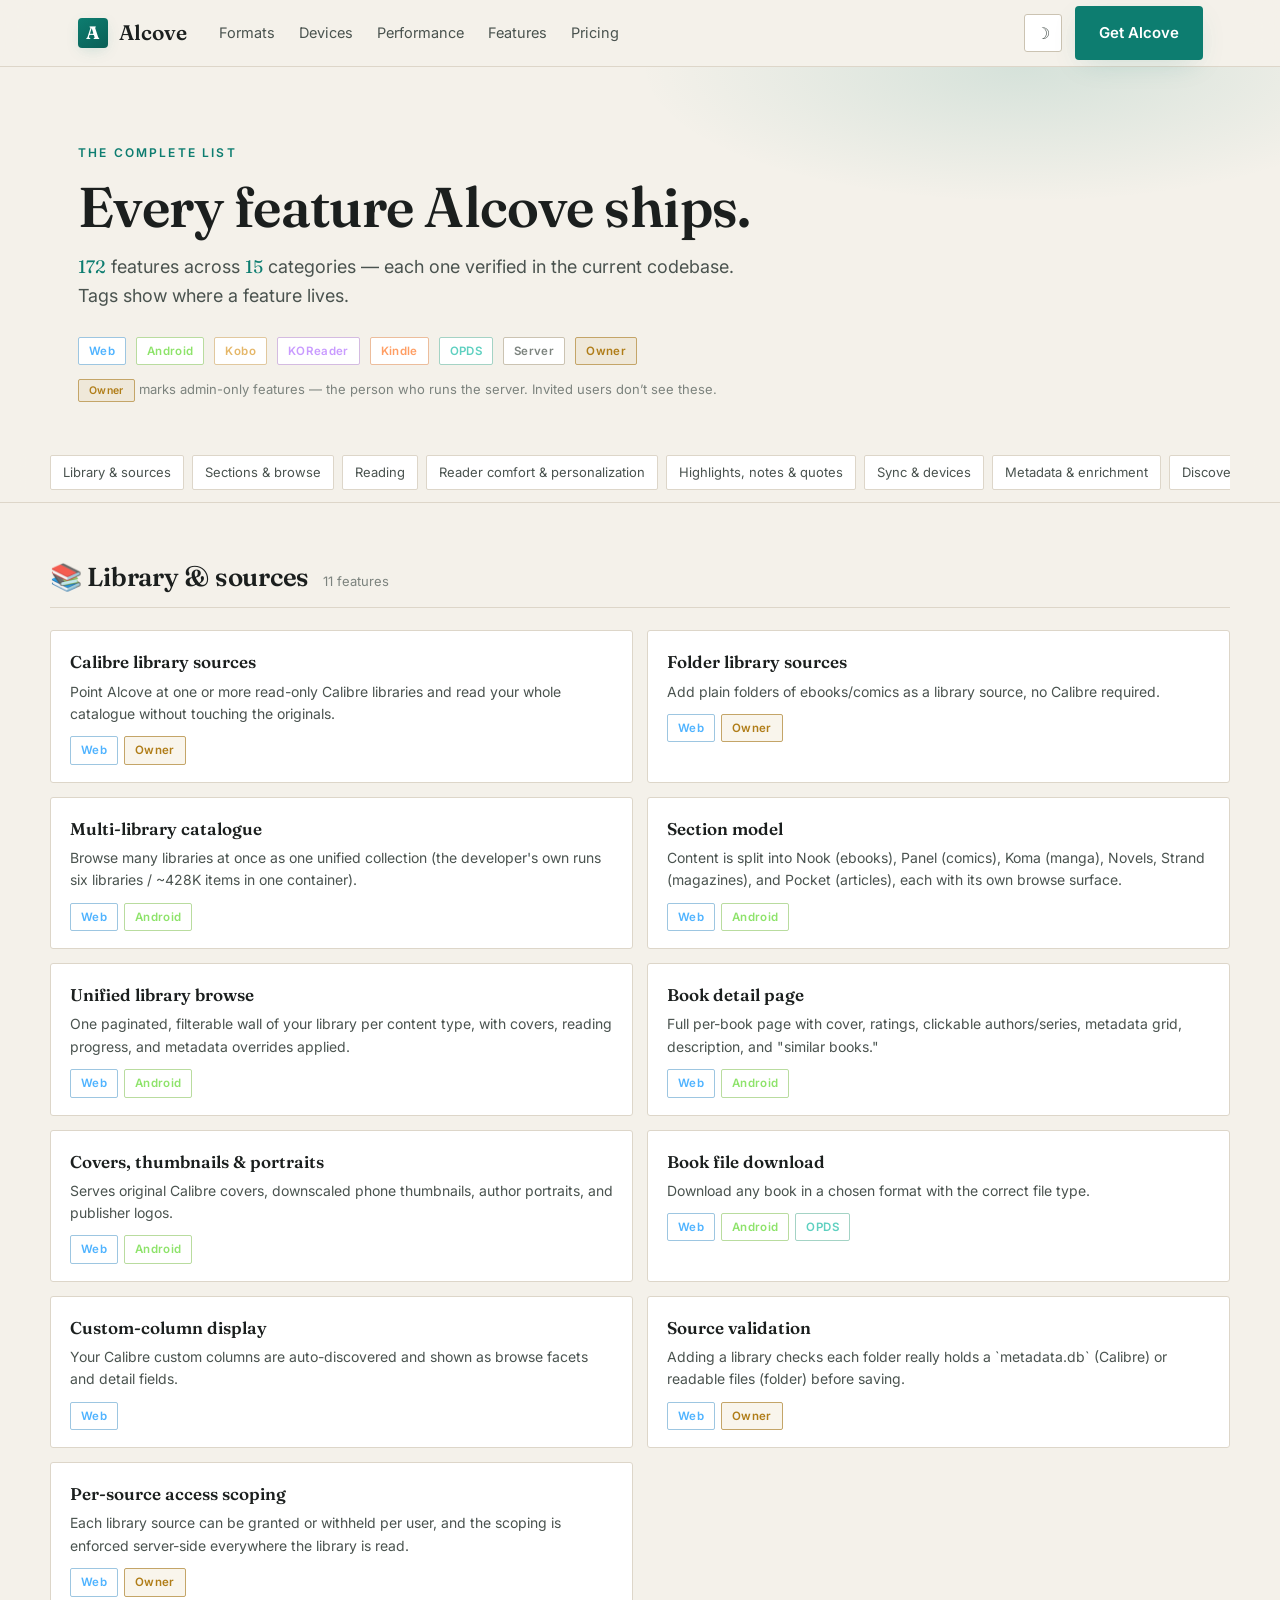
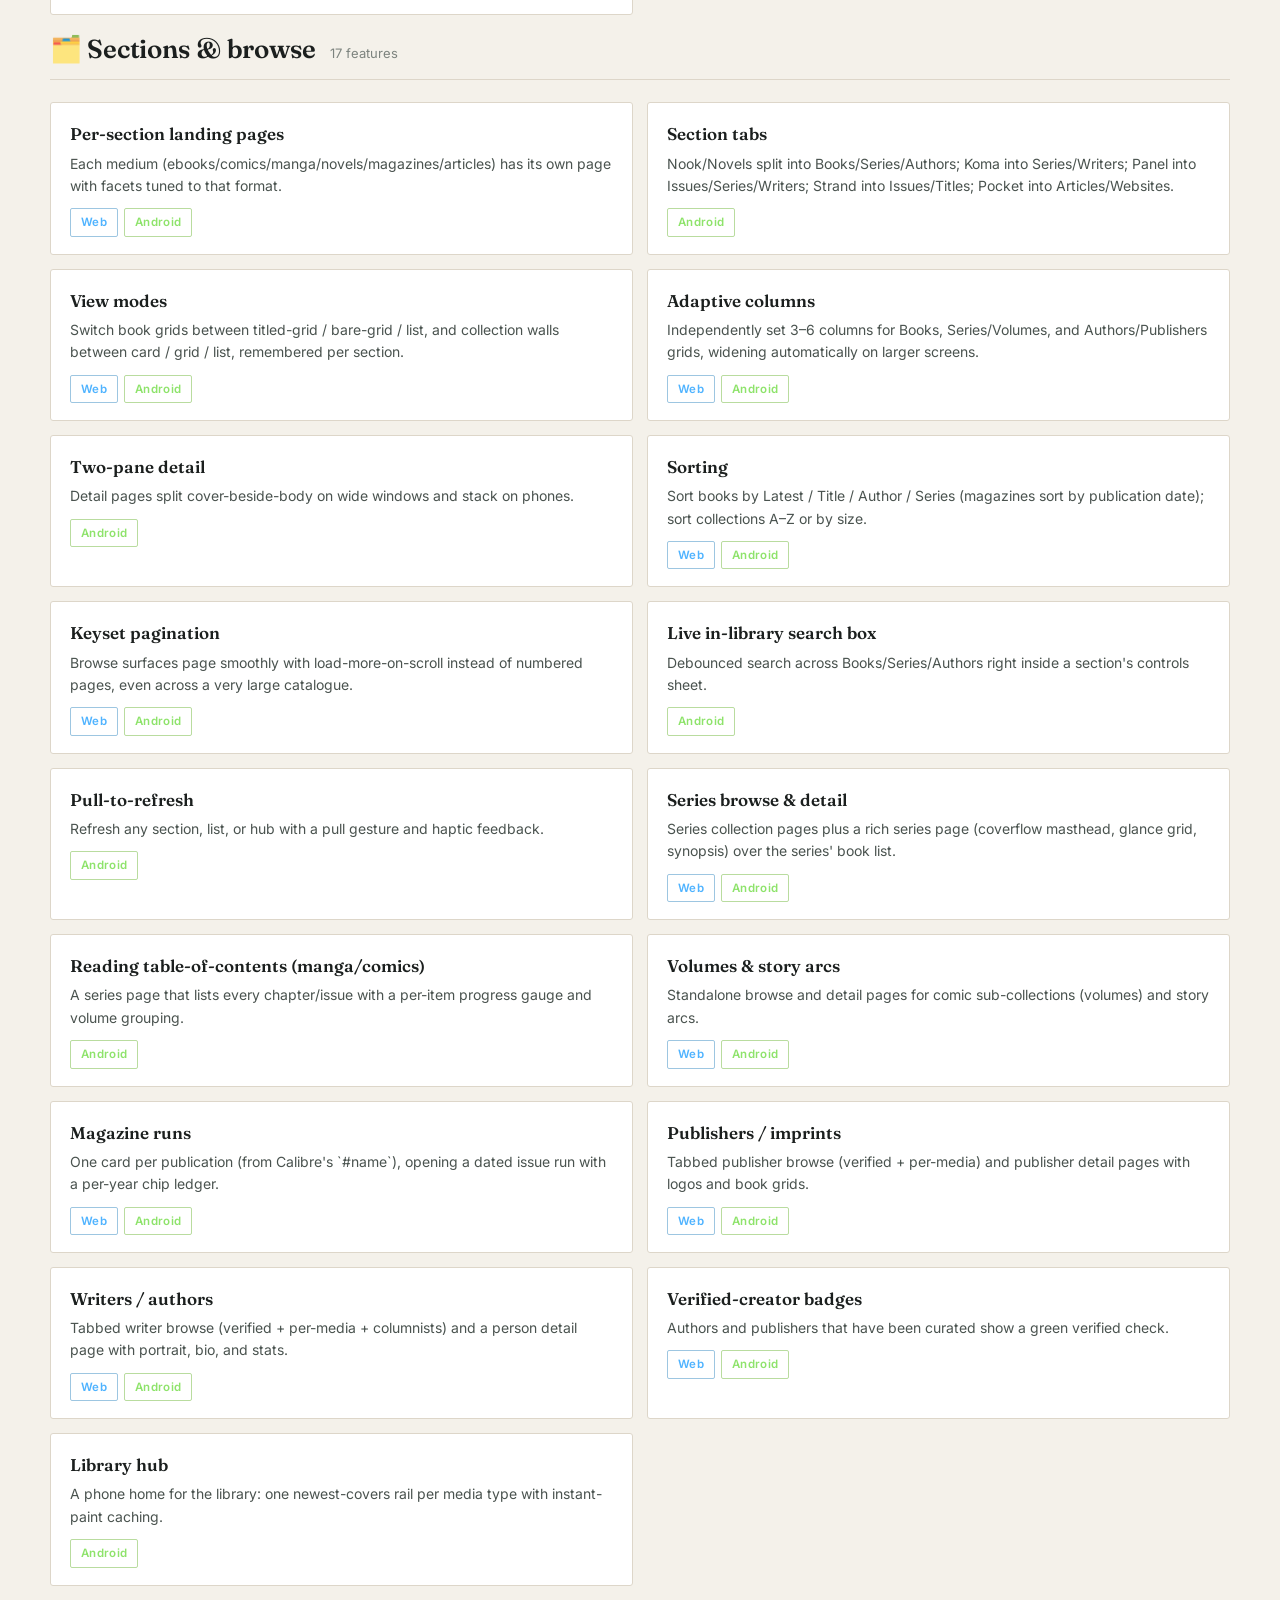
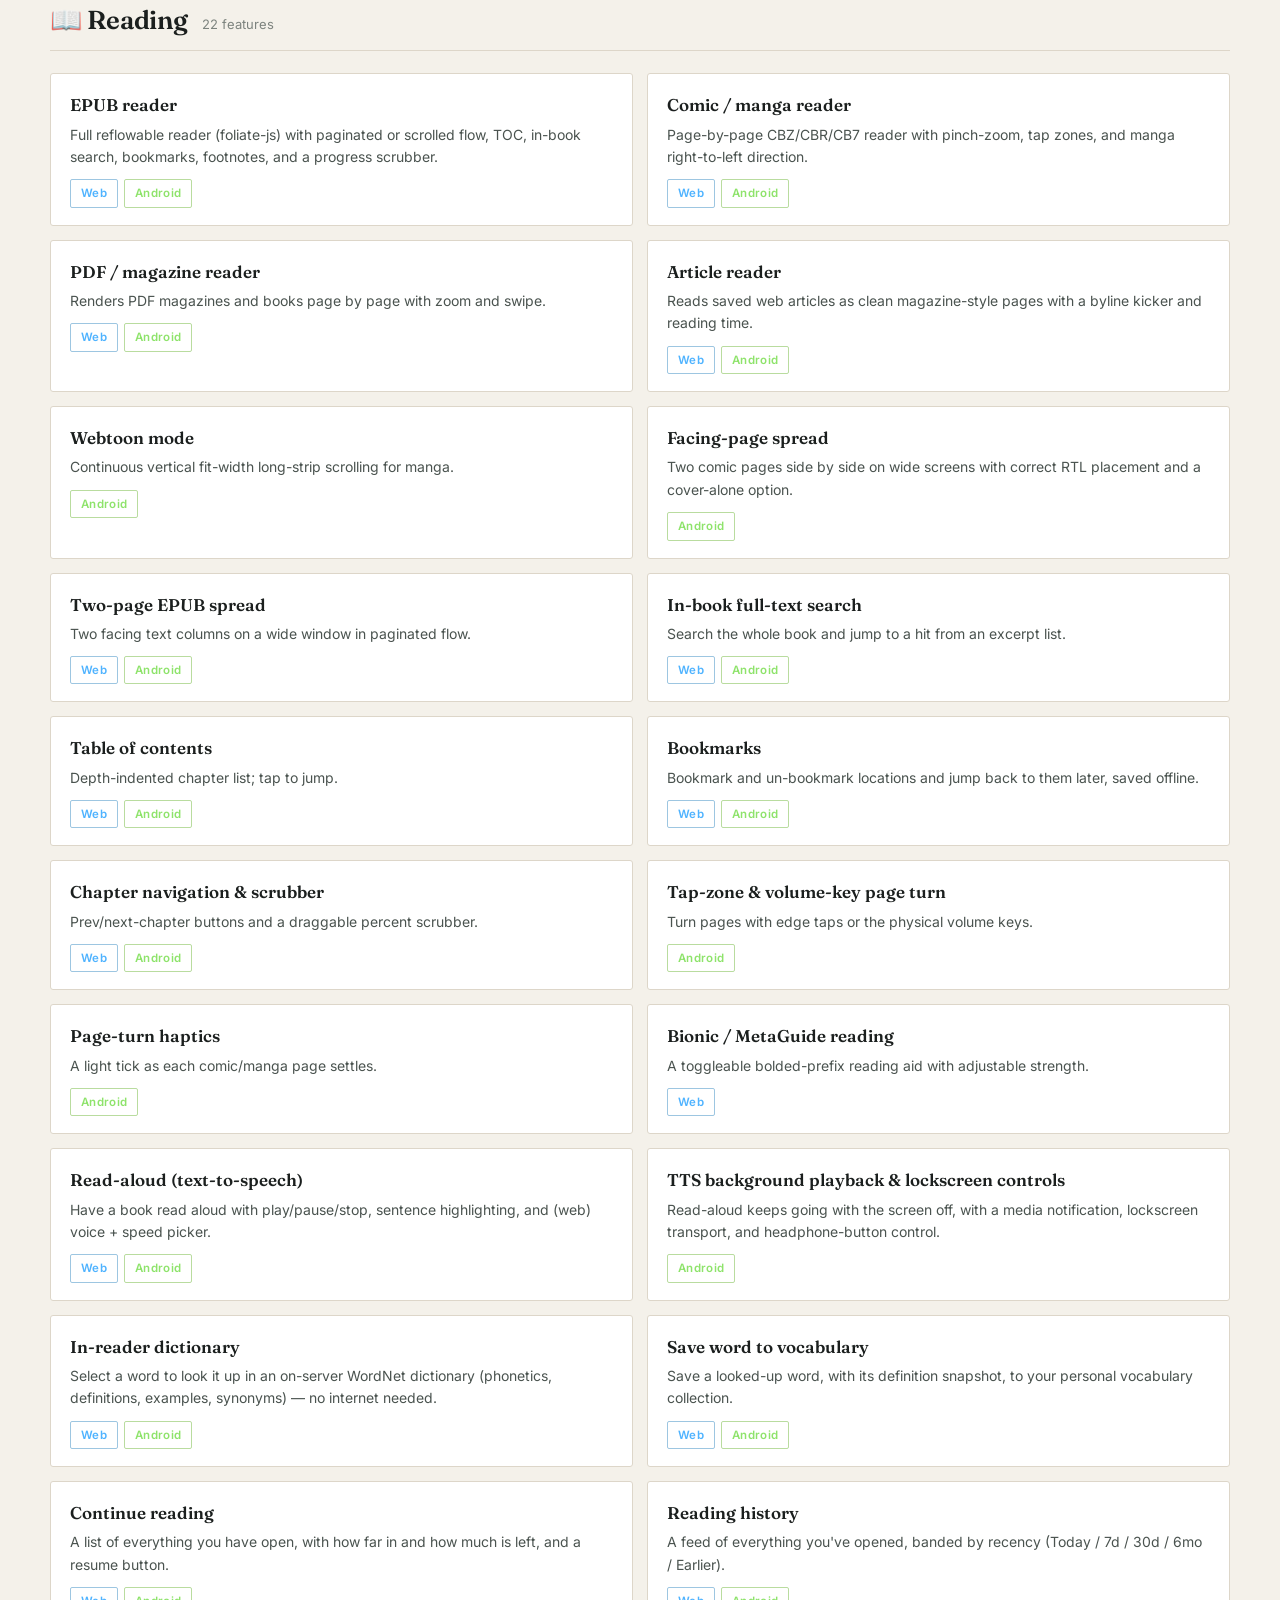
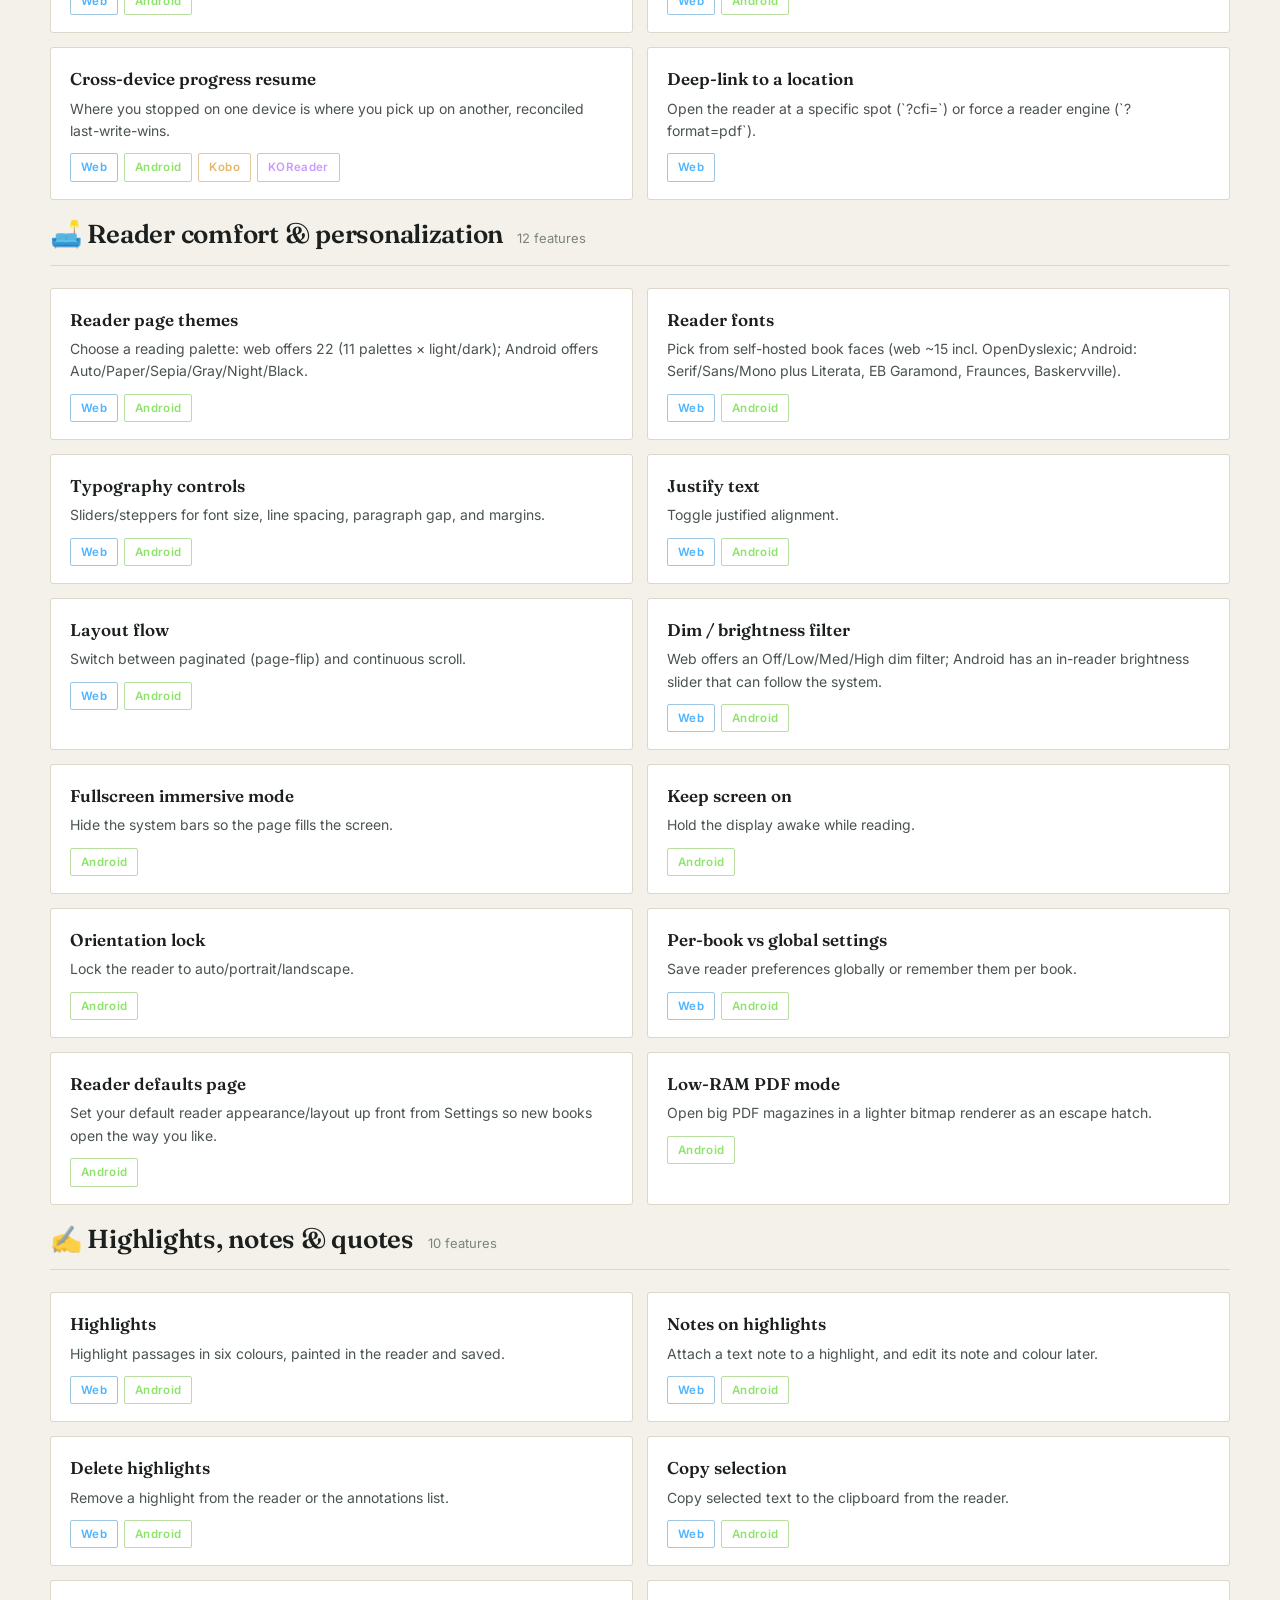
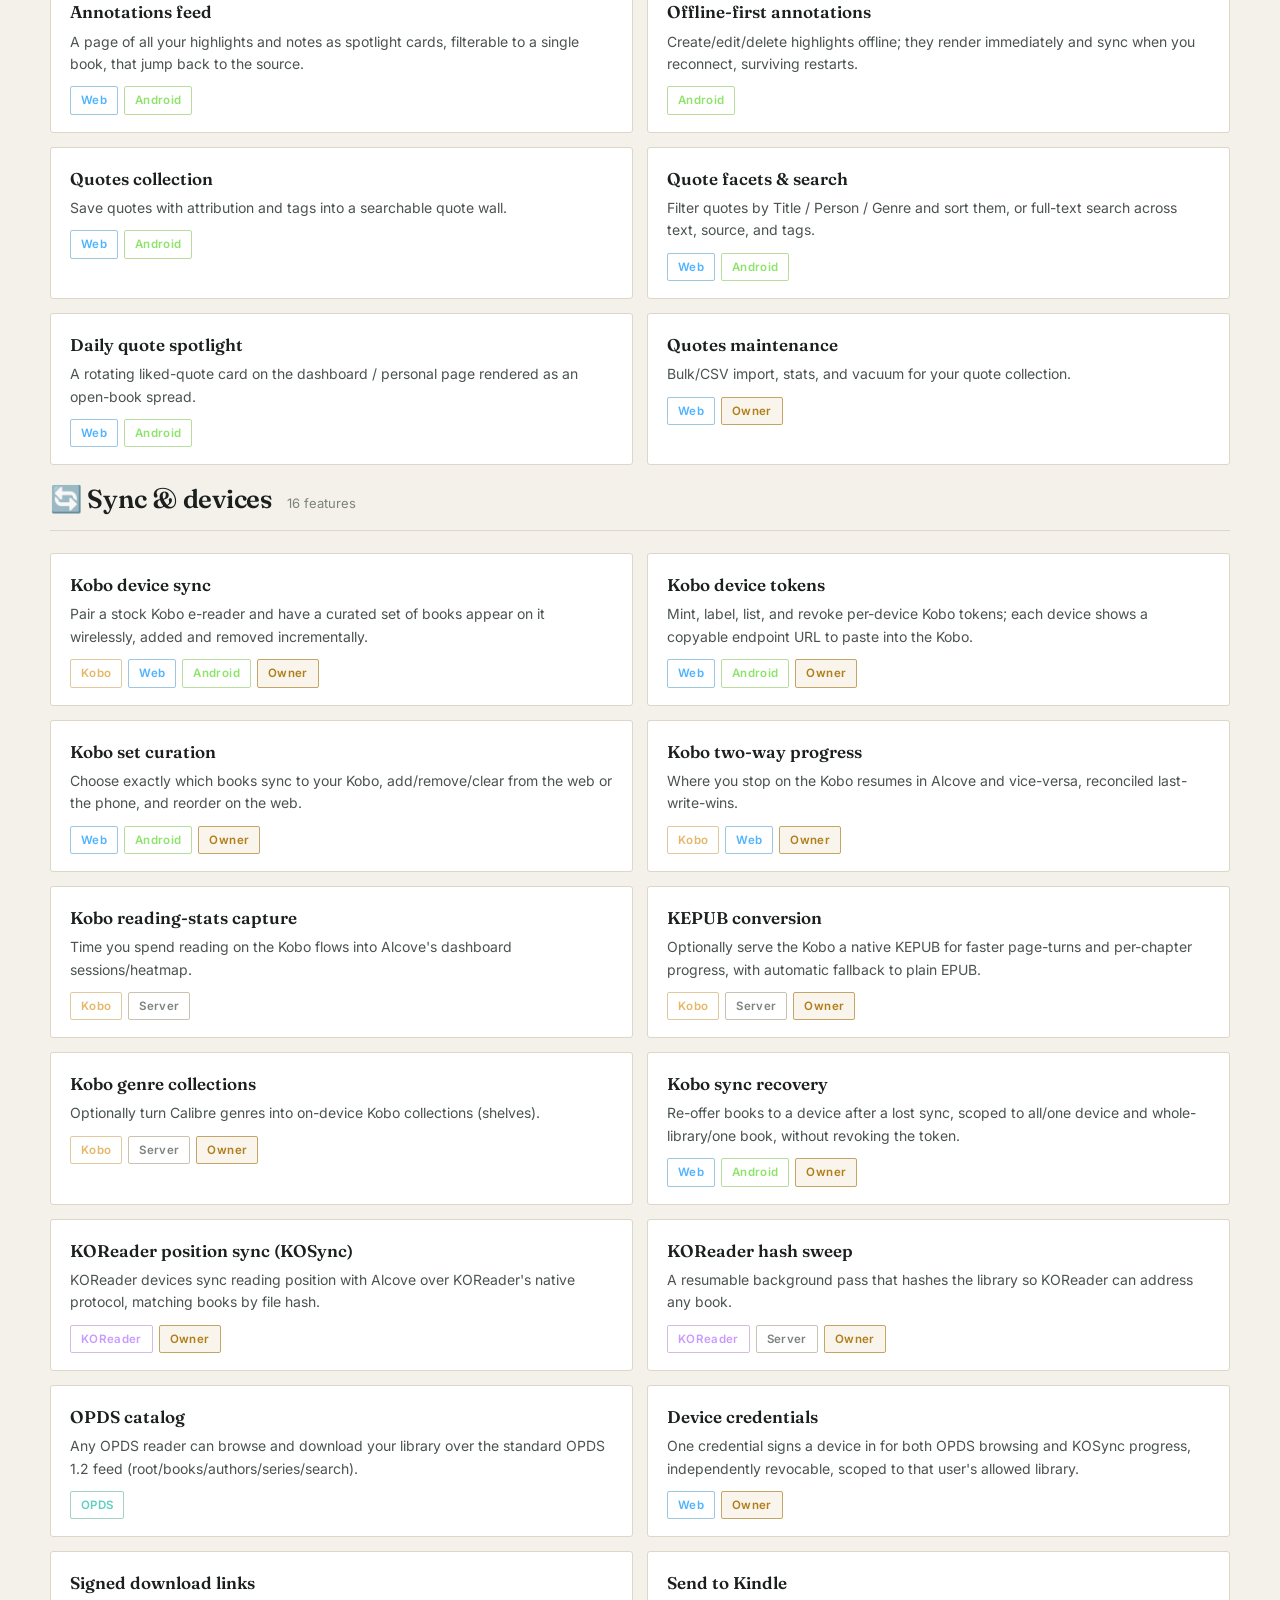
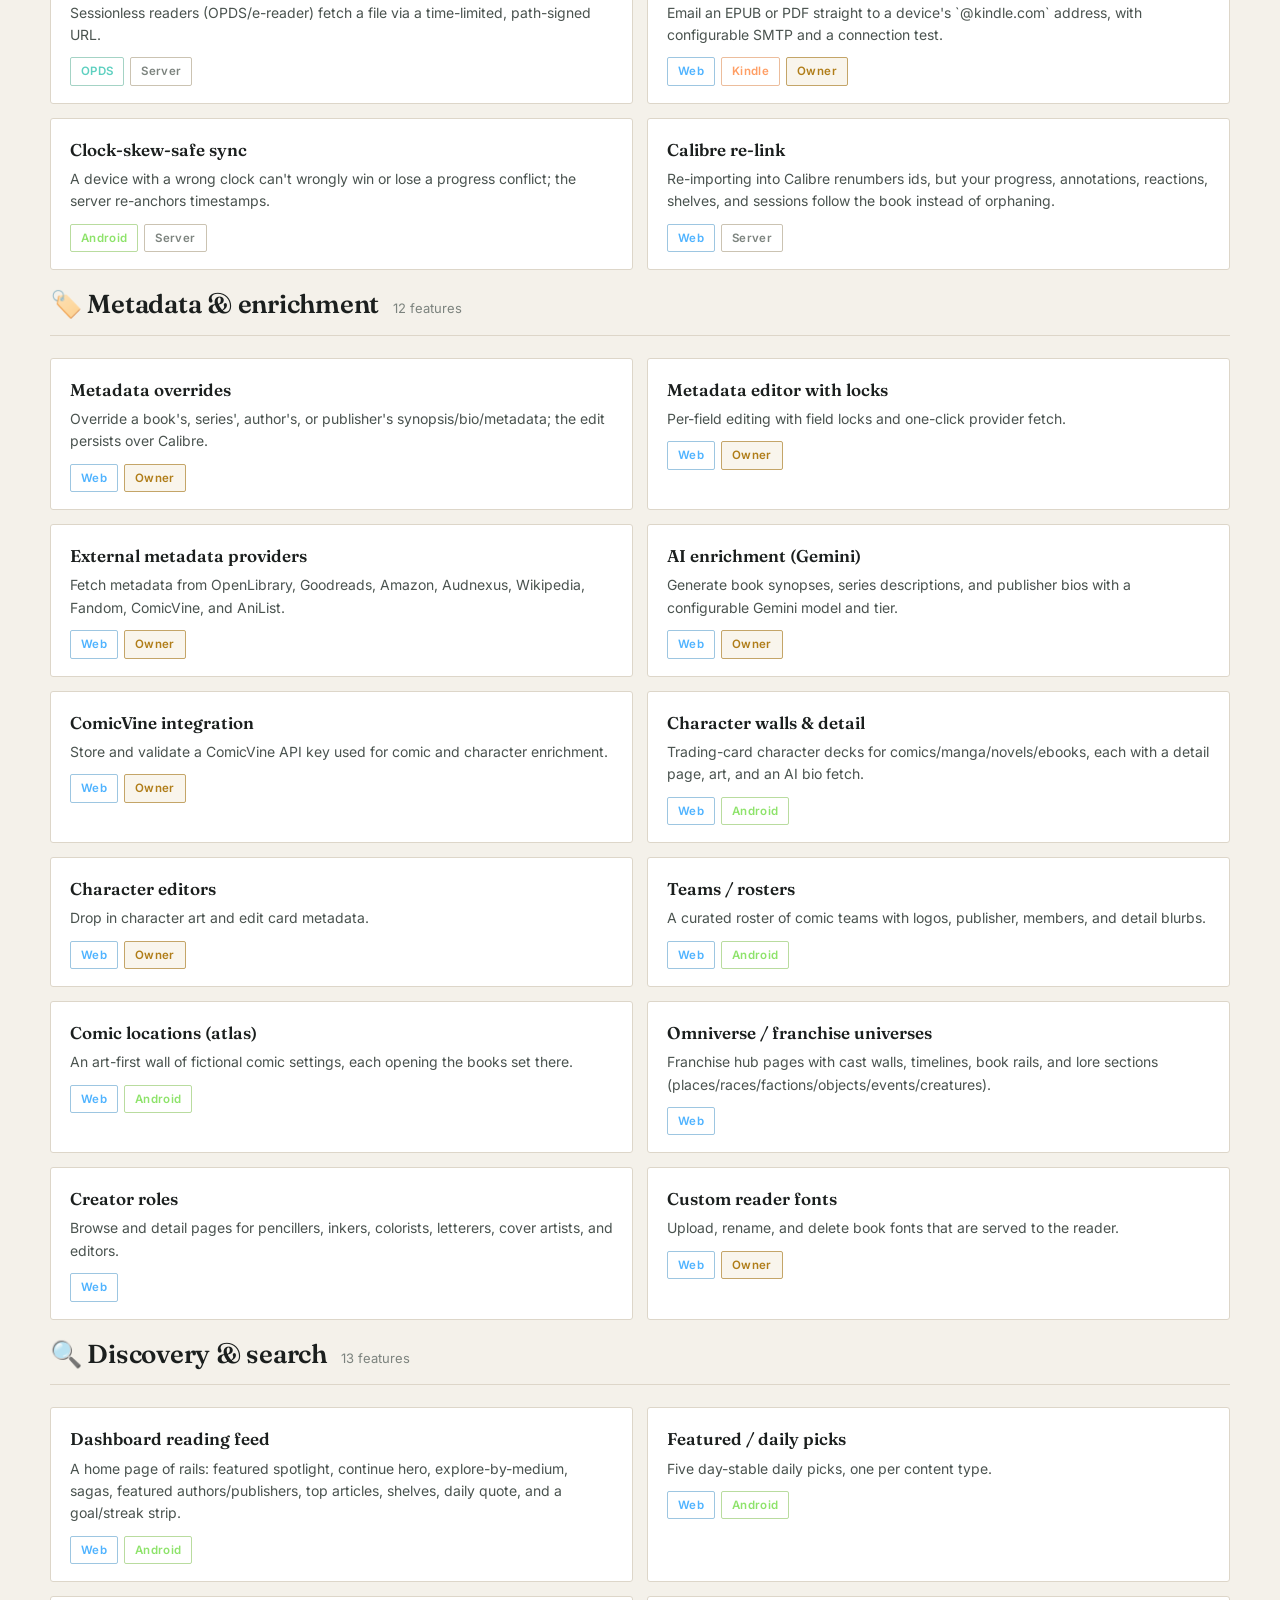
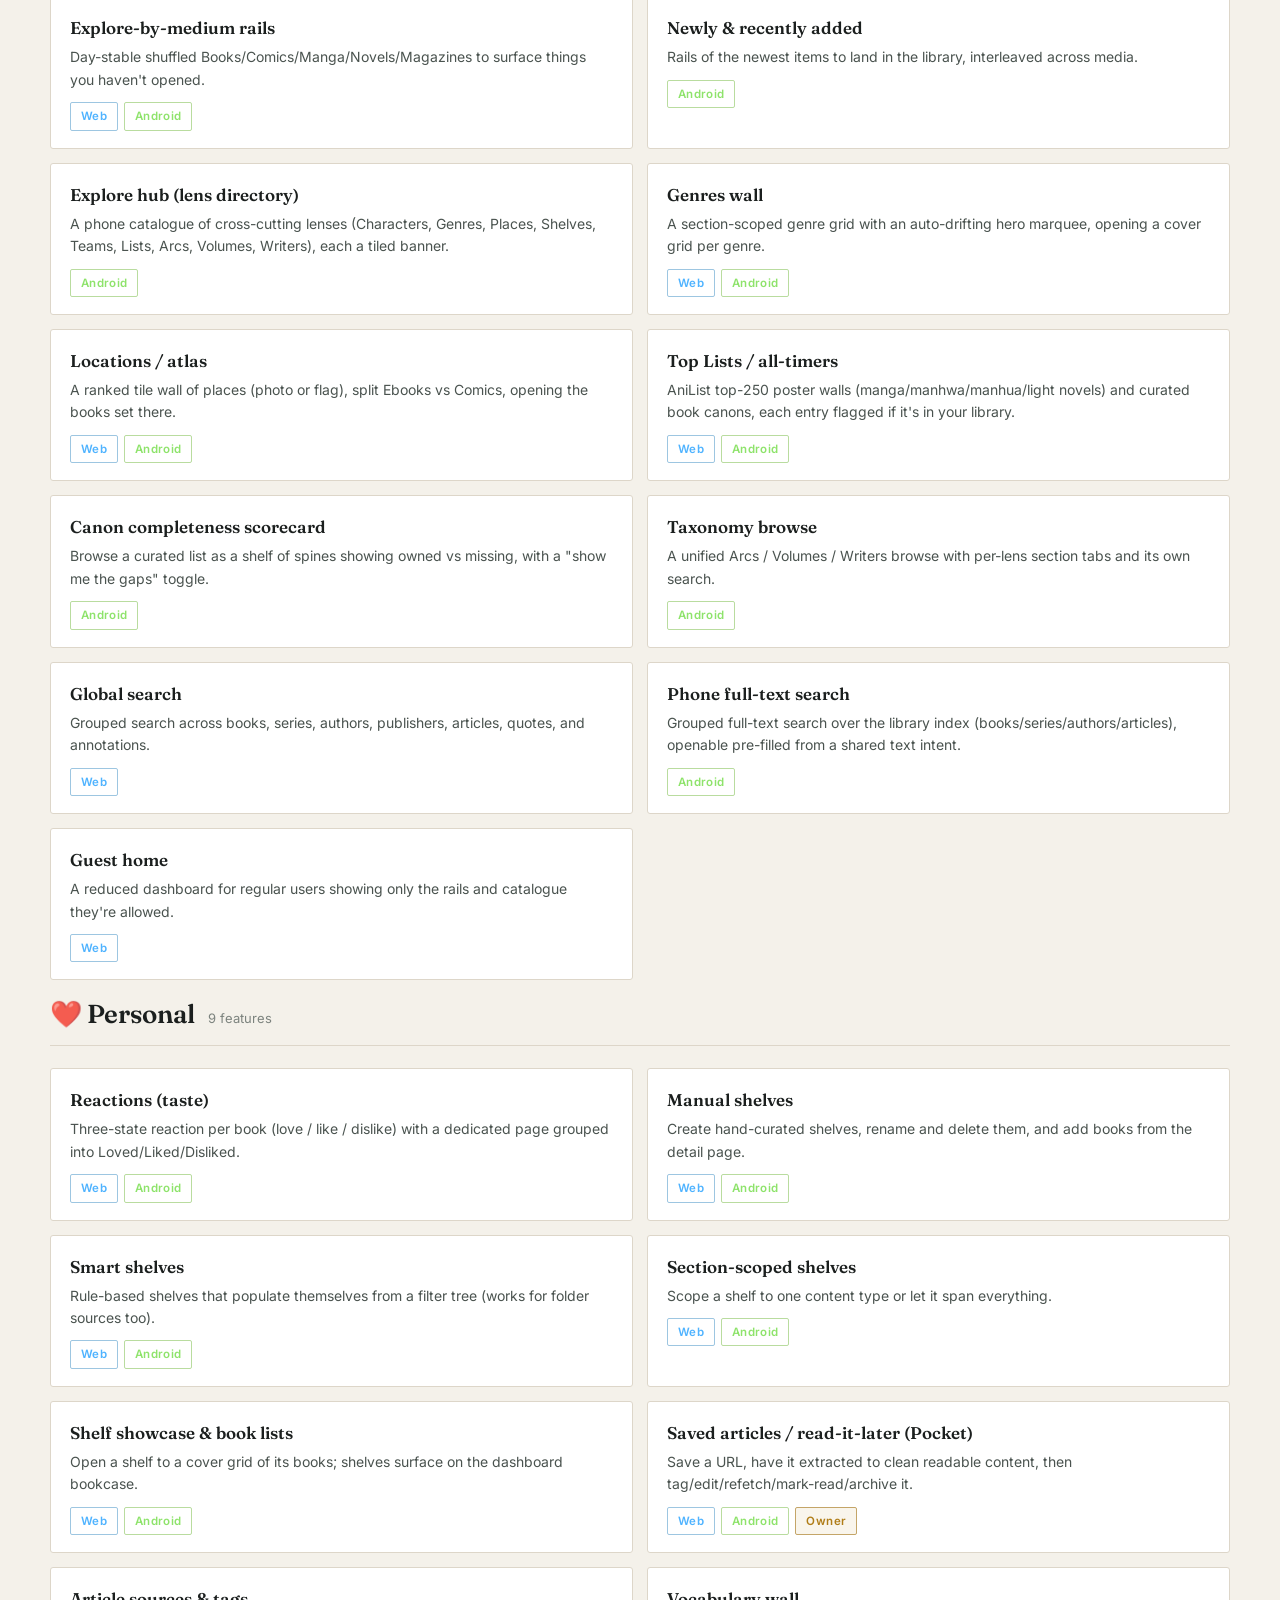
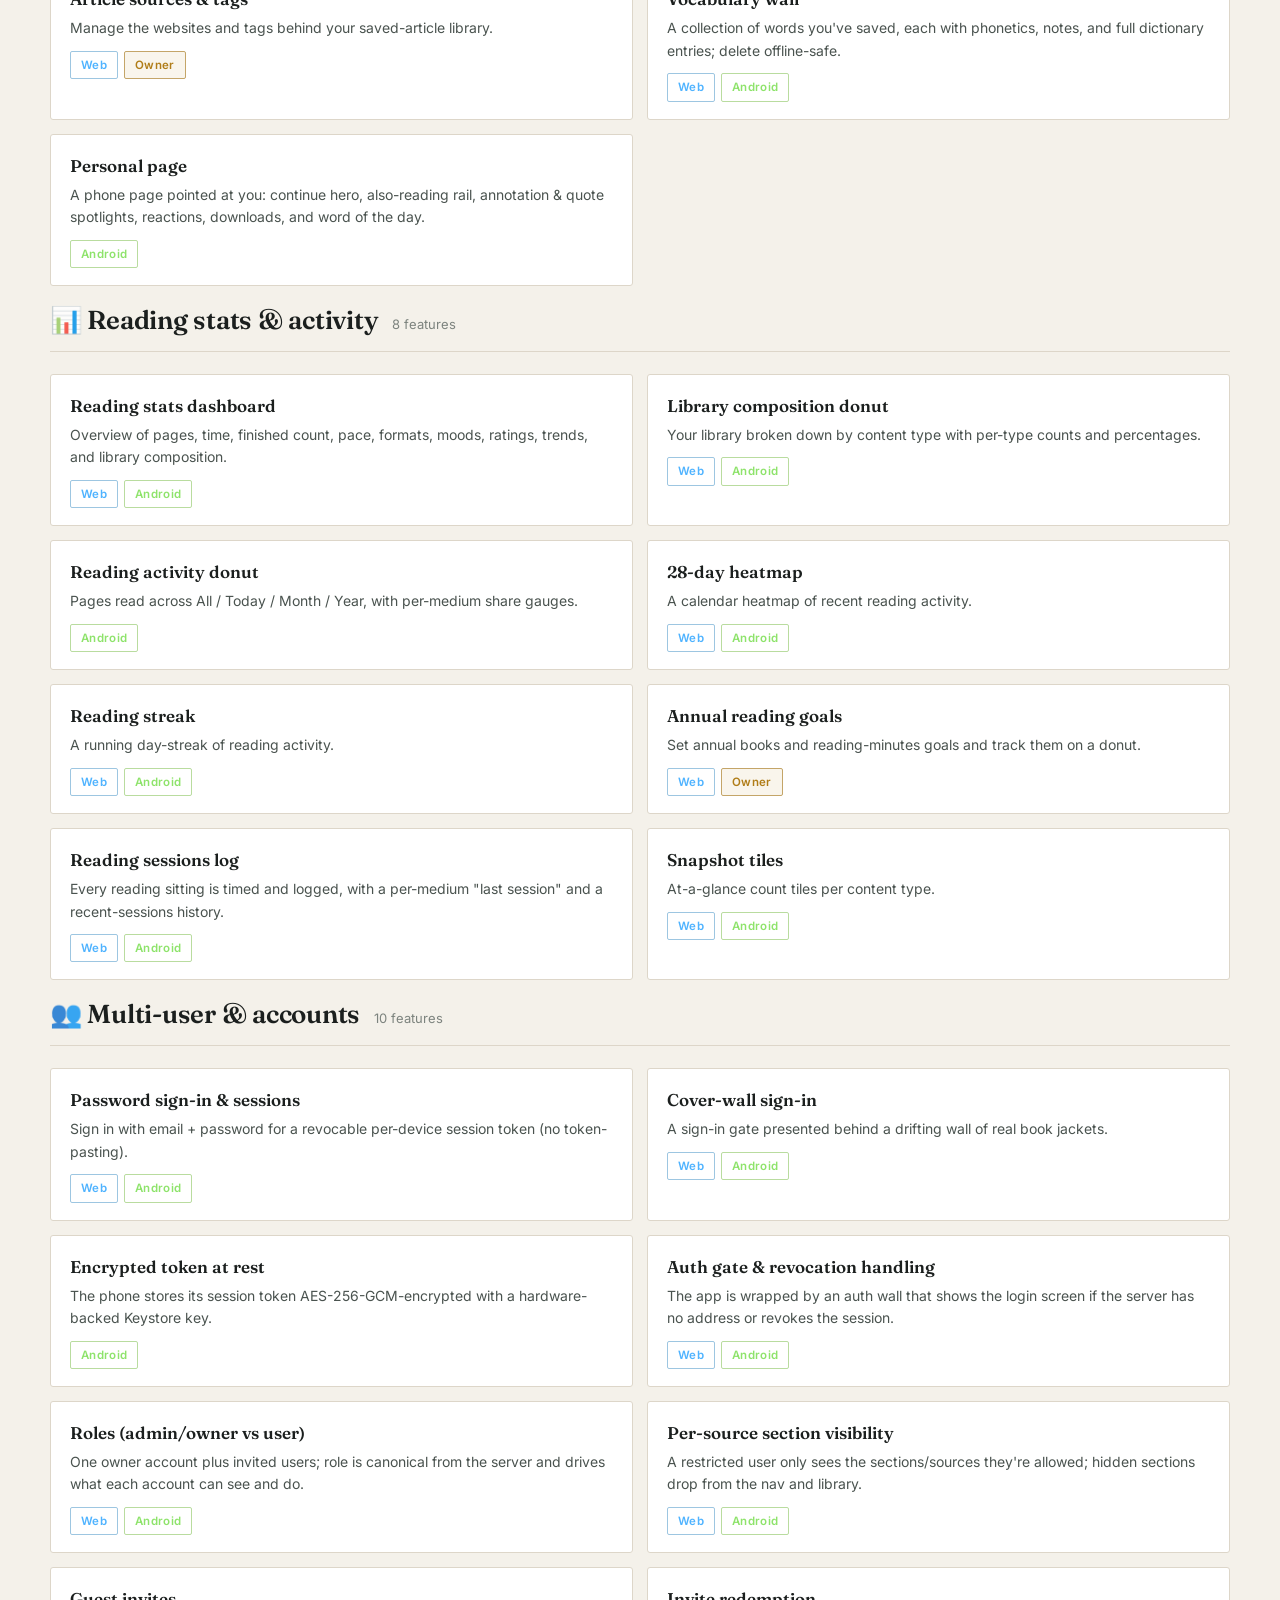
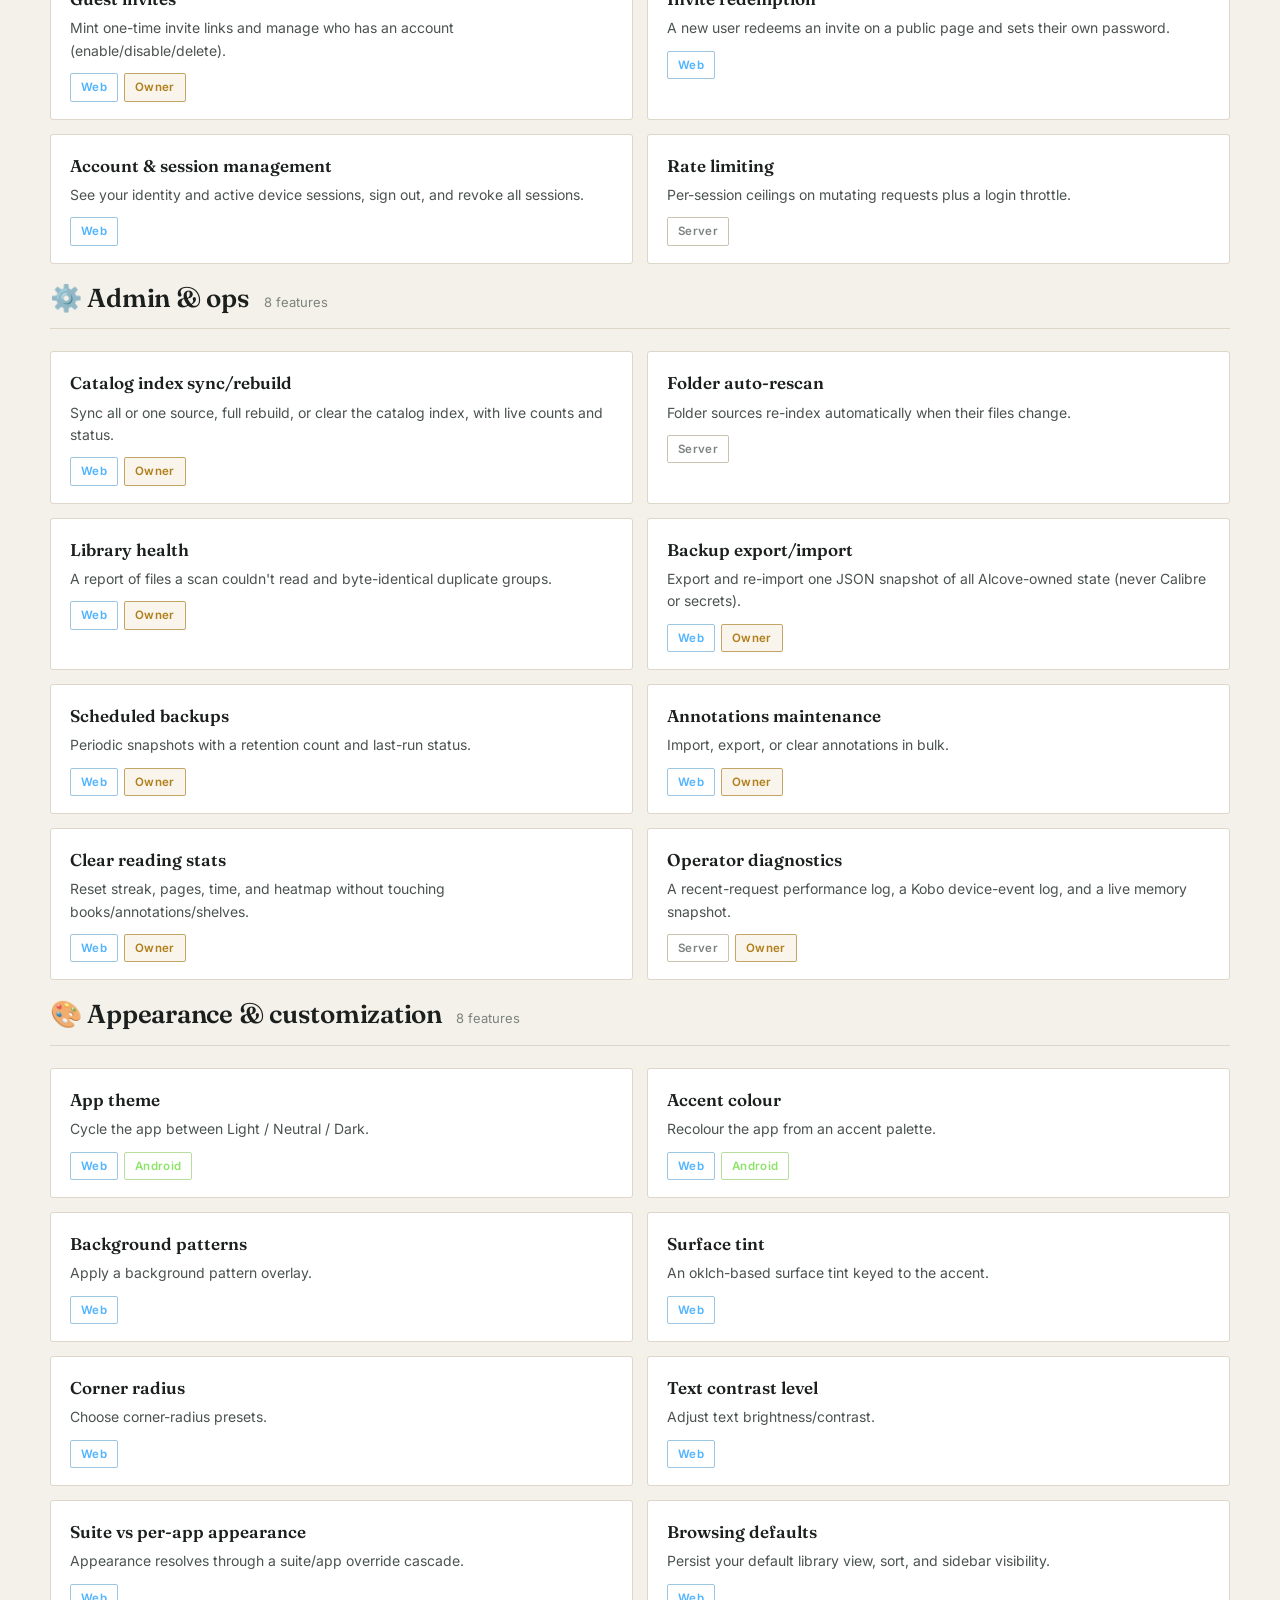
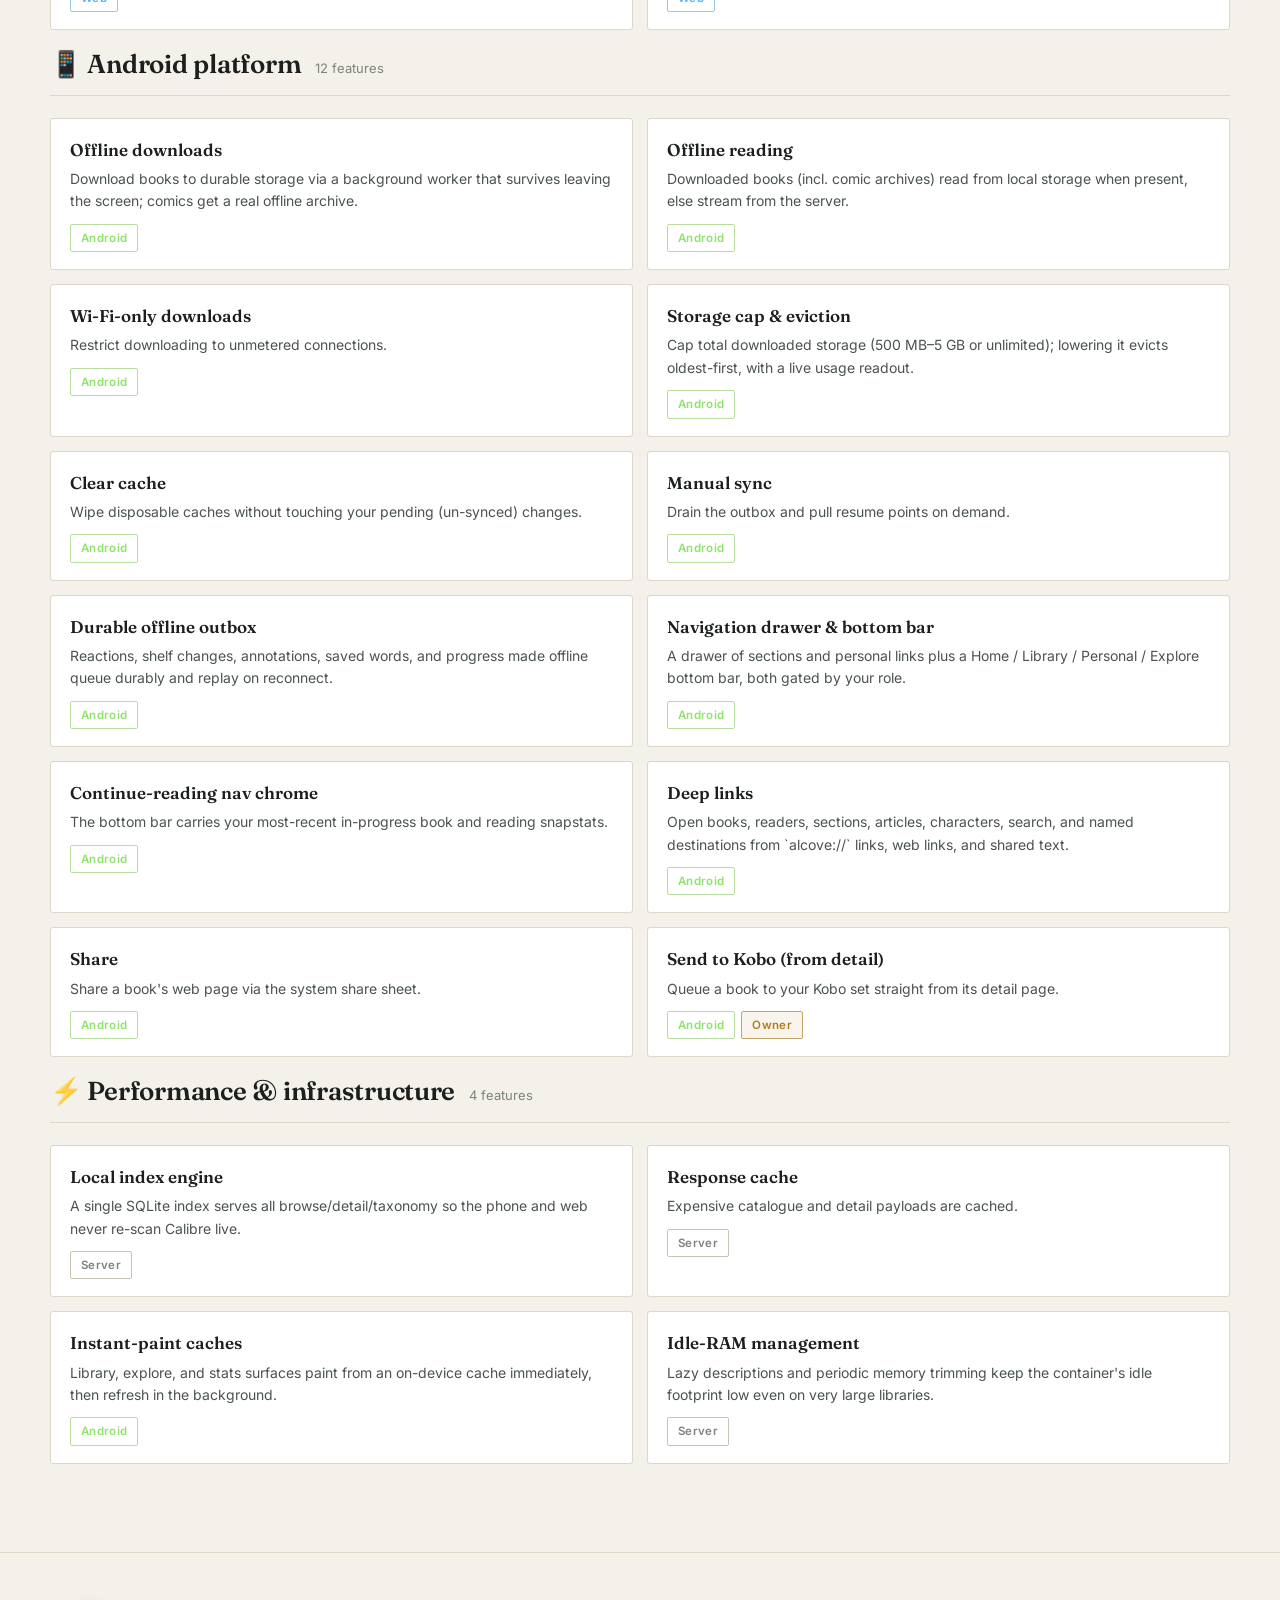
==== features.html @ d61dfd28 "Alcove marketing site — landing + features mockups (draft for review) Two static pages (no framework" ====
<!doctype html>
<html lang="en" data-theme="dark">
<head>
  <meta charset="utf-8" />
  <meta name="viewport" content="width=device-width, initial-scale=1" />
  <title>Alcove — every feature</title>
  <meta name="description" content="All 172 code-verified features of Alcove, across 15 categories, tagged by the surface they run on: web, Android, Kobo, KOReader, Kindle, OPDS, and server." />
  <link rel="preconnect" href="https://fonts.googleapis.com" />
  <link rel="preconnect" href="https://fonts.gstatic.com" crossorigin />
  <link href="https://fonts.googleapis.com/css2?family=Fraunces:ital,opsz,wght@0,9..144,500;0,9..144,600;1,9..144,500&family=EB+Garamond:ital@0;1&family=Inter:wght@400;500;600;700&display=swap" rel="stylesheet" />
  <link rel="stylesheet" href="assets/site.css" />
</head>
<body>

  <header class="nav">
    <div class="wrap nav-in">
      <a class="brand" href="index.html"><span class="mark">A</span> Alcove</a>
      <nav class="nav-links">
        <a href="index.html#formats">Formats</a>
        <a href="index.html#everywhere">Devices</a>
        <a href="index.html#performance">Performance</a>
        <a href="features.html">Features</a>
        <a href="index.html#pricing">Pricing</a>
      </nav>
      <div class="nav-right">
        <button class="theme-toggle" title="Toggle light / dark" aria-label="Toggle theme">☀</button>
        <a class="btn btn-primary" href="index.html#pricing">Get Alcove</a>
      </div>
    </div>
  </header>

  <section class="feat-hero">
    <div class="wrap">
      <span class="eyebrow">The complete list</span>
      <h1 style="font-size:clamp(34px,5vw,56px);margin:12px 0 16px">Every feature Alcove ships.</h1>
      <p class="muted" style="font-size:18px;max-width:60ch;margin:0">
        <span class="cat-count">172</span> features across <span class="cat-count">15</span> categories —
        each one verified in the current codebase. Tags show where a feature lives.
      </p>
      <div class="legend">
        <span class="badge web">Web</span>
        <span class="badge android">Android</span>
        <span class="badge kobo">Kobo</span>
        <span class="badge koreader">KOReader</span>
        <span class="badge kindle">Kindle</span>
        <span class="badge opds">OPDS</span>
        <span class="badge server">Server</span>
        <span class="badge owner">Owner</span>
      </div>
      <p class="tiny" style="margin-top:14px">
        <span class="badge owner" style="font-size:10.5px">Owner</span>
        marks admin-only features — the person who runs the server. Invited users don’t see these.
      </p>
    </div>
  </section>

  <div class="catnav"><div class="wrap catnav-in">
    <a href="#library-sources">Library &amp; sources</a>
    <a href="#sections-browse">Sections &amp; browse</a>
    <a href="#reading">Reading</a>
    <a href="#reader-comfort-personalization">Reader comfort &amp; personalization</a>
    <a href="#highlights-notes-quotes">Highlights, notes &amp; quotes</a>
    <a href="#sync-devices">Sync &amp; devices</a>
    <a href="#metadata-enrichment">Metadata &amp; enrichment</a>
    <a href="#discovery-search">Discovery &amp; search</a>
    <a href="#personal">Personal</a>
    <a href="#reading-stats-activity">Reading stats &amp; activity</a>
    <a href="#multi-user-accounts">Multi-user &amp; accounts</a>
    <a href="#admin-ops">Admin &amp; ops</a>
    <a href="#appearance-customization">Appearance &amp; customization</a>
    <a href="#android-platform">Android platform</a>
    <a href="#performance-infrastructure">Performance &amp; infrastructure</a>
  </div></div>

  <div class="wrap band" style="padding-top:40px">
    <section class="cat" id="library-sources">
      <div class="cat-head">
        <h2><span style="opacity:.85">📚</span> Library &amp; sources</h2>
        <span class="n">11 features</span>
      </div>
      <div class="feat-list">
        <div class="feat">
          <div class="ft">Calibre library sources</div>
          <p class="fd">Point Alcove at one or more read-only Calibre libraries and read your whole catalogue without touching the originals.</p>
          <div class="badges">
            <span class="badge web">Web</span>
            <span class="badge owner">Owner</span>
          </div>
        </div>
        <div class="feat">
          <div class="ft">Folder library sources</div>
          <p class="fd">Add plain folders of ebooks/comics as a library source, no Calibre required.</p>
          <div class="badges">
            <span class="badge web">Web</span>
            <span class="badge owner">Owner</span>
          </div>
        </div>
        <div class="feat">
          <div class="ft">Multi-library catalogue</div>
          <p class="fd">Browse many libraries at once as one unified collection (the developer&#x27;s own runs six libraries / ~428K items in one container).</p>
          <div class="badges">
            <span class="badge web">Web</span>
            <span class="badge android">Android</span>
          </div>
        </div>
        <div class="feat">
          <div class="ft">Section model</div>
          <p class="fd">Content is split into Nook (ebooks), Panel (comics), Koma (manga), Novels, Strand (magazines), and Pocket (articles), each with its own browse surface.</p>
          <div class="badges">
            <span class="badge web">Web</span>
            <span class="badge android">Android</span>
          </div>
        </div>
        <div class="feat">
          <div class="ft">Unified library browse</div>
          <p class="fd">One paginated, filterable wall of your library per content type, with covers, reading progress, and metadata overrides applied.</p>
          <div class="badges">
            <span class="badge web">Web</span>
            <span class="badge android">Android</span>
          </div>
        </div>
        <div class="feat">
          <div class="ft">Book detail page</div>
          <p class="fd">Full per-book page with cover, ratings, clickable authors/series, metadata grid, description, and &quot;similar books.&quot;</p>
          <div class="badges">
            <span class="badge web">Web</span>
            <span class="badge android">Android</span>
          </div>
        </div>
        <div class="feat">
          <div class="ft">Covers, thumbnails &amp; portraits</div>
          <p class="fd">Serves original Calibre covers, downscaled phone thumbnails, author portraits, and publisher logos.</p>
          <div class="badges">
            <span class="badge web">Web</span>
            <span class="badge android">Android</span>
          </div>
        </div>
        <div class="feat">
          <div class="ft">Book file download</div>
          <p class="fd">Download any book in a chosen format with the correct file type.</p>
          <div class="badges">
            <span class="badge web">Web</span>
            <span class="badge android">Android</span>
            <span class="badge opds">OPDS</span>
          </div>
        </div>
        <div class="feat">
          <div class="ft">Custom-column display</div>
          <p class="fd">Your Calibre custom columns are auto-discovered and shown as browse facets and detail fields.</p>
          <div class="badges">
            <span class="badge web">Web</span>
          </div>
        </div>
        <div class="feat">
          <div class="ft">Source validation</div>
          <p class="fd">Adding a library checks each folder really holds a `metadata.db` (Calibre) or readable files (folder) before saving.</p>
          <div class="badges">
            <span class="badge web">Web</span>
            <span class="badge owner">Owner</span>
          </div>
        </div>
        <div class="feat">
          <div class="ft">Per-source access scoping</div>
          <p class="fd">Each library source can be granted or withheld per user, and the scoping is enforced server-side everywhere the library is read.</p>
          <div class="badges">
            <span class="badge web">Web</span>
            <span class="badge owner">Owner</span>
          </div>
        </div>
      </div>
    </section>

    <section class="cat" id="sections-browse">
      <div class="cat-head">
        <h2><span style="opacity:.85">🗂️</span> Sections &amp; browse</h2>
        <span class="n">17 features</span>
      </div>
      <div class="feat-list">
        <div class="feat">
          <div class="ft">Per-section landing pages</div>
          <p class="fd">Each medium (ebooks/comics/manga/novels/magazines/articles) has its own page with facets tuned to that format.</p>
          <div class="badges">
            <span class="badge web">Web</span>
            <span class="badge android">Android</span>
          </div>
        </div>
        <div class="feat">
          <div class="ft">Section tabs</div>
          <p class="fd">Nook/Novels split into Books/Series/Authors; Koma into Series/Writers; Panel into Issues/Series/Writers; Strand into Issues/Titles; Pocket into Articles/Websites.</p>
          <div class="badges">
            <span class="badge android">Android</span>
          </div>
        </div>
        <div class="feat">
          <div class="ft">View modes</div>
          <p class="fd">Switch book grids between titled-grid / bare-grid / list, and collection walls between card / grid / list, remembered per section.</p>
          <div class="badges">
            <span class="badge web">Web</span>
            <span class="badge android">Android</span>
          </div>
        </div>
        <div class="feat">
          <div class="ft">Adaptive columns</div>
          <p class="fd">Independently set 3–6 columns for Books, Series/Volumes, and Authors/Publishers grids, widening automatically on larger screens.</p>
          <div class="badges">
            <span class="badge web">Web</span>
            <span class="badge android">Android</span>
          </div>
        </div>
        <div class="feat">
          <div class="ft">Two-pane detail</div>
          <p class="fd">Detail pages split cover-beside-body on wide windows and stack on phones.</p>
          <div class="badges">
            <span class="badge android">Android</span>
          </div>
        </div>
        <div class="feat">
          <div class="ft">Sorting</div>
          <p class="fd">Sort books by Latest / Title / Author / Series (magazines sort by publication date); sort collections A–Z or by size.</p>
          <div class="badges">
            <span class="badge web">Web</span>
            <span class="badge android">Android</span>
          </div>
        </div>
        <div class="feat">
          <div class="ft">Keyset pagination</div>
          <p class="fd">Browse surfaces page smoothly with load-more-on-scroll instead of numbered pages, even across a very large catalogue.</p>
          <div class="badges">
            <span class="badge web">Web</span>
            <span class="badge android">Android</span>
          </div>
        </div>
        <div class="feat">
          <div class="ft">Live in-library search box</div>
          <p class="fd">Debounced search across Books/Series/Authors right inside a section&#x27;s controls sheet.</p>
          <div class="badges">
            <span class="badge android">Android</span>
          </div>
        </div>
        <div class="feat">
          <div class="ft">Pull-to-refresh</div>
          <p class="fd">Refresh any section, list, or hub with a pull gesture and haptic feedback.</p>
          <div class="badges">
            <span class="badge android">Android</span>
          </div>
        </div>
        <div class="feat">
          <div class="ft">Series browse &amp; detail</div>
          <p class="fd">Series collection pages plus a rich series page (coverflow masthead, glance grid, synopsis) over the series&#x27; book list.</p>
          <div class="badges">
            <span class="badge web">Web</span>
            <span class="badge android">Android</span>
          </div>
        </div>
        <div class="feat">
          <div class="ft">Reading table-of-contents (manga/comics)</div>
          <p class="fd">A series page that lists every chapter/issue with a per-item progress gauge and volume grouping.</p>
          <div class="badges">
            <span class="badge android">Android</span>
          </div>
        </div>
        <div class="feat">
          <div class="ft">Volumes &amp; story arcs</div>
          <p class="fd">Standalone browse and detail pages for comic sub-collections (volumes) and story arcs.</p>
          <div class="badges">
            <span class="badge web">Web</span>
            <span class="badge android">Android</span>
          </div>
        </div>
        <div class="feat">
          <div class="ft">Magazine runs</div>
          <p class="fd">One card per publication (from Calibre&#x27;s `#name`), opening a dated issue run with a per-year chip ledger.</p>
          <div class="badges">
            <span class="badge web">Web</span>
            <span class="badge android">Android</span>
          </div>
        </div>
        <div class="feat">
          <div class="ft">Publishers / imprints</div>
          <p class="fd">Tabbed publisher browse (verified + per-media) and publisher detail pages with logos and book grids.</p>
          <div class="badges">
            <span class="badge web">Web</span>
            <span class="badge android">Android</span>
          </div>
        </div>
        <div class="feat">
          <div class="ft">Writers / authors</div>
          <p class="fd">Tabbed writer browse (verified + per-media + columnists) and a person detail page with portrait, bio, and stats.</p>
          <div class="badges">
            <span class="badge web">Web</span>
            <span class="badge android">Android</span>
          </div>
        </div>
        <div class="feat">
          <div class="ft">Verified-creator badges</div>
          <p class="fd">Authors and publishers that have been curated show a green verified check.</p>
          <div class="badges">
            <span class="badge web">Web</span>
            <span class="badge android">Android</span>
          </div>
        </div>
        <div class="feat">
          <div class="ft">Library hub</div>
          <p class="fd">A phone home for the library: one newest-covers rail per media type with instant-paint caching.</p>
          <div class="badges">
            <span class="badge android">Android</span>
          </div>
        </div>
      </div>
    </section>

    <section class="cat" id="reading">
      <div class="cat-head">
        <h2><span style="opacity:.85">📖</span> Reading</h2>
        <span class="n">22 features</span>
      </div>
      <div class="feat-list">
        <div class="feat">
          <div class="ft">EPUB reader</div>
          <p class="fd">Full reflowable reader (foliate-js) with paginated or scrolled flow, TOC, in-book search, bookmarks, footnotes, and a progress scrubber.</p>
          <div class="badges">
            <span class="badge web">Web</span>
            <span class="badge android">Android</span>
          </div>
        </div>
        <div class="feat">
          <div class="ft">Comic / manga reader</div>
          <p class="fd">Page-by-page CBZ/CBR/CB7 reader with pinch-zoom, tap zones, and manga right-to-left direction.</p>
          <div class="badges">
            <span class="badge web">Web</span>
            <span class="badge android">Android</span>
          </div>
        </div>
        <div class="feat">
          <div class="ft">PDF / magazine reader</div>
          <p class="fd">Renders PDF magazines and books page by page with zoom and swipe.</p>
          <div class="badges">
            <span class="badge web">Web</span>
            <span class="badge android">Android</span>
          </div>
        </div>
        <div class="feat">
          <div class="ft">Article reader</div>
          <p class="fd">Reads saved web articles as clean magazine-style pages with a byline kicker and reading time.</p>
          <div class="badges">
            <span class="badge web">Web</span>
            <span class="badge android">Android</span>
          </div>
        </div>
        <div class="feat">
          <div class="ft">Webtoon mode</div>
          <p class="fd">Continuous vertical fit-width long-strip scrolling for manga.</p>
          <div class="badges">
            <span class="badge android">Android</span>
          </div>
        </div>
        <div class="feat">
          <div class="ft">Facing-page spread</div>
          <p class="fd">Two comic pages side by side on wide screens with correct RTL placement and a cover-alone option.</p>
          <div class="badges">
            <span class="badge android">Android</span>
          </div>
        </div>
        <div class="feat">
          <div class="ft">Two-page EPUB spread</div>
          <p class="fd">Two facing text columns on a wide window in paginated flow.</p>
          <div class="badges">
            <span class="badge web">Web</span>
            <span class="badge android">Android</span>
          </div>
        </div>
        <div class="feat">
          <div class="ft">In-book full-text search</div>
          <p class="fd">Search the whole book and jump to a hit from an excerpt list.</p>
          <div class="badges">
            <span class="badge web">Web</span>
            <span class="badge android">Android</span>
          </div>
        </div>
        <div class="feat">
          <div class="ft">Table of contents</div>
          <p class="fd">Depth-indented chapter list; tap to jump.</p>
          <div class="badges">
            <span class="badge web">Web</span>
            <span class="badge android">Android</span>
          </div>
        </div>
        <div class="feat">
          <div class="ft">Bookmarks</div>
          <p class="fd">Bookmark and un-bookmark locations and jump back to them later, saved offline.</p>
          <div class="badges">
            <span class="badge web">Web</span>
            <span class="badge android">Android</span>
          </div>
        </div>
        <div class="feat">
          <div class="ft">Chapter navigation &amp; scrubber</div>
          <p class="fd">Prev/next-chapter buttons and a draggable percent scrubber.</p>
          <div class="badges">
            <span class="badge web">Web</span>
            <span class="badge android">Android</span>
          </div>
        </div>
        <div class="feat">
          <div class="ft">Tap-zone &amp; volume-key page turn</div>
          <p class="fd">Turn pages with edge taps or the physical volume keys.</p>
          <div class="badges">
            <span class="badge android">Android</span>
          </div>
        </div>
        <div class="feat">
          <div class="ft">Page-turn haptics</div>
          <p class="fd">A light tick as each comic/manga page settles.</p>
          <div class="badges">
            <span class="badge android">Android</span>
          </div>
        </div>
        <div class="feat">
          <div class="ft">Bionic / MetaGuide reading</div>
          <p class="fd">A toggleable bolded-prefix reading aid with adjustable strength.</p>
          <div class="badges">
            <span class="badge web">Web</span>
          </div>
        </div>
        <div class="feat">
          <div class="ft">Read-aloud (text-to-speech)</div>
          <p class="fd">Have a book read aloud with play/pause/stop, sentence highlighting, and (web) voice + speed picker.</p>
          <div class="badges">
            <span class="badge web">Web</span>
            <span class="badge android">Android</span>
          </div>
        </div>
        <div class="feat">
          <div class="ft">TTS background playback &amp; lockscreen controls</div>
          <p class="fd">Read-aloud keeps going with the screen off, with a media notification, lockscreen transport, and headphone-button control.</p>
          <div class="badges">
            <span class="badge android">Android</span>
          </div>
        </div>
        <div class="feat">
          <div class="ft">In-reader dictionary</div>
          <p class="fd">Select a word to look it up in an on-server WordNet dictionary (phonetics, definitions, examples, synonyms) — no internet needed.</p>
          <div class="badges">
            <span class="badge web">Web</span>
            <span class="badge android">Android</span>
          </div>
        </div>
        <div class="feat">
          <div class="ft">Save word to vocabulary</div>
          <p class="fd">Save a looked-up word, with its definition snapshot, to your personal vocabulary collection.</p>
          <div class="badges">
            <span class="badge web">Web</span>
            <span class="badge android">Android</span>
          </div>
        </div>
        <div class="feat">
          <div class="ft">Continue reading</div>
          <p class="fd">A list of everything you have open, with how far in and how much is left, and a resume button.</p>
          <div class="badges">
            <span class="badge web">Web</span>
            <span class="badge android">Android</span>
          </div>
        </div>
        <div class="feat">
          <div class="ft">Reading history</div>
          <p class="fd">A feed of everything you&#x27;ve opened, banded by recency (Today / 7d / 30d / 6mo / Earlier).</p>
          <div class="badges">
            <span class="badge web">Web</span>
            <span class="badge android">Android</span>
          </div>
        </div>
        <div class="feat">
          <div class="ft">Cross-device progress resume</div>
          <p class="fd">Where you stopped on one device is where you pick up on another, reconciled last-write-wins.</p>
          <div class="badges">
            <span class="badge web">Web</span>
            <span class="badge android">Android</span>
            <span class="badge kobo">Kobo</span>
            <span class="badge koreader">KOReader</span>
          </div>
        </div>
        <div class="feat">
          <div class="ft">Deep-link to a location</div>
          <p class="fd">Open the reader at a specific spot (`?cfi=`) or force a reader engine (`?format=pdf`).</p>
          <div class="badges">
            <span class="badge web">Web</span>
          </div>
        </div>
      </div>
    </section>

    <section class="cat" id="reader-comfort-personalization">
      <div class="cat-head">
        <h2><span style="opacity:.85">🛋️</span> Reader comfort &amp; personalization</h2>
        <span class="n">12 features</span>
      </div>
      <div class="feat-list">
        <div class="feat">
          <div class="ft">Reader page themes</div>
          <p class="fd">Choose a reading palette: web offers 22 (11 palettes × light/dark); Android offers Auto/Paper/Sepia/Gray/Night/Black.</p>
          <div class="badges">
            <span class="badge web">Web</span>
            <span class="badge android">Android</span>
          </div>
        </div>
        <div class="feat">
          <div class="ft">Reader fonts</div>
          <p class="fd">Pick from self-hosted book faces (web ~15 incl. OpenDyslexic; Android: Serif/Sans/Mono plus Literata, EB Garamond, Fraunces, Baskervville).</p>
          <div class="badges">
            <span class="badge web">Web</span>
            <span class="badge android">Android</span>
          </div>
        </div>
        <div class="feat">
          <div class="ft">Typography controls</div>
          <p class="fd">Sliders/steppers for font size, line spacing, paragraph gap, and margins.</p>
          <div class="badges">
            <span class="badge web">Web</span>
            <span class="badge android">Android</span>
          </div>
        </div>
        <div class="feat">
          <div class="ft">Justify text</div>
          <p class="fd">Toggle justified alignment.</p>
          <div class="badges">
            <span class="badge web">Web</span>
            <span class="badge android">Android</span>
          </div>
        </div>
        <div class="feat">
          <div class="ft">Layout flow</div>
          <p class="fd">Switch between paginated (page-flip) and continuous scroll.</p>
          <div class="badges">
            <span class="badge web">Web</span>
            <span class="badge android">Android</span>
          </div>
        </div>
        <div class="feat">
          <div class="ft">Dim / brightness filter</div>
          <p class="fd">Web offers an Off/Low/Med/High dim filter; Android has an in-reader brightness slider that can follow the system.</p>
          <div class="badges">
            <span class="badge web">Web</span>
            <span class="badge android">Android</span>
          </div>
        </div>
        <div class="feat">
          <div class="ft">Fullscreen immersive mode</div>
          <p class="fd">Hide the system bars so the page fills the screen.</p>
          <div class="badges">
            <span class="badge android">Android</span>
          </div>
        </div>
        <div class="feat">
          <div class="ft">Keep screen on</div>
          <p class="fd">Hold the display awake while reading.</p>
          <div class="badges">
            <span class="badge android">Android</span>
          </div>
        </div>
        <div class="feat">
          <div class="ft">Orientation lock</div>
          <p class="fd">Lock the reader to auto/portrait/landscape.</p>
          <div class="badges">
            <span class="badge android">Android</span>
          </div>
        </div>
        <div class="feat">
          <div class="ft">Per-book vs global settings</div>
          <p class="fd">Save reader preferences globally or remember them per book.</p>
          <div class="badges">
            <span class="badge web">Web</span>
            <span class="badge android">Android</span>
          </div>
        </div>
        <div class="feat">
          <div class="ft">Reader defaults page</div>
          <p class="fd">Set your default reader appearance/layout up front from Settings so new books open the way you like.</p>
          <div class="badges">
            <span class="badge android">Android</span>
          </div>
        </div>
        <div class="feat">
          <div class="ft">Low-RAM PDF mode</div>
          <p class="fd">Open big PDF magazines in a lighter bitmap renderer as an escape hatch.</p>
          <div class="badges">
            <span class="badge android">Android</span>
          </div>
        </div>
      </div>
    </section>

    <section class="cat" id="highlights-notes-quotes">
      <div class="cat-head">
        <h2><span style="opacity:.85">✍️</span> Highlights, notes &amp; quotes</h2>
        <span class="n">10 features</span>
      </div>
      <div class="feat-list">
        <div class="feat">
          <div class="ft">Highlights</div>
          <p class="fd">Highlight passages in six colours, painted in the reader and saved.</p>
          <div class="badges">
            <span class="badge web">Web</span>
            <span class="badge android">Android</span>
          </div>
        </div>
        <div class="feat">
          <div class="ft">Notes on highlights</div>
          <p class="fd">Attach a text note to a highlight, and edit its note and colour later.</p>
          <div class="badges">
            <span class="badge web">Web</span>
            <span class="badge android">Android</span>
          </div>
        </div>
        <div class="feat">
          <div class="ft">Delete highlights</div>
          <p class="fd">Remove a highlight from the reader or the annotations list.</p>
          <div class="badges">
            <span class="badge web">Web</span>
            <span class="badge android">Android</span>
          </div>
        </div>
        <div class="feat">
          <div class="ft">Copy selection</div>
          <p class="fd">Copy selected text to the clipboard from the reader.</p>
          <div class="badges">
            <span class="badge web">Web</span>
            <span class="badge android">Android</span>
          </div>
        </div>
        <div class="feat">
          <div class="ft">Annotations feed</div>
          <p class="fd">A page of all your highlights and notes as spotlight cards, filterable to a single book, that jump back to the source.</p>
          <div class="badges">
            <span class="badge web">Web</span>
            <span class="badge android">Android</span>
          </div>
        </div>
        <div class="feat">
          <div class="ft">Offline-first annotations</div>
          <p class="fd">Create/edit/delete highlights offline; they render immediately and sync when you reconnect, surviving restarts.</p>
          <div class="badges">
            <span class="badge android">Android</span>
          </div>
        </div>
        <div class="feat">
          <div class="ft">Quotes collection</div>
          <p class="fd">Save quotes with attribution and tags into a searchable quote wall.</p>
          <div class="badges">
            <span class="badge web">Web</span>
            <span class="badge android">Android</span>
          </div>
        </div>
        <div class="feat">
          <div class="ft">Quote facets &amp; search</div>
          <p class="fd">Filter quotes by Title / Person / Genre and sort them, or full-text search across text, source, and tags.</p>
          <div class="badges">
            <span class="badge web">Web</span>
            <span class="badge android">Android</span>
          </div>
        </div>
        <div class="feat">
          <div class="ft">Daily quote spotlight</div>
          <p class="fd">A rotating liked-quote card on the dashboard / personal page rendered as an open-book spread.</p>
          <div class="badges">
            <span class="badge web">Web</span>
            <span class="badge android">Android</span>
          </div>
        </div>
        <div class="feat">
          <div class="ft">Quotes maintenance</div>
          <p class="fd">Bulk/CSV import, stats, and vacuum for your quote collection.</p>
          <div class="badges">
            <span class="badge web">Web</span>
            <span class="badge owner">Owner</span>
          </div>
        </div>
      </div>
    </section>

    <section class="cat" id="sync-devices">
      <div class="cat-head">
        <h2><span style="opacity:.85">🔄</span> Sync &amp; devices</h2>
        <span class="n">16 features</span>
      </div>
      <div class="feat-list">
        <div class="feat">
          <div class="ft">Kobo device sync</div>
          <p class="fd">Pair a stock Kobo e-reader and have a curated set of books appear on it wirelessly, added and removed incrementally.</p>
          <div class="badges">
            <span class="badge kobo">Kobo</span>
            <span class="badge web">Web</span>
            <span class="badge android">Android</span>
            <span class="badge owner">Owner</span>
          </div>
        </div>
        <div class="feat">
          <div class="ft">Kobo device tokens</div>
          <p class="fd">Mint, label, list, and revoke per-device Kobo tokens; each device shows a copyable endpoint URL to paste into the Kobo.</p>
          <div class="badges">
            <span class="badge web">Web</span>
            <span class="badge android">Android</span>
            <span class="badge owner">Owner</span>
          </div>
        </div>
        <div class="feat">
          <div class="ft">Kobo set curation</div>
          <p class="fd">Choose exactly which books sync to your Kobo, add/remove/clear from the web or the phone, and reorder on the web.</p>
          <div class="badges">
            <span class="badge web">Web</span>
            <span class="badge android">Android</span>
            <span class="badge owner">Owner</span>
          </div>
        </div>
        <div class="feat">
          <div class="ft">Kobo two-way progress</div>
          <p class="fd">Where you stop on the Kobo resumes in Alcove and vice-versa, reconciled last-write-wins.</p>
          <div class="badges">
            <span class="badge kobo">Kobo</span>
            <span class="badge web">Web</span>
            <span class="badge owner">Owner</span>
          </div>
        </div>
        <div class="feat">
          <div class="ft">Kobo reading-stats capture</div>
          <p class="fd">Time you spend reading on the Kobo flows into Alcove&#x27;s dashboard sessions/heatmap.</p>
          <div class="badges">
            <span class="badge kobo">Kobo</span>
            <span class="badge server">Server</span>
          </div>
        </div>
        <div class="feat">
          <div class="ft">KEPUB conversion</div>
          <p class="fd">Optionally serve the Kobo a native KEPUB for faster page-turns and per-chapter progress, with automatic fallback to plain EPUB.</p>
          <div class="badges">
            <span class="badge kobo">Kobo</span>
            <span class="badge server">Server</span>
            <span class="badge owner">Owner</span>
          </div>
        </div>
        <div class="feat">
          <div class="ft">Kobo genre collections</div>
          <p class="fd">Optionally turn Calibre genres into on-device Kobo collections (shelves).</p>
          <div class="badges">
            <span class="badge kobo">Kobo</span>
            <span class="badge server">Server</span>
            <span class="badge owner">Owner</span>
          </div>
        </div>
        <div class="feat">
          <div class="ft">Kobo sync recovery</div>
          <p class="fd">Re-offer books to a device after a lost sync, scoped to all/one device and whole-library/one book, without revoking the token.</p>
          <div class="badges">
            <span class="badge web">Web</span>
            <span class="badge android">Android</span>
            <span class="badge owner">Owner</span>
          </div>
        </div>
        <div class="feat">
          <div class="ft">KOReader position sync (KOSync)</div>
          <p class="fd">KOReader devices sync reading position with Alcove over KOReader&#x27;s native protocol, matching books by file hash.</p>
          <div class="badges">
            <span class="badge koreader">KOReader</span>
            <span class="badge owner">Owner</span>
          </div>
        </div>
        <div class="feat">
          <div class="ft">KOReader hash sweep</div>
          <p class="fd">A resumable background pass that hashes the library so KOReader can address any book.</p>
          <div class="badges">
            <span class="badge koreader">KOReader</span>
            <span class="badge server">Server</span>
            <span class="badge owner">Owner</span>
          </div>
        </div>
        <div class="feat">
          <div class="ft">OPDS catalog</div>
          <p class="fd">Any OPDS reader can browse and download your library over the standard OPDS 1.2 feed (root/books/authors/series/search).</p>
          <div class="badges">
            <span class="badge opds">OPDS</span>
          </div>
        </div>
        <div class="feat">
          <div class="ft">Device credentials</div>
          <p class="fd">One credential signs a device in for both OPDS browsing and KOSync progress, independently revocable, scoped to that user&#x27;s allowed library.</p>
          <div class="badges">
            <span class="badge web">Web</span>
            <span class="badge owner">Owner</span>
          </div>
        </div>
        <div class="feat">
          <div class="ft">Signed download links</div>
          <p class="fd">Sessionless readers (OPDS/e-reader) fetch a file via a time-limited, path-signed URL.</p>
          <div class="badges">
            <span class="badge opds">OPDS</span>
            <span class="badge server">Server</span>
          </div>
        </div>
        <div class="feat">
          <div class="ft">Send to Kindle</div>
          <p class="fd">Email an EPUB or PDF straight to a device&#x27;s `@kindle.com` address, with configurable SMTP and a connection test.</p>
          <div class="badges">
            <span class="badge web">Web</span>
            <span class="badge kindle">Kindle</span>
            <span class="badge owner">Owner</span>
          </div>
        </div>
        <div class="feat">
          <div class="ft">Clock-skew-safe sync</div>
          <p class="fd">A device with a wrong clock can&#x27;t wrongly win or lose a progress conflict; the server re-anchors timestamps.</p>
          <div class="badges">
            <span class="badge android">Android</span>
            <span class="badge server">Server</span>
          </div>
        </div>
        <div class="feat">
          <div class="ft">Calibre re-link</div>
          <p class="fd">Re-importing into Calibre renumbers ids, but your progress, annotations, reactions, shelves, and sessions follow the book instead of orphaning.</p>
          <div class="badges">
            <span class="badge web">Web</span>
            <span class="badge server">Server</span>
          </div>
        </div>
      </div>
    </section>

    <section class="cat" id="metadata-enrichment">
      <div class="cat-head">
        <h2><span style="opacity:.85">🏷️</span> Metadata &amp; enrichment</h2>
        <span class="n">12 features</span>
      </div>
      <div class="feat-list">
        <div class="feat">
          <div class="ft">Metadata overrides</div>
          <p class="fd">Override a book&#x27;s, series&#x27;, author&#x27;s, or publisher&#x27;s synopsis/bio/metadata; the edit persists over Calibre.</p>
          <div class="badges">
            <span class="badge web">Web</span>
            <span class="badge owner">Owner</span>
          </div>
        </div>
        <div class="feat">
          <div class="ft">Metadata editor with locks</div>
          <p class="fd">Per-field editing with field locks and one-click provider fetch.</p>
          <div class="badges">
            <span class="badge web">Web</span>
            <span class="badge owner">Owner</span>
          </div>
        </div>
        <div class="feat">
          <div class="ft">External metadata providers</div>
          <p class="fd">Fetch metadata from OpenLibrary, Goodreads, Amazon, Audnexus, Wikipedia, Fandom, ComicVine, and AniList.</p>
          <div class="badges">
            <span class="badge web">Web</span>
            <span class="badge owner">Owner</span>
          </div>
        </div>
        <div class="feat">
          <div class="ft">AI enrichment (Gemini)</div>
          <p class="fd">Generate book synopses, series descriptions, and publisher bios with a configurable Gemini model and tier.</p>
          <div class="badges">
            <span class="badge web">Web</span>
            <span class="badge owner">Owner</span>
          </div>
        </div>
        <div class="feat">
          <div class="ft">ComicVine integration</div>
          <p class="fd">Store and validate a ComicVine API key used for comic and character enrichment.</p>
          <div class="badges">
            <span class="badge web">Web</span>
            <span class="badge owner">Owner</span>
          </div>
        </div>
        <div class="feat">
          <div class="ft">Character walls &amp; detail</div>
          <p class="fd">Trading-card character decks for comics/manga/novels/ebooks, each with a detail page, art, and an AI bio fetch.</p>
          <div class="badges">
            <span class="badge web">Web</span>
            <span class="badge android">Android</span>
          </div>
        </div>
        <div class="feat">
          <div class="ft">Character editors</div>
          <p class="fd">Drop in character art and edit card metadata.</p>
          <div class="badges">
            <span class="badge web">Web</span>
            <span class="badge owner">Owner</span>
          </div>
        </div>
        <div class="feat">
          <div class="ft">Teams / rosters</div>
          <p class="fd">A curated roster of comic teams with logos, publisher, members, and detail blurbs.</p>
          <div class="badges">
            <span class="badge web">Web</span>
            <span class="badge android">Android</span>
          </div>
        </div>
        <div class="feat">
          <div class="ft">Comic locations (atlas)</div>
          <p class="fd">An art-first wall of fictional comic settings, each opening the books set there.</p>
          <div class="badges">
            <span class="badge web">Web</span>
            <span class="badge android">Android</span>
          </div>
        </div>
        <div class="feat">
          <div class="ft">Omniverse / franchise universes</div>
          <p class="fd">Franchise hub pages with cast walls, timelines, book rails, and lore sections (places/races/factions/objects/events/creatures).</p>
          <div class="badges">
            <span class="badge web">Web</span>
          </div>
        </div>
        <div class="feat">
          <div class="ft">Creator roles</div>
          <p class="fd">Browse and detail pages for pencillers, inkers, colorists, letterers, cover artists, and editors.</p>
          <div class="badges">
            <span class="badge web">Web</span>
          </div>
        </div>
        <div class="feat">
          <div class="ft">Custom reader fonts</div>
          <p class="fd">Upload, rename, and delete book fonts that are served to the reader.</p>
          <div class="badges">
            <span class="badge web">Web</span>
            <span class="badge owner">Owner</span>
          </div>
        </div>
      </div>
    </section>

    <section class="cat" id="discovery-search">
      <div class="cat-head">
        <h2><span style="opacity:.85">🔍</span> Discovery &amp; search</h2>
        <span class="n">13 features</span>
      </div>
      <div class="feat-list">
        <div class="feat">
          <div class="ft">Dashboard reading feed</div>
          <p class="fd">A home page of rails: featured spotlight, continue hero, explore-by-medium, sagas, featured authors/publishers, top articles, shelves, daily quote, and a goal/streak strip.</p>
          <div class="badges">
            <span class="badge web">Web</span>
            <span class="badge android">Android</span>
          </div>
        </div>
        <div class="feat">
          <div class="ft">Featured / daily picks</div>
          <p class="fd">Five day-stable daily picks, one per content type.</p>
          <div class="badges">
            <span class="badge web">Web</span>
            <span class="badge android">Android</span>
          </div>
        </div>
        <div class="feat">
          <div class="ft">Explore-by-medium rails</div>
          <p class="fd">Day-stable shuffled Books/Comics/Manga/Novels/Magazines to surface things you haven&#x27;t opened.</p>
          <div class="badges">
            <span class="badge web">Web</span>
            <span class="badge android">Android</span>
          </div>
        </div>
        <div class="feat">
          <div class="ft">Newly &amp; recently added</div>
          <p class="fd">Rails of the newest items to land in the library, interleaved across media.</p>
          <div class="badges">
            <span class="badge android">Android</span>
          </div>
        </div>
        <div class="feat">
          <div class="ft">Explore hub (lens directory)</div>
          <p class="fd">A phone catalogue of cross-cutting lenses (Characters, Genres, Places, Shelves, Teams, Lists, Arcs, Volumes, Writers), each a tiled banner.</p>
          <div class="badges">
            <span class="badge android">Android</span>
          </div>
        </div>
        <div class="feat">
          <div class="ft">Genres wall</div>
          <p class="fd">A section-scoped genre grid with an auto-drifting hero marquee, opening a cover grid per genre.</p>
          <div class="badges">
            <span class="badge web">Web</span>
            <span class="badge android">Android</span>
          </div>
        </div>
        <div class="feat">
          <div class="ft">Locations / atlas</div>
          <p class="fd">A ranked tile wall of places (photo or flag), split Ebooks vs Comics, opening the books set there.</p>
          <div class="badges">
            <span class="badge web">Web</span>
            <span class="badge android">Android</span>
          </div>
        </div>
        <div class="feat">
          <div class="ft">Top Lists / all-timers</div>
          <p class="fd">AniList top-250 poster walls (manga/manhwa/manhua/light novels) and curated book canons, each entry flagged if it&#x27;s in your library.</p>
          <div class="badges">
            <span class="badge web">Web</span>
            <span class="badge android">Android</span>
          </div>
        </div>
        <div class="feat">
          <div class="ft">Canon completeness scorecard</div>
          <p class="fd">Browse a curated list as a shelf of spines showing owned vs missing, with a &quot;show me the gaps&quot; toggle.</p>
          <div class="badges">
            <span class="badge android">Android</span>
          </div>
        </div>
        <div class="feat">
          <div class="ft">Taxonomy browse</div>
          <p class="fd">A unified Arcs / Volumes / Writers browse with per-lens section tabs and its own search.</p>
          <div class="badges">
            <span class="badge android">Android</span>
          </div>
        </div>
        <div class="feat">
          <div class="ft">Global search</div>
          <p class="fd">Grouped search across books, series, authors, publishers, articles, quotes, and annotations.</p>
          <div class="badges">
            <span class="badge web">Web</span>
          </div>
        </div>
        <div class="feat">
          <div class="ft">Phone full-text search</div>
          <p class="fd">Grouped full-text search over the library index (books/series/authors/articles), openable pre-filled from a shared text intent.</p>
          <div class="badges">
            <span class="badge android">Android</span>
          </div>
        </div>
        <div class="feat">
          <div class="ft">Guest home</div>
          <p class="fd">A reduced dashboard for regular users showing only the rails and catalogue they&#x27;re allowed.</p>
          <div class="badges">
            <span class="badge web">Web</span>
          </div>
        </div>
      </div>
    </section>

    <section class="cat" id="personal">
      <div class="cat-head">
        <h2><span style="opacity:.85">❤️</span> Personal</h2>
        <span class="n">9 features</span>
      </div>
      <div class="feat-list">
        <div class="feat">
          <div class="ft">Reactions (taste)</div>
          <p class="fd">Three-state reaction per book (love / like / dislike) with a dedicated page grouped into Loved/Liked/Disliked.</p>
          <div class="badges">
            <span class="badge web">Web</span>
            <span class="badge android">Android</span>
          </div>
        </div>
        <div class="feat">
          <div class="ft">Manual shelves</div>
          <p class="fd">Create hand-curated shelves, rename and delete them, and add books from the detail page.</p>
          <div class="badges">
            <span class="badge web">Web</span>
            <span class="badge android">Android</span>
          </div>
        </div>
        <div class="feat">
          <div class="ft">Smart shelves</div>
          <p class="fd">Rule-based shelves that populate themselves from a filter tree (works for folder sources too).</p>
          <div class="badges">
            <span class="badge web">Web</span>
            <span class="badge android">Android</span>
          </div>
        </div>
        <div class="feat">
          <div class="ft">Section-scoped shelves</div>
          <p class="fd">Scope a shelf to one content type or let it span everything.</p>
          <div class="badges">
            <span class="badge web">Web</span>
            <span class="badge android">Android</span>
          </div>
        </div>
        <div class="feat">
          <div class="ft">Shelf showcase &amp; book lists</div>
          <p class="fd">Open a shelf to a cover grid of its books; shelves surface on the dashboard bookcase.</p>
          <div class="badges">
            <span class="badge web">Web</span>
            <span class="badge android">Android</span>
          </div>
        </div>
        <div class="feat">
          <div class="ft">Saved articles / read-it-later (Pocket)</div>
          <p class="fd">Save a URL, have it extracted to clean readable content, then tag/edit/refetch/mark-read/archive it.</p>
          <div class="badges">
            <span class="badge web">Web</span>
            <span class="badge android">Android</span>
            <span class="badge owner">Owner</span>
          </div>
        </div>
        <div class="feat">
          <div class="ft">Article sources &amp; tags</div>
          <p class="fd">Manage the websites and tags behind your saved-article library.</p>
          <div class="badges">
            <span class="badge web">Web</span>
            <span class="badge owner">Owner</span>
          </div>
        </div>
        <div class="feat">
          <div class="ft">Vocabulary wall</div>
          <p class="fd">A collection of words you&#x27;ve saved, each with phonetics, notes, and full dictionary entries; delete offline-safe.</p>
          <div class="badges">
            <span class="badge web">Web</span>
            <span class="badge android">Android</span>
          </div>
        </div>
        <div class="feat">
          <div class="ft">Personal page</div>
          <p class="fd">A phone page pointed at you: continue hero, also-reading rail, annotation &amp; quote spotlights, reactions, downloads, and word of the day.</p>
          <div class="badges">
            <span class="badge android">Android</span>
          </div>
        </div>
      </div>
    </section>

    <section class="cat" id="reading-stats-activity">
      <div class="cat-head">
        <h2><span style="opacity:.85">📊</span> Reading stats &amp; activity</h2>
        <span class="n">8 features</span>
      </div>
      <div class="feat-list">
        <div class="feat">
          <div class="ft">Reading stats dashboard</div>
          <p class="fd">Overview of pages, time, finished count, pace, formats, moods, ratings, trends, and library composition.</p>
          <div class="badges">
            <span class="badge web">Web</span>
            <span class="badge android">Android</span>
          </div>
        </div>
        <div class="feat">
          <div class="ft">Library composition donut</div>
          <p class="fd">Your library broken down by content type with per-type counts and percentages.</p>
          <div class="badges">
            <span class="badge web">Web</span>
            <span class="badge android">Android</span>
          </div>
        </div>
        <div class="feat">
          <div class="ft">Reading activity donut</div>
          <p class="fd">Pages read across All / Today / Month / Year, with per-medium share gauges.</p>
          <div class="badges">
            <span class="badge android">Android</span>
          </div>
        </div>
        <div class="feat">
          <div class="ft">28-day heatmap</div>
          <p class="fd">A calendar heatmap of recent reading activity.</p>
          <div class="badges">
            <span class="badge web">Web</span>
            <span class="badge android">Android</span>
          </div>
        </div>
        <div class="feat">
          <div class="ft">Reading streak</div>
          <p class="fd">A running day-streak of reading activity.</p>
          <div class="badges">
            <span class="badge web">Web</span>
            <span class="badge android">Android</span>
          </div>
        </div>
        <div class="feat">
          <div class="ft">Annual reading goals</div>
          <p class="fd">Set annual books and reading-minutes goals and track them on a donut.</p>
          <div class="badges">
            <span class="badge web">Web</span>
            <span class="badge owner">Owner</span>
          </div>
        </div>
        <div class="feat">
          <div class="ft">Reading sessions log</div>
          <p class="fd">Every reading sitting is timed and logged, with a per-medium &quot;last session&quot; and a recent-sessions history.</p>
          <div class="badges">
            <span class="badge web">Web</span>
            <span class="badge android">Android</span>
          </div>
        </div>
        <div class="feat">
          <div class="ft">Snapshot tiles</div>
          <p class="fd">At-a-glance count tiles per content type.</p>
          <div class="badges">
            <span class="badge web">Web</span>
            <span class="badge android">Android</span>
          </div>
        </div>
      </div>
    </section>

    <section class="cat" id="multi-user-accounts">
      <div class="cat-head">
        <h2><span style="opacity:.85">👥</span> Multi-user &amp; accounts</h2>
        <span class="n">10 features</span>
      </div>
      <div class="feat-list">
        <div class="feat">
          <div class="ft">Password sign-in &amp; sessions</div>
          <p class="fd">Sign in with email + password for a revocable per-device session token (no token-pasting).</p>
          <div class="badges">
            <span class="badge web">Web</span>
            <span class="badge android">Android</span>
          </div>
        </div>
        <div class="feat">
          <div class="ft">Cover-wall sign-in</div>
          <p class="fd">A sign-in gate presented behind a drifting wall of real book jackets.</p>
          <div class="badges">
            <span class="badge web">Web</span>
            <span class="badge android">Android</span>
          </div>
        </div>
        <div class="feat">
          <div class="ft">Encrypted token at rest</div>
          <p class="fd">The phone stores its session token AES-256-GCM-encrypted with a hardware-backed Keystore key.</p>
          <div class="badges">
            <span class="badge android">Android</span>
          </div>
        </div>
        <div class="feat">
          <div class="ft">Auth gate &amp; revocation handling</div>
          <p class="fd">The app is wrapped by an auth wall that shows the login screen if the server has no address or revokes the session.</p>
          <div class="badges">
            <span class="badge web">Web</span>
            <span class="badge android">Android</span>
          </div>
        </div>
        <div class="feat">
          <div class="ft">Roles (admin/owner vs user)</div>
          <p class="fd">One owner account plus invited users; role is canonical from the server and drives what each account can see and do.</p>
          <div class="badges">
            <span class="badge web">Web</span>
            <span class="badge android">Android</span>
          </div>
        </div>
        <div class="feat">
          <div class="ft">Per-source section visibility</div>
          <p class="fd">A restricted user only sees the sections/sources they&#x27;re allowed; hidden sections drop from the nav and library.</p>
          <div class="badges">
            <span class="badge web">Web</span>
            <span class="badge android">Android</span>
          </div>
        </div>
        <div class="feat">
          <div class="ft">Guest invites</div>
          <p class="fd">Mint one-time invite links and manage who has an account (enable/disable/delete).</p>
          <div class="badges">
            <span class="badge web">Web</span>
            <span class="badge owner">Owner</span>
          </div>
        </div>
        <div class="feat">
          <div class="ft">Invite redemption</div>
          <p class="fd">A new user redeems an invite on a public page and sets their own password.</p>
          <div class="badges">
            <span class="badge web">Web</span>
          </div>
        </div>
        <div class="feat">
          <div class="ft">Account &amp; session management</div>
          <p class="fd">See your identity and active device sessions, sign out, and revoke all sessions.</p>
          <div class="badges">
            <span class="badge web">Web</span>
          </div>
        </div>
        <div class="feat">
          <div class="ft">Rate limiting</div>
          <p class="fd">Per-session ceilings on mutating requests plus a login throttle.</p>
          <div class="badges">
            <span class="badge server">Server</span>
          </div>
        </div>
      </div>
    </section>

    <section class="cat" id="admin-ops">
      <div class="cat-head">
        <h2><span style="opacity:.85">⚙️</span> Admin &amp; ops</h2>
        <span class="n">8 features</span>
      </div>
      <div class="feat-list">
        <div class="feat">
          <div class="ft">Catalog index sync/rebuild</div>
          <p class="fd">Sync all or one source, full rebuild, or clear the catalog index, with live counts and status.</p>
          <div class="badges">
            <span class="badge web">Web</span>
            <span class="badge owner">Owner</span>
          </div>
        </div>
        <div class="feat">
          <div class="ft">Folder auto-rescan</div>
          <p class="fd">Folder sources re-index automatically when their files change.</p>
          <div class="badges">
            <span class="badge server">Server</span>
          </div>
        </div>
        <div class="feat">
          <div class="ft">Library health</div>
          <p class="fd">A report of files a scan couldn&#x27;t read and byte-identical duplicate groups.</p>
          <div class="badges">
            <span class="badge web">Web</span>
            <span class="badge owner">Owner</span>
          </div>
        </div>
        <div class="feat">
          <div class="ft">Backup export/import</div>
          <p class="fd">Export and re-import one JSON snapshot of all Alcove-owned state (never Calibre or secrets).</p>
          <div class="badges">
            <span class="badge web">Web</span>
            <span class="badge owner">Owner</span>
          </div>
        </div>
        <div class="feat">
          <div class="ft">Scheduled backups</div>
          <p class="fd">Periodic snapshots with a retention count and last-run status.</p>
          <div class="badges">
            <span class="badge web">Web</span>
            <span class="badge owner">Owner</span>
          </div>
        </div>
        <div class="feat">
          <div class="ft">Annotations maintenance</div>
          <p class="fd">Import, export, or clear annotations in bulk.</p>
          <div class="badges">
            <span class="badge web">Web</span>
            <span class="badge owner">Owner</span>
          </div>
        </div>
        <div class="feat">
          <div class="ft">Clear reading stats</div>
          <p class="fd">Reset streak, pages, time, and heatmap without touching books/annotations/shelves.</p>
          <div class="badges">
            <span class="badge web">Web</span>
            <span class="badge owner">Owner</span>
          </div>
        </div>
        <div class="feat">
          <div class="ft">Operator diagnostics</div>
          <p class="fd">A recent-request performance log, a Kobo device-event log, and a live memory snapshot.</p>
          <div class="badges">
            <span class="badge server">Server</span>
            <span class="badge owner">Owner</span>
          </div>
        </div>
      </div>
    </section>

    <section class="cat" id="appearance-customization">
      <div class="cat-head">
        <h2><span style="opacity:.85">🎨</span> Appearance &amp; customization</h2>
        <span class="n">8 features</span>
      </div>
      <div class="feat-list">
        <div class="feat">
          <div class="ft">App theme</div>
          <p class="fd">Cycle the app between Light / Neutral / Dark.</p>
          <div class="badges">
            <span class="badge web">Web</span>
            <span class="badge android">Android</span>
          </div>
        </div>
        <div class="feat">
          <div class="ft">Accent colour</div>
          <p class="fd">Recolour the app from an accent palette.</p>
          <div class="badges">
            <span class="badge web">Web</span>
            <span class="badge android">Android</span>
          </div>
        </div>
        <div class="feat">
          <div class="ft">Background patterns</div>
          <p class="fd">Apply a background pattern overlay.</p>
          <div class="badges">
            <span class="badge web">Web</span>
          </div>
        </div>
        <div class="feat">
          <div class="ft">Surface tint</div>
          <p class="fd">An oklch-based surface tint keyed to the accent.</p>
          <div class="badges">
            <span class="badge web">Web</span>
          </div>
        </div>
        <div class="feat">
          <div class="ft">Corner radius</div>
          <p class="fd">Choose corner-radius presets.</p>
          <div class="badges">
            <span class="badge web">Web</span>
          </div>
        </div>
        <div class="feat">
          <div class="ft">Text contrast level</div>
          <p class="fd">Adjust text brightness/contrast.</p>
          <div class="badges">
            <span class="badge web">Web</span>
          </div>
        </div>
        <div class="feat">
          <div class="ft">Suite vs per-app appearance</div>
          <p class="fd">Appearance resolves through a suite/app override cascade.</p>
          <div class="badges">
            <span class="badge web">Web</span>
          </div>
        </div>
        <div class="feat">
          <div class="ft">Browsing defaults</div>
          <p class="fd">Persist your default library view, sort, and sidebar visibility.</p>
          <div class="badges">
            <span class="badge web">Web</span>
          </div>
        </div>
      </div>
    </section>

    <section class="cat" id="android-platform">
      <div class="cat-head">
        <h2><span style="opacity:.85">📱</span> Android platform</h2>
        <span class="n">12 features</span>
      </div>
      <div class="feat-list">
        <div class="feat">
          <div class="ft">Offline downloads</div>
          <p class="fd">Download books to durable storage via a background worker that survives leaving the screen; comics get a real offline archive.</p>
          <div class="badges">
            <span class="badge android">Android</span>
          </div>
        </div>
        <div class="feat">
          <div class="ft">Offline reading</div>
          <p class="fd">Downloaded books (incl. comic archives) read from local storage when present, else stream from the server.</p>
          <div class="badges">
            <span class="badge android">Android</span>
          </div>
        </div>
        <div class="feat">
          <div class="ft">Wi-Fi-only downloads</div>
          <p class="fd">Restrict downloading to unmetered connections.</p>
          <div class="badges">
            <span class="badge android">Android</span>
          </div>
        </div>
        <div class="feat">
          <div class="ft">Storage cap &amp; eviction</div>
          <p class="fd">Cap total downloaded storage (500 MB–5 GB or unlimited); lowering it evicts oldest-first, with a live usage readout.</p>
          <div class="badges">
            <span class="badge android">Android</span>
          </div>
        </div>
        <div class="feat">
          <div class="ft">Clear cache</div>
          <p class="fd">Wipe disposable caches without touching your pending (un-synced) changes.</p>
          <div class="badges">
            <span class="badge android">Android</span>
          </div>
        </div>
        <div class="feat">
          <div class="ft">Manual sync</div>
          <p class="fd">Drain the outbox and pull resume points on demand.</p>
          <div class="badges">
            <span class="badge android">Android</span>
          </div>
        </div>
        <div class="feat">
          <div class="ft">Durable offline outbox</div>
          <p class="fd">Reactions, shelf changes, annotations, saved words, and progress made offline queue durably and replay on reconnect.</p>
          <div class="badges">
            <span class="badge android">Android</span>
          </div>
        </div>
        <div class="feat">
          <div class="ft">Navigation drawer &amp; bottom bar</div>
          <p class="fd">A drawer of sections and personal links plus a Home / Library / Personal / Explore bottom bar, both gated by your role.</p>
          <div class="badges">
            <span class="badge android">Android</span>
          </div>
        </div>
        <div class="feat">
          <div class="ft">Continue-reading nav chrome</div>
          <p class="fd">The bottom bar carries your most-recent in-progress book and reading snapstats.</p>
          <div class="badges">
            <span class="badge android">Android</span>
          </div>
        </div>
        <div class="feat">
          <div class="ft">Deep links</div>
          <p class="fd">Open books, readers, sections, articles, characters, search, and named destinations from `alcove://` links, web links, and shared text.</p>
          <div class="badges">
            <span class="badge android">Android</span>
          </div>
        </div>
        <div class="feat">
          <div class="ft">Share</div>
          <p class="fd">Share a book&#x27;s web page via the system share sheet.</p>
          <div class="badges">
            <span class="badge android">Android</span>
          </div>
        </div>
        <div class="feat">
          <div class="ft">Send to Kobo (from detail)</div>
          <p class="fd">Queue a book to your Kobo set straight from its detail page.</p>
          <div class="badges">
            <span class="badge android">Android</span>
            <span class="badge owner">Owner</span>
          </div>
        </div>
      </div>
    </section>

    <section class="cat" id="performance-infrastructure">
      <div class="cat-head">
        <h2><span style="opacity:.85">⚡</span> Performance &amp; infrastructure</h2>
        <span class="n">4 features</span>
      </div>
      <div class="feat-list">
        <div class="feat">
          <div class="ft">Local index engine</div>
          <p class="fd">A single SQLite index serves all browse/detail/taxonomy so the phone and web never re-scan Calibre live.</p>
          <div class="badges">
            <span class="badge server">Server</span>
          </div>
        </div>
        <div class="feat">
          <div class="ft">Response cache</div>
          <p class="fd">Expensive catalogue and detail payloads are cached.</p>
          <div class="badges">
            <span class="badge server">Server</span>
          </div>
        </div>
        <div class="feat">
          <div class="ft">Instant-paint caches</div>
          <p class="fd">Library, explore, and stats surfaces paint from an on-device cache immediately, then refresh in the background.</p>
          <div class="badges">
            <span class="badge android">Android</span>
          </div>
        </div>
        <div class="feat">
          <div class="ft">Idle-RAM management</div>
          <p class="fd">Lazy descriptions and periodic memory trimming keep the container&#x27;s idle footprint low even on very large libraries.</p>
          <div class="badges">
            <span class="badge server">Server</span>
          </div>
        </div>
      </div>
    </section>

  </div>

  <footer class="foot">
    <div class="wrap foot-in">
      <div class="brand" style="font-size:18px"><span class="mark" style="width:26px;height:26px;font-size:15px">A</span> Alcove</div>
      <div><a href="index.html" style="color:var(--accent)">← Back to overview</a></div>
      <div>© 2026 · Draft mockup for review</div>
    </div>
  </footer>

  <script src="assets/site.js"></script>
</body>
</html>
---- assets/site.css ----
/* ============================================================
   Alcove marketing site — shared styles
   Design language mirrors the app: teal accent, serif display
   (Fraunces), cover-forward, neutral surfaces, sharp corners.
   Dark is the default; light theme via [data-theme="light"].
   ============================================================ */

:root {
  /* Dark surfaces — matches the app's oklch(0.08..) stack */
  --bg:          #0b0d0e;
  --bg-2:        #101315;
  --bg-card:     #16191b;
  --bg-elev:     #1c2023;
  --border:      #262b2e;
  --border-2:    #333a3e;

  --text:        #eef2f1;
  --text-2:      #b7c0bf;
  --text-3:      #7f8a89;

  /* Teal accent family (from accentPalette.js) */
  --accent:      #2dd4bf;
  --accent-2:    #14b8a6;
  --accent-dim:  #0d9488;
  --accent-ink:  #04120f;   /* text on accent */
  --halo:        rgba(45, 212, 191, 0.35);
  --glow:        rgba(45, 212, 191, 0.14);

  --gold:        #e5b769;   /* the app's dark/neutral yellow signal */

  --serif: 'Fraunces', 'Baskervville', Georgia, 'Times New Roman', serif;
  --quote: 'EB Garamond', Georgia, serif;
  --sans:  'Inter', system-ui, -apple-system, 'Segoe UI', Roboto, sans-serif;

  --maxw: 1180px;
  --radius: 3px;   /* near-sharp; user dislikes rounded */
}

[data-theme="light"] {
  --bg:          #f4f1ea;   /* warm paper */
  --bg-2:        #ece8df;
  --bg-card:     #ffffff;
  --bg-elev:     #fbf9f4;
  --border:      #ddd6c9;
  --border-2:    #cbc3b2;

  --text:        #1b1f1e;
  --text-2:      #4a534f;
  --text-3:      #7c837e;

  --accent:      #0d7d70;   /* light theme's deep teal */
  --accent-2:    #0d9488;
  --accent-dim:  #0a5f56;
  --accent-ink:  #ffffff;
  --halo:        rgba(13, 125, 112, 0.22);
  --glow:        rgba(13, 125, 112, 0.10);
  --gold:        #b07d18;
}

* { box-sizing: border-box; }

html { scroll-behavior: smooth; }

body {
  margin: 0;
  font-family: var(--sans);
  background: var(--bg);
  color: var(--text);
  line-height: 1.6;
  -webkit-font-smoothing: antialiased;
  text-rendering: optimizeLegibility;
  overflow-x: hidden;
}

a { color: inherit; text-decoration: none; }

.wrap { max-width: var(--maxw); margin: 0 auto; padding: 0 28px; }

h1, h2, h3 { font-family: var(--serif); font-weight: 600; letter-spacing: -0.01em; line-height: 1.08; margin: 0; }

.eyebrow {
  font-family: var(--sans);
  font-size: 12px;
  font-weight: 600;
  letter-spacing: 0.18em;
  text-transform: uppercase;
  color: var(--accent);
}

.muted { color: var(--text-2); }
.tiny  { font-size: 13px; color: var(--text-3); }

/* ---------- Buttons ---------- */
.btn {
  display: inline-flex; align-items: center; gap: 9px;
  font-family: var(--sans); font-weight: 600; font-size: 15px;
  padding: 13px 22px; border-radius: var(--radius);
  border: 1px solid transparent; cursor: pointer; transition: .16s ease;
  white-space: nowrap;
}
.btn-primary { background: var(--accent); color: var(--accent-ink); box-shadow: 0 0 0 1px var(--accent), 0 8px 30px -8px var(--halo); }
.btn-primary:hover { background: var(--accent-2); transform: translateY(-1px); }
.btn-ghost { background: transparent; color: var(--text); border-color: var(--border-2); }
.btn-ghost:hover { border-color: var(--accent); color: var(--accent); }
.pill { display:inline-block; font-size:11px; font-weight:600; letter-spacing:.06em; text-transform:uppercase; padding:3px 9px; border:1px solid var(--border-2); border-radius:2px; color:var(--text-2); }

/* ---------- Top nav ---------- */
.nav {
  position: sticky; top: 0; z-index: 50;
  backdrop-filter: blur(14px);
  background: color-mix(in srgb, var(--bg) 78%, transparent);
  border-bottom: 1px solid var(--border);
}
.nav-in { display: flex; align-items: center; gap: 22px; height: 66px; }
.brand { display: flex; align-items: center; gap: 11px; font-family: var(--serif); font-size: 21px; font-weight: 600; }
.brand .mark {
  width: 30px; height: 30px; border-radius: 4px; display: grid; place-items: center;
  background: linear-gradient(145deg, var(--accent), var(--accent-dim));
  color: var(--accent-ink); font-family: var(--serif); font-weight: 700; font-size: 18px;
  box-shadow: 0 4px 16px -4px var(--halo);
}
.nav-links { display: flex; gap: 24px; margin-left: 10px; }
.nav-links a { font-size: 14.5px; color: var(--text-2); }
.nav-links a:hover { color: var(--text); }
.nav-right { margin-left: auto; display: flex; align-items: center; gap: 14px; }
.theme-toggle {
  width: 38px; height: 38px; border-radius: var(--radius); border: 1px solid var(--border-2);
  background: var(--bg-card); color: var(--text-2); cursor: pointer; font-size: 16px; display: grid; place-items: center;
}
.theme-toggle:hover { color: var(--accent); border-color: var(--accent); }

/* ---------- Hero ---------- */
.hero { position: relative; padding: 96px 0 60px; overflow: hidden; }
.hero::before {
  content: ""; position: absolute; inset: 0; z-index: 0; pointer-events: none;
  background: radial-gradient(60% 50% at 50% -8%, var(--halo), transparent 62%);
  opacity: .8;
}
.hero-grid { position: relative; z-index: 2; display: grid; grid-template-columns: 1.05fr 0.95fr; gap: 40px; align-items: center; }
.hero h1 { font-size: clamp(38px, 5.6vw, 68px); }
.hero h1 .em { color: var(--accent); font-style: italic; }
.hero-sub { font-size: clamp(17px, 2vw, 20px); color: var(--text-2); margin: 22px 0 6px; max-width: 34ch; }
.hero-cta { display: flex; gap: 14px; flex-wrap: wrap; margin-top: 26px; }
.hero-meta { display: flex; gap: 26px; margin-top: 30px; flex-wrap: wrap; }
.hero-meta .stat .n { font-family: var(--serif); font-size: 27px; color: var(--text); }
.hero-meta .stat .l { font-size: 12.5px; color: var(--text-3); letter-spacing: .02em; }

/* ---------- Cover wall (hero art) ---------- */
.coverwall { position: relative; height: 460px; perspective: 1400px; }
.coverwall-inner {
  position: absolute; inset: -40px -10% -40px 0;
  display: grid; grid-template-columns: repeat(4, 1fr); gap: 18px;
  transform: rotateX(6deg) rotateY(-16deg) rotateZ(4deg) scale(1.05);
  transform-style: preserve-3d;
}
.cw-col { display: flex; flex-direction: column; gap: 18px; }
.cw-col.drift-a { animation: drift 26s ease-in-out infinite alternate; }
.cw-col.drift-b { animation: drift 22s ease-in-out infinite alternate-reverse; }
.cw-col.drift-c { animation: drift 30s ease-in-out infinite alternate; }
@keyframes drift { from { transform: translateY(-14px); } to { transform: translateY(14px); } }
@media (prefers-reduced-motion: reduce) { .cw-col { animation: none !important; } }

/* ---------- Book cover component (placeholder covers) ---------- */
.cover {
  position: relative; aspect-ratio: 2/3; border-radius: 3px; overflow: hidden;
  box-shadow: 0 18px 40px -18px rgba(0,0,0,.7), 0 2px 0 0 rgba(255,255,255,.04) inset;
  display: flex; flex-direction: column; justify-content: flex-end;
  padding: 14px 13px; color: #fff; isolation: isolate;
  border: 1px solid rgba(255,255,255,.08);
}
.cover::before { /* spine sheen */
  content: ""; position: absolute; top: 0; left: 0; bottom: 0; width: 9px; z-index: 2;
  background: linear-gradient(90deg, rgba(0,0,0,.35), rgba(255,255,255,.14) 45%, rgba(0,0,0,.28));
}
.cover::after { /* gloss */
  content: ""; position: absolute; inset: 0; z-index: 1;
  background: linear-gradient(120deg, rgba(255,255,255,.16), transparent 38%);
}
.cover .kicker { position: relative; z-index: 3; font-size: 9px; letter-spacing: .18em; text-transform: uppercase; opacity: .82; margin-bottom: 6px; }
.cover .ct { position: relative; z-index: 3; font-family: var(--serif); font-weight: 600; font-size: 16px; line-height: 1.12; text-shadow: 0 1px 8px rgba(0,0,0,.5); }
.cover .ca { position: relative; z-index: 3; font-size: 10.5px; opacity: .78; margin-top: 7px; letter-spacing: .04em; }

/* cover palettes */
.p1 { background: linear-gradient(160deg, #0f766e, #052f2b); }
.p2 { background: linear-gradient(160deg, #7c2d12, #24110a); }
.p3 { background: linear-gradient(160deg, #1e3a5f, #0a1424); }
.p4 { background: linear-gradient(160deg, #4c1d95, #17092e); }
.p5 { background: linear-gradient(160deg, #b45309, #3a1e05); }
.p6 { background: linear-gradient(160deg, #334155, #0b1017); }
.p7 { background: linear-gradient(160deg, #9d174d, #2c0716); }
.p8 { background: linear-gradient(160deg, #115e59, #06251f); }
.p9 { background: linear-gradient(160deg, #713f12, #241205); }
.p10{ background: linear-gradient(160deg, #1f2937, #0a0e14); }
.p11{ background: linear-gradient(160deg, #3f6212, #12200a); }
.p12{ background: linear-gradient(160deg, #831843, #1c0510); }

/* ---------- Section scaffolding ---------- */
section { position: relative; }
.band { padding: 88px 0; }
.band-alt { background: var(--bg-2); border-top: 1px solid var(--border); border-bottom: 1px solid var(--border); }
.sec-head { max-width: 640px; margin-bottom: 46px; }
.sec-head h2 { font-size: clamp(28px, 3.6vw, 42px); margin: 12px 0 14px; }
.sec-head p { color: var(--text-2); font-size: 17px; margin: 0; }
.center { margin-left: auto; margin-right: auto; text-align: center; }

/* ---------- Differentiators ---------- */
.diff { display: grid; grid-template-columns: repeat(12, 1fr); gap: 20px; }
.card {
  background: var(--bg-card); border: 1px solid var(--border); border-radius: var(--radius);
  padding: 26px; position: relative; overflow: hidden; transition: .18s ease;
}
.card:hover { border-color: var(--border-2); transform: translateY(-2px); }
.card .ico {
  width: 42px; height: 42px; border-radius: 6px; display: grid; place-items: center; font-size: 20px;
  background: var(--glow); color: var(--accent); border: 1px solid var(--accent-border, transparent);
  margin-bottom: 16px;
}
.card h3 { font-size: 21px; margin-bottom: 9px; }
.card p { color: var(--text-2); font-size: 15px; margin: 0; }
.card .num { font-family: var(--serif); color: var(--accent); font-size: 15px; font-weight: 600; }
.span-6 { grid-column: span 6; }
.span-4 { grid-column: span 4; }
.span-8 { grid-column: span 8; }
.span-12 { grid-column: span 12; }

/* feature-row inside a wide card */
.mediarow { display: flex; gap: 14px; margin-top: 20px; flex-wrap: wrap; }
.mediachip {
  display: flex; align-items: center; gap: 9px; padding: 9px 14px; border-radius: var(--radius);
  background: var(--bg-elev); border: 1px solid var(--border); font-size: 14px; font-weight: 500;
}
.mediachip .dot { width: 8px; height: 8px; border-radius: 50%; background: var(--accent); }

/* ---------- Reads-everywhere strip ---------- */
.devices { display: flex; gap: 12px; flex-wrap: wrap; }
.devbadge {
  padding: 11px 18px; border: 1px solid var(--border); border-radius: var(--radius);
  background: var(--bg-card); font-weight: 600; font-size: 15px; display: flex; align-items: center; gap: 9px;
}
.devbadge .g { color: var(--accent); }

/* ---------- Performance ---------- */
.perf-grid { display: grid; grid-template-columns: repeat(4, 1fr); gap: 18px; margin-bottom: 34px; }
.metric {
  background: var(--bg-card); border: 1px solid var(--border); border-radius: var(--radius); padding: 24px 22px;
}
.metric .big { font-family: var(--serif); font-size: 40px; color: var(--accent); line-height: 1; }
.metric .unit { font-size: 15px; color: var(--text-2); font-family: var(--sans); }
.metric .lab { margin-top: 10px; font-size: 14px; color: var(--text-2); }
.metric .src { margin-top: 6px; font-size: 11.5px; color: var(--text-3); }

.table-wrap { overflow-x: auto; border: 1px solid var(--border); border-radius: var(--radius); background: var(--bg-card); }
table.perf { width: 100%; border-collapse: collapse; font-size: 14px; min-width: 620px; }
table.perf th, table.perf td { text-align: left; padding: 13px 16px; border-bottom: 1px solid var(--border); }
table.perf thead th { font-family: var(--sans); font-size: 12px; letter-spacing: .04em; text-transform: uppercase; color: var(--text-3); font-weight: 600; }
table.perf tbody tr:last-child td { border-bottom: none; }
table.perf td.hi { color: var(--accent); font-weight: 600; }
table.perf tbody tr:hover { background: var(--bg-hover, rgba(255,255,255,.02)); }

.pending {
  margin-top: 22px; padding: 22px 24px; border: 1px dashed var(--border-2); border-radius: var(--radius);
  background: repeating-linear-gradient(45deg, transparent, transparent 12px, color-mix(in srgb, var(--accent) 4%, transparent) 12px, color-mix(in srgb, var(--accent) 4%, transparent) 24px);
}
.pending .pill { color: var(--gold); border-color: var(--gold); }

.callout {
  margin-top: 30px; padding: 26px 28px; border-left: 3px solid var(--accent);
  background: var(--bg-card); border-radius: 0 var(--radius) var(--radius) 0;
}
.callout .q { font-family: var(--quote); font-size: 21px; line-height: 1.5; color: var(--text); }

/* ---------- Sections showcase (formats) ---------- */
.sections-row { display: grid; grid-template-columns: repeat(6, 1fr); gap: 16px; }
.sectile {
  background: var(--bg-card); border: 1px solid var(--border); border-radius: var(--radius);
  padding: 20px 16px; text-align: center;
}
.sectile .emoji { font-size: 26px; }
.sectile .nm { font-family: var(--serif); font-size: 18px; margin-top: 8px; }
.sectile .cd { font-size: 12px; color: var(--accent); letter-spacing: .04em; margin-top: 2px; }
.sectile .ds { font-size: 12.5px; color: var(--text-3); margin-top: 8px; }

/* ---------- Pricing ---------- */
.price-card {
  max-width: 460px; margin: 0 auto; background: var(--bg-card); border: 1px solid var(--border-2);
  border-radius: var(--radius); padding: 40px 36px; text-align: center; position: relative; overflow: hidden;
}
.price-card::before { content:""; position:absolute; inset:0; background: radial-gradient(60% 40% at 50% 0, var(--glow), transparent 70%); pointer-events:none; }
.price-card .amt { font-family: var(--serif); font-size: 52px; color: var(--text); position: relative; }
.price-card .amt .tbd { color: var(--accent); }
.price-card .once { font-size: 14px; color: var(--text-2); letter-spacing: .05em; text-transform: uppercase; }
.price-list { list-style: none; padding: 0; margin: 26px 0; text-align: left; }
.price-list li { padding: 9px 0; border-bottom: 1px solid var(--border); display: flex; gap: 11px; align-items: flex-start; font-size: 15px; }
.price-list li .ck { color: var(--accent); font-weight: 700; }

/* ---------- Footer ---------- */
.foot { border-top: 1px solid var(--border); padding: 46px 0; color: var(--text-3); font-size: 14px; }
.foot-in { display: flex; justify-content: space-between; gap: 20px; flex-wrap: wrap; align-items: center; }

/* ============================================================
   FEATURES PAGE
   ============================================================ */
.feat-hero { padding: 72px 0 30px; position: relative; }
.feat-hero::before { content:""; position:absolute; inset:0; background: radial-gradient(50% 60% at 80% 0, var(--halo), transparent 60%); opacity:.6; pointer-events:none; }
.cat-count { font-family: var(--serif); color: var(--accent); }

.legend { display: flex; gap: 10px; flex-wrap: wrap; margin: 26px 0 0; }
.badge {
  font-size: 11.5px; font-weight: 600; letter-spacing: .03em; padding: 4px 10px; border-radius: 2px;
  border: 1px solid var(--border-2); color: var(--text-2); background: var(--bg-card);
}
.badge.web    { color:#4fb3ff; border-color: color-mix(in srgb, #4fb3ff 45%, var(--border)); }
.badge.android{ color:#8ee36b; border-color: color-mix(in srgb, #8ee36b 45%, var(--border)); }
.badge.kobo   { color:#e5b769; border-color: color-mix(in srgb, #e5b769 45%, var(--border)); }
.badge.koreader{ color:#c99bff; border-color: color-mix(in srgb, #c99bff 45%, var(--border)); }
.badge.kindle { color:#ff9e64; border-color: color-mix(in srgb, #ff9e64 45%, var(--border)); }
.badge.opds   { color:#5ed0c0; border-color: color-mix(in srgb, #5ed0c0 45%, var(--border)); }
.badge.server { color: var(--text-3); }
.badge.owner  { color: var(--gold); border-color: color-mix(in srgb, var(--gold) 55%, var(--border)); background: color-mix(in srgb, var(--gold) 8%, transparent); }

.cat { margin-top: 20px; scroll-margin-top: 90px; }
.cat-head { display: flex; align-items: baseline; gap: 14px; padding-bottom: 16px; border-bottom: 1px solid var(--border); margin-bottom: 22px; }
.cat-head h2 { font-size: 26px; }
.cat-head .n { font-size: 13px; color: var(--text-3); font-family: var(--sans); }

.feat-list { display: grid; grid-template-columns: repeat(2, 1fr); gap: 14px; }
.feat {
  background: var(--bg-card); border: 1px solid var(--border); border-radius: var(--radius);
  padding: 17px 19px; transition: .15s ease;
}
.feat:hover { border-color: var(--border-2); }
.feat .ft { font-family: var(--serif); font-size: 17px; font-weight: 600; margin-bottom: 5px; }
.feat .fd { color: var(--text-2); font-size: 14px; margin: 0 0 11px; }
.feat .badges { display: flex; gap: 6px; flex-wrap: wrap; }

/* Category quick-nav */
.catnav { position: sticky; top: 66px; z-index: 40; background: color-mix(in srgb, var(--bg) 85%, transparent); backdrop-filter: blur(12px); border-bottom: 1px solid var(--border); }
.catnav-in { display: flex; gap: 8px; overflow-x: auto; padding: 12px 0; scrollbar-width: thin; }
.catnav a { font-size: 13px; color: var(--text-2); white-space: nowrap; padding: 6px 12px; border: 1px solid var(--border); border-radius: 2px; background: var(--bg-card); }
.catnav a:hover { color: var(--accent); border-color: var(--accent); }

/* ---------- Responsive ---------- */
@media (max-width: 900px) {
  .hero-grid { grid-template-columns: 1fr; }
  .coverwall { display: none; }
  .diff, .perf-grid, .sections-row, .feat-list { grid-template-columns: 1fr 1fr; }
  .span-6, .span-4, .span-8 { grid-column: span 12; }
  .nav-links { display: none; }
}
@media (max-width: 620px) {
  .diff, .perf-grid, .sections-row, .feat-list { grid-template-columns: 1fr; }
  .wrap { padding: 0 18px; }
  .band { padding: 60px 0; }
}
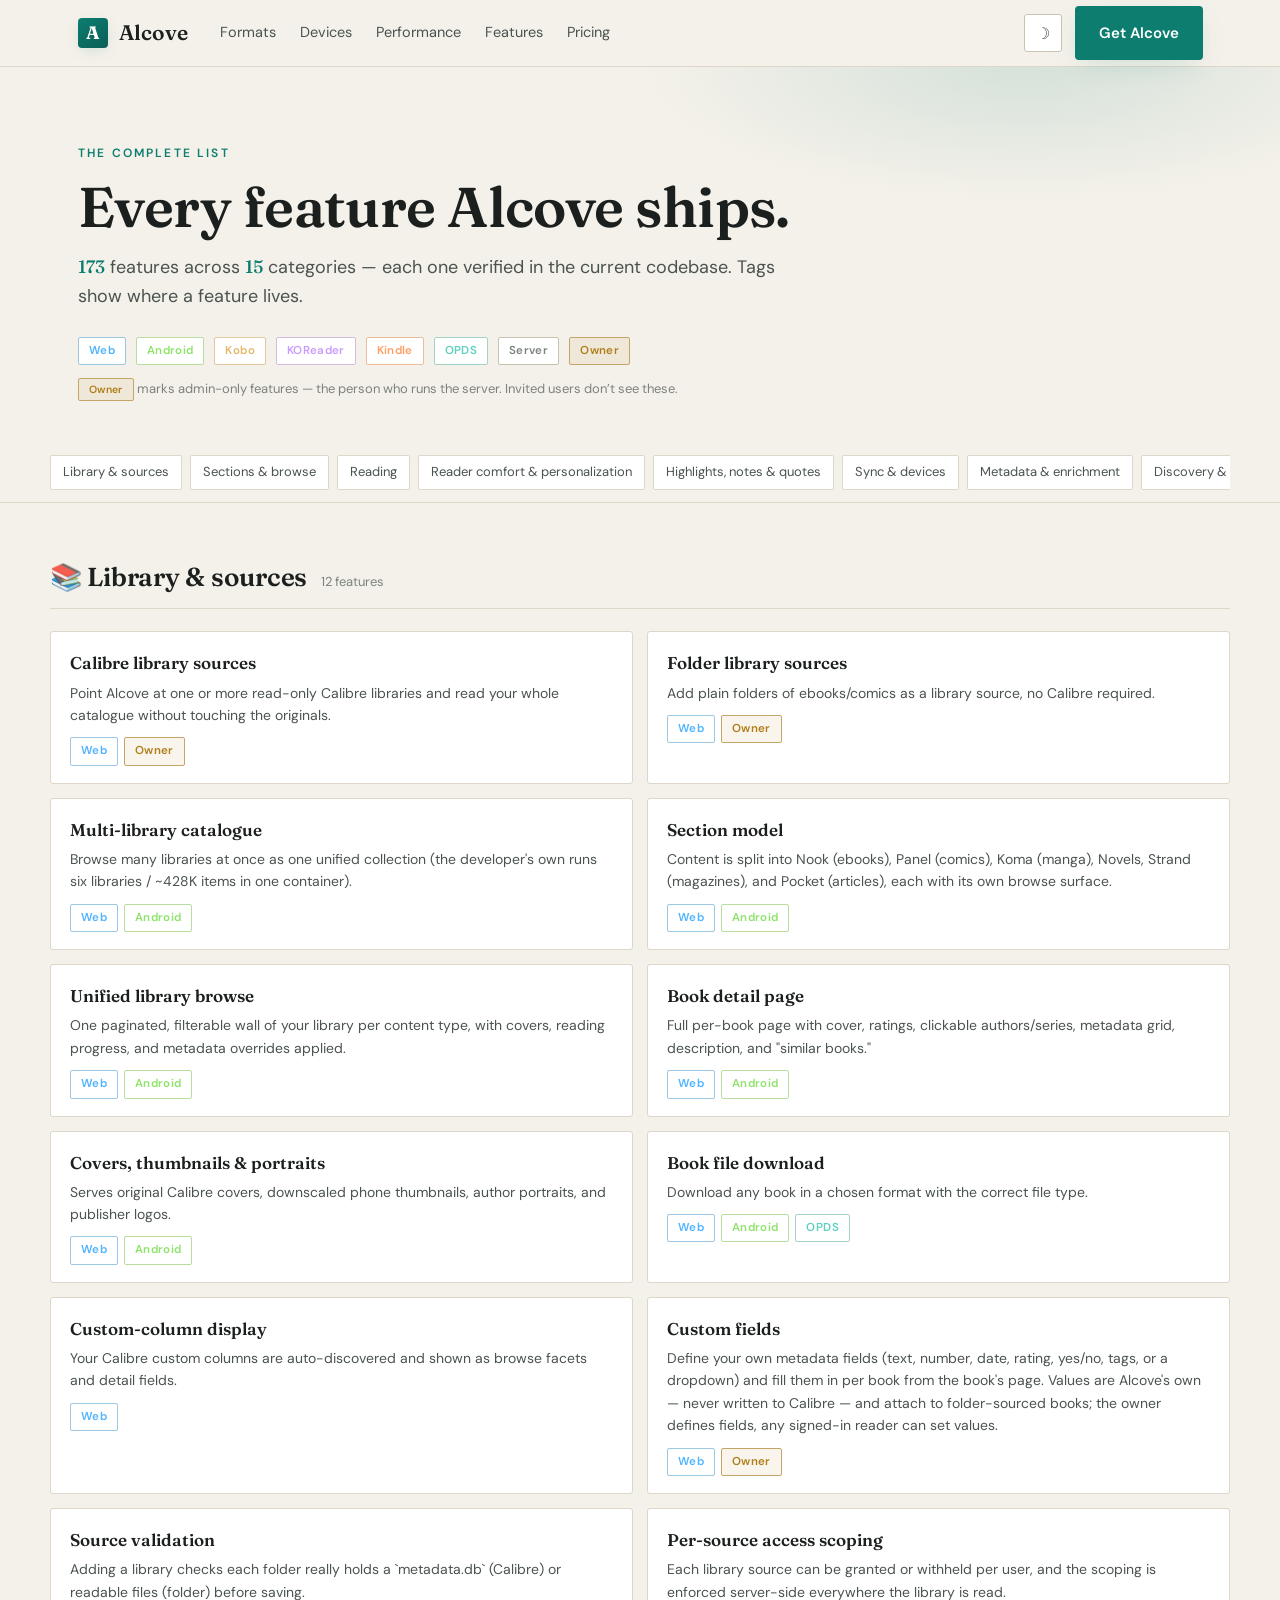
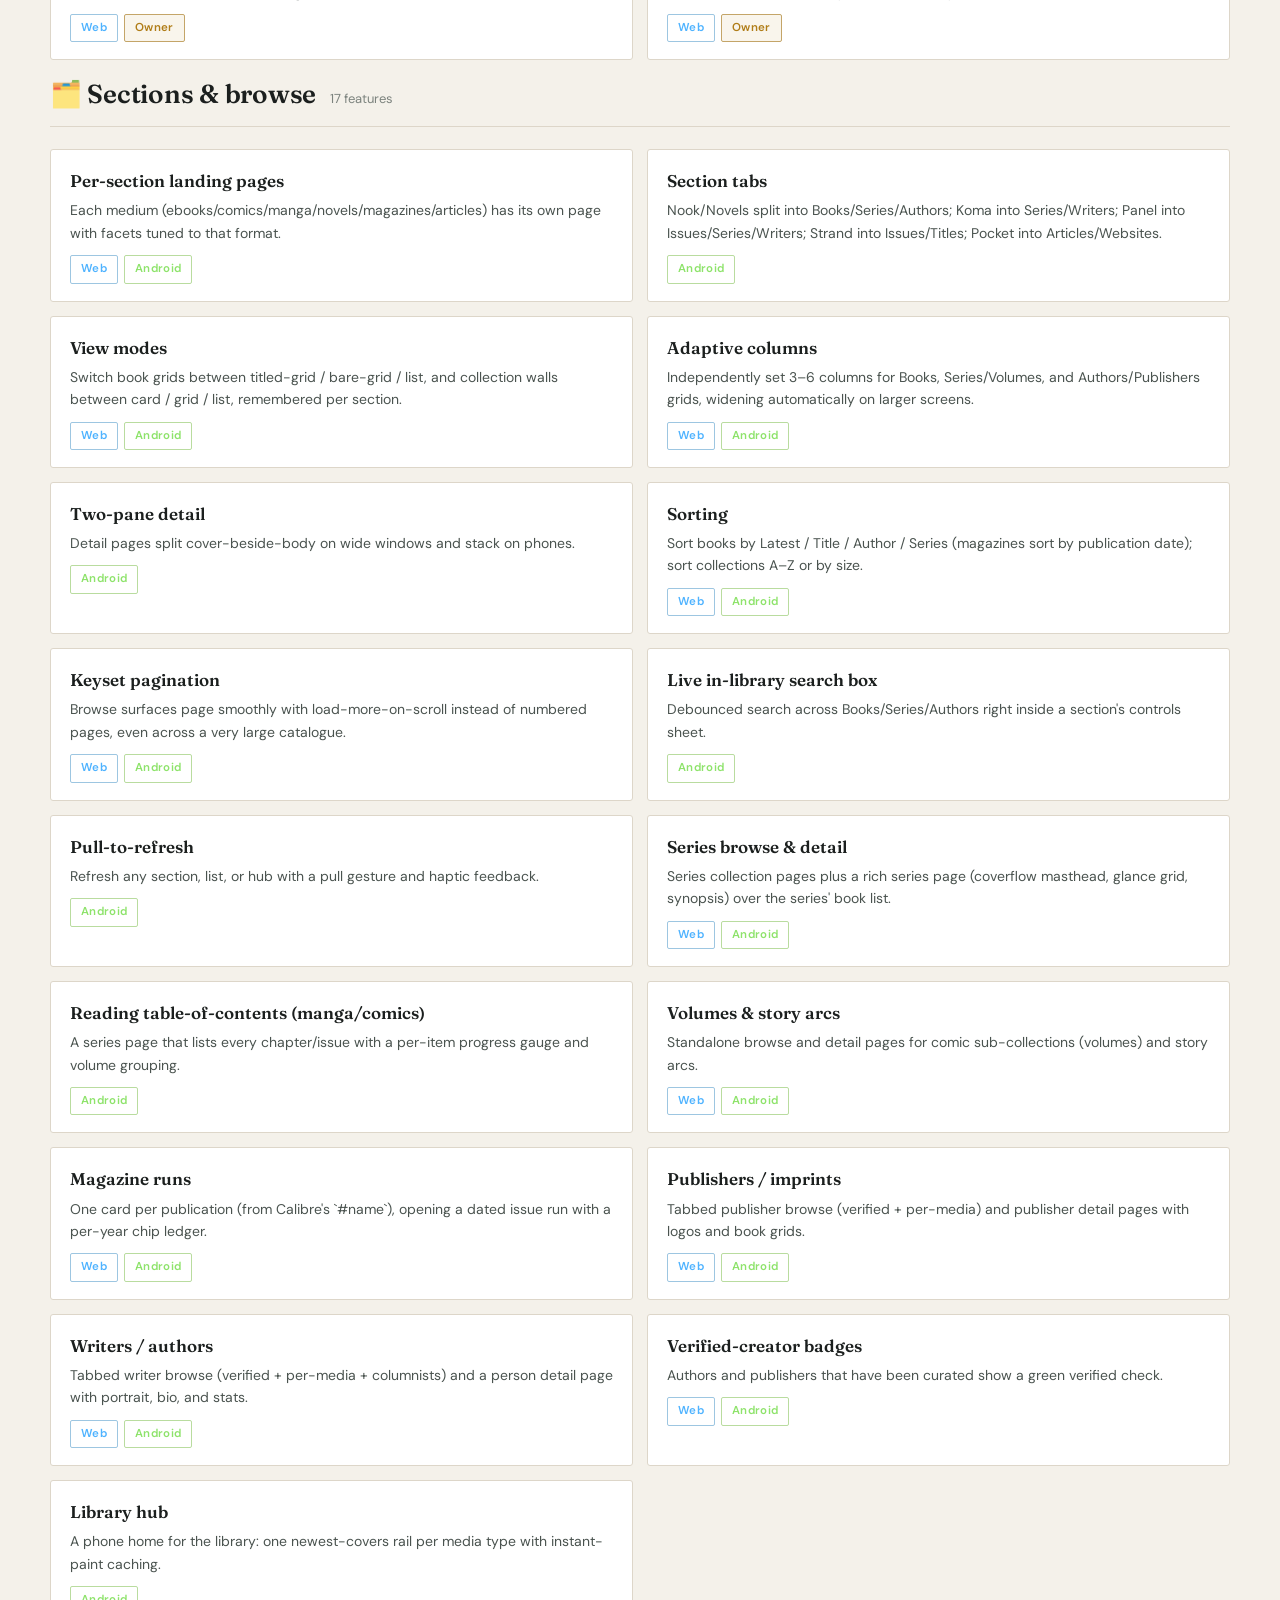
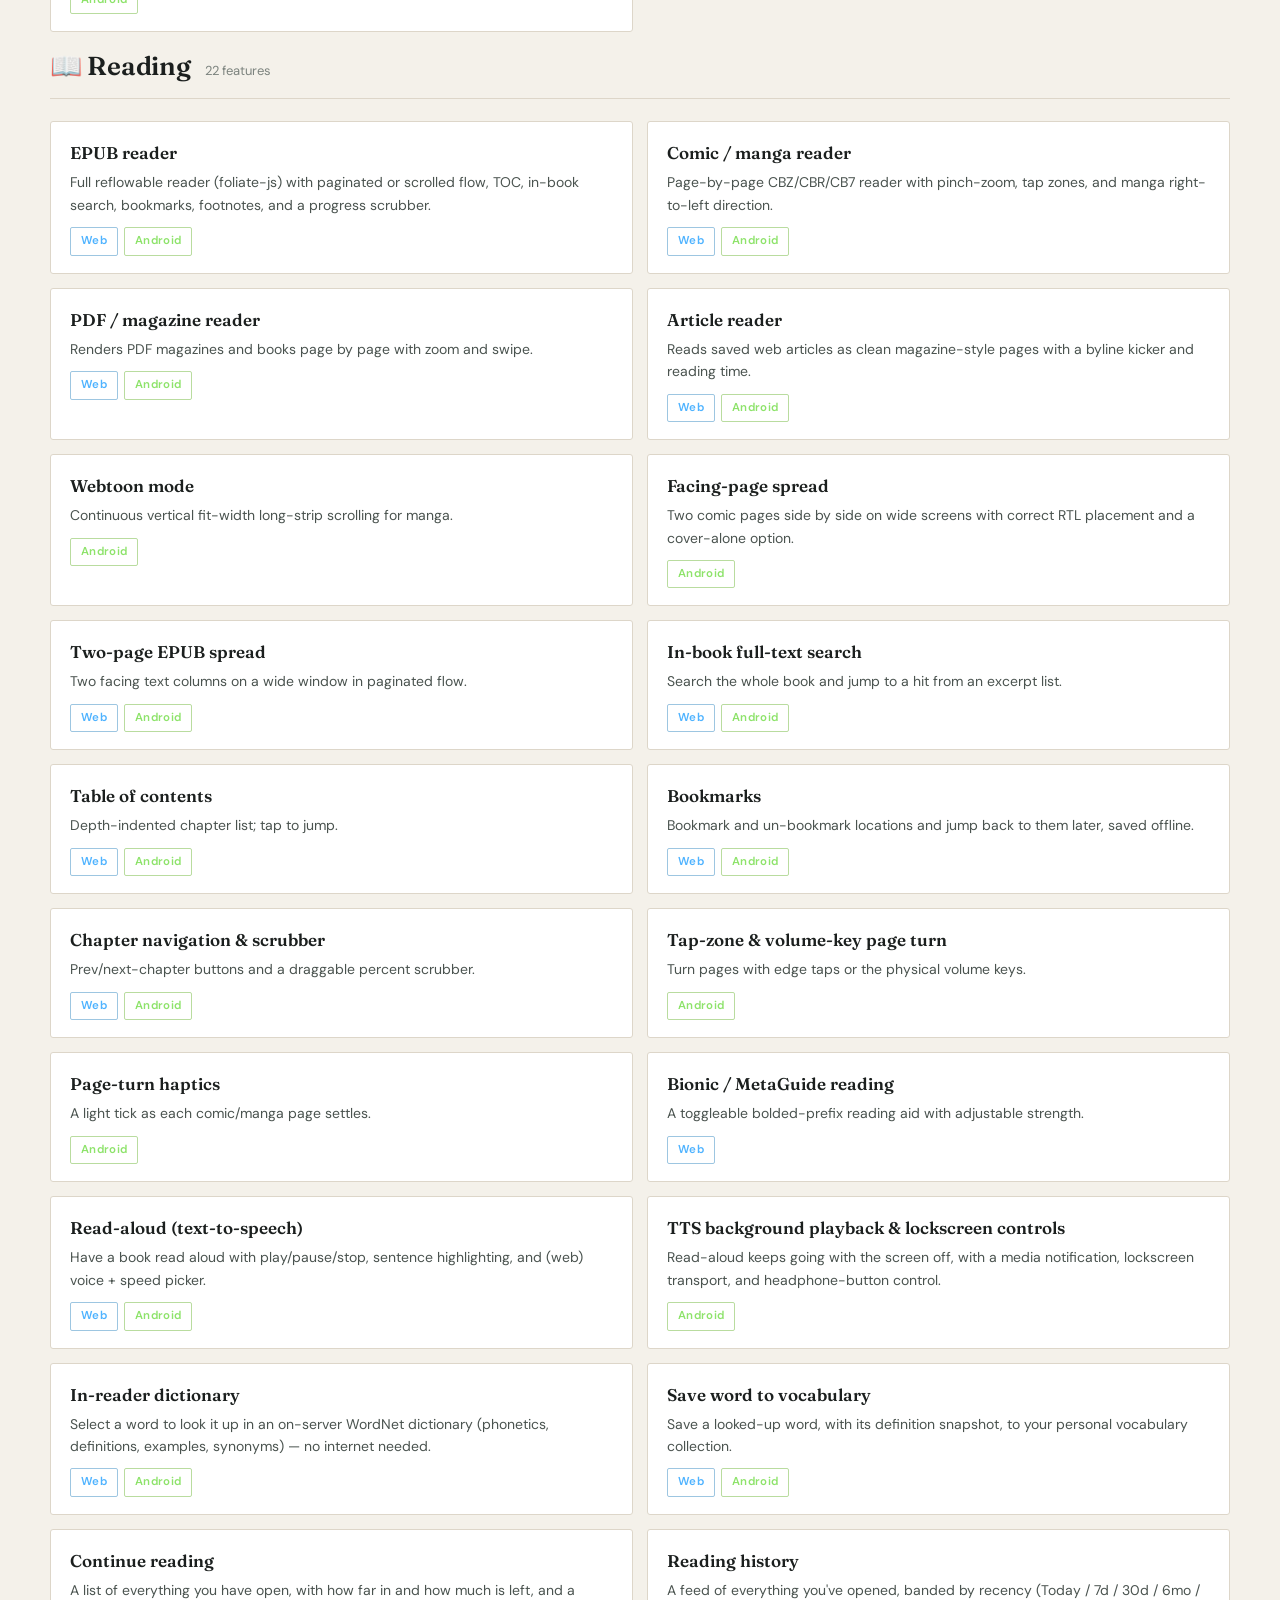
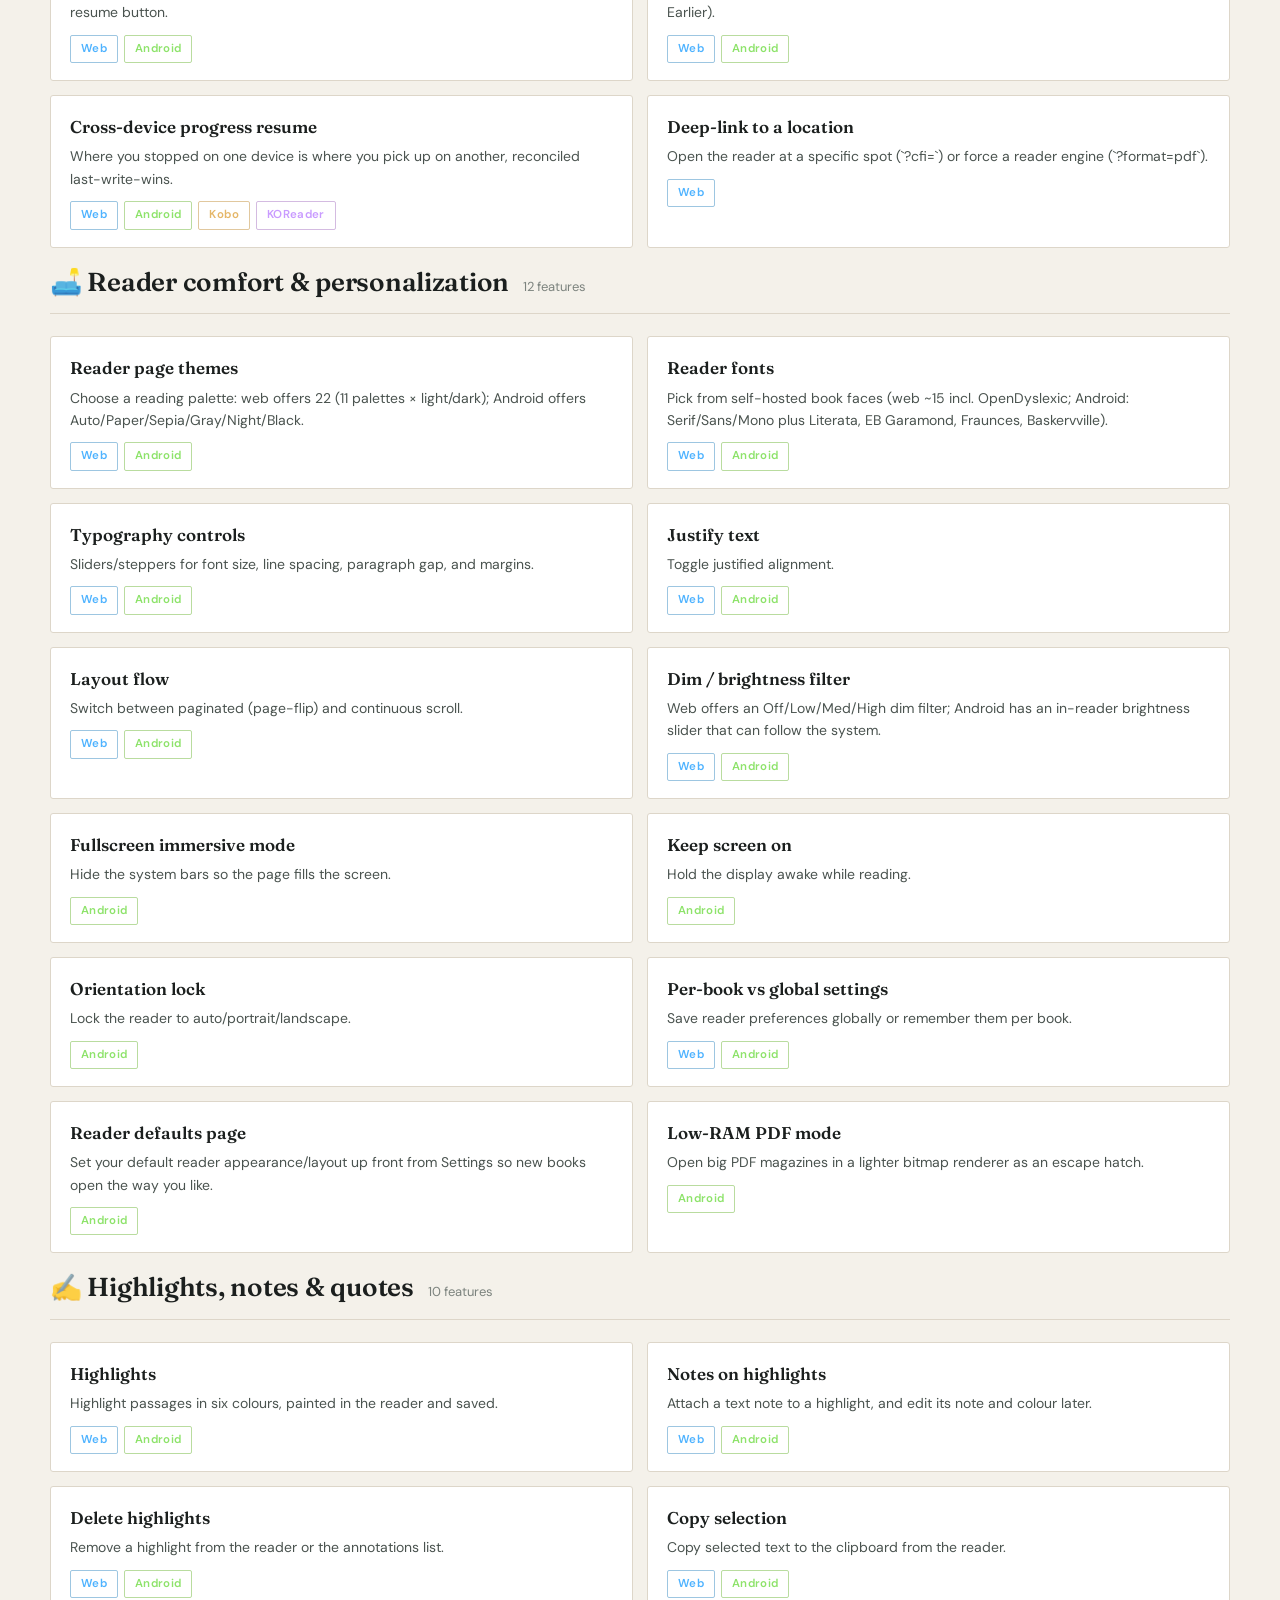
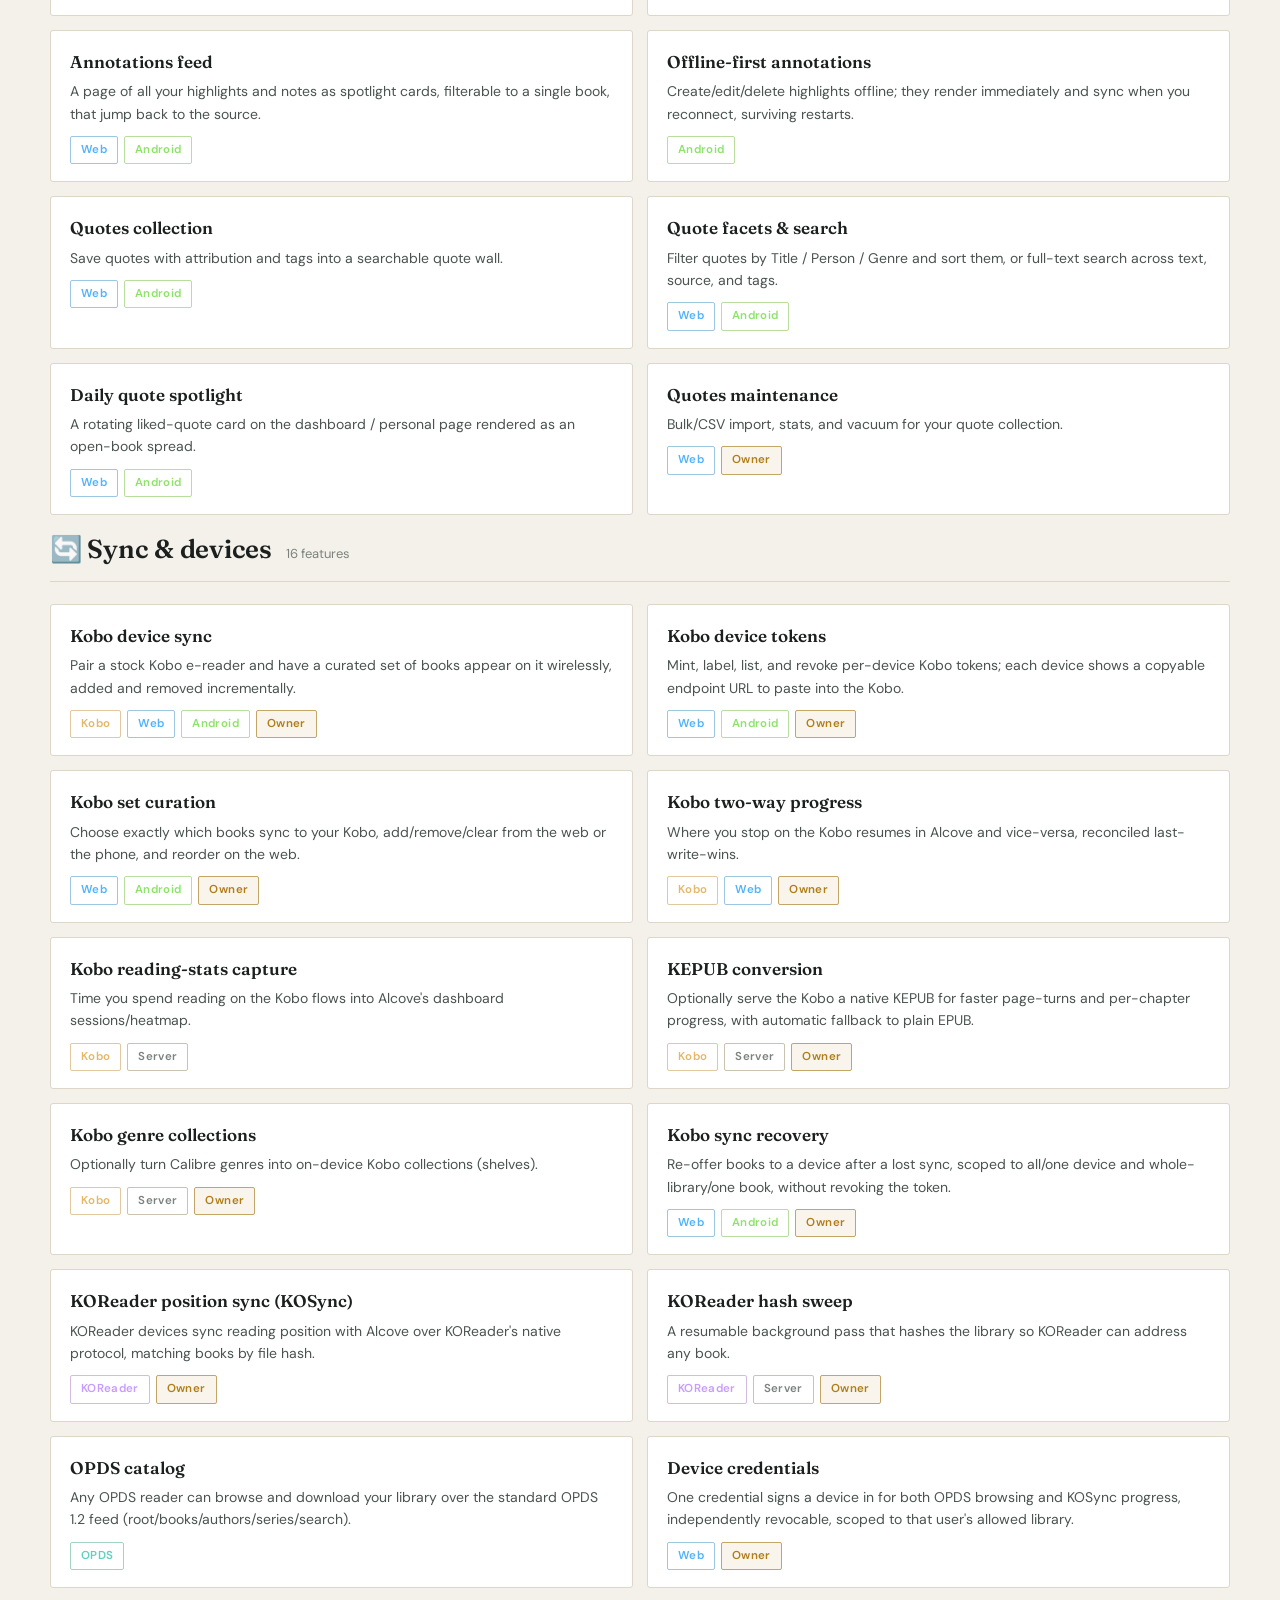
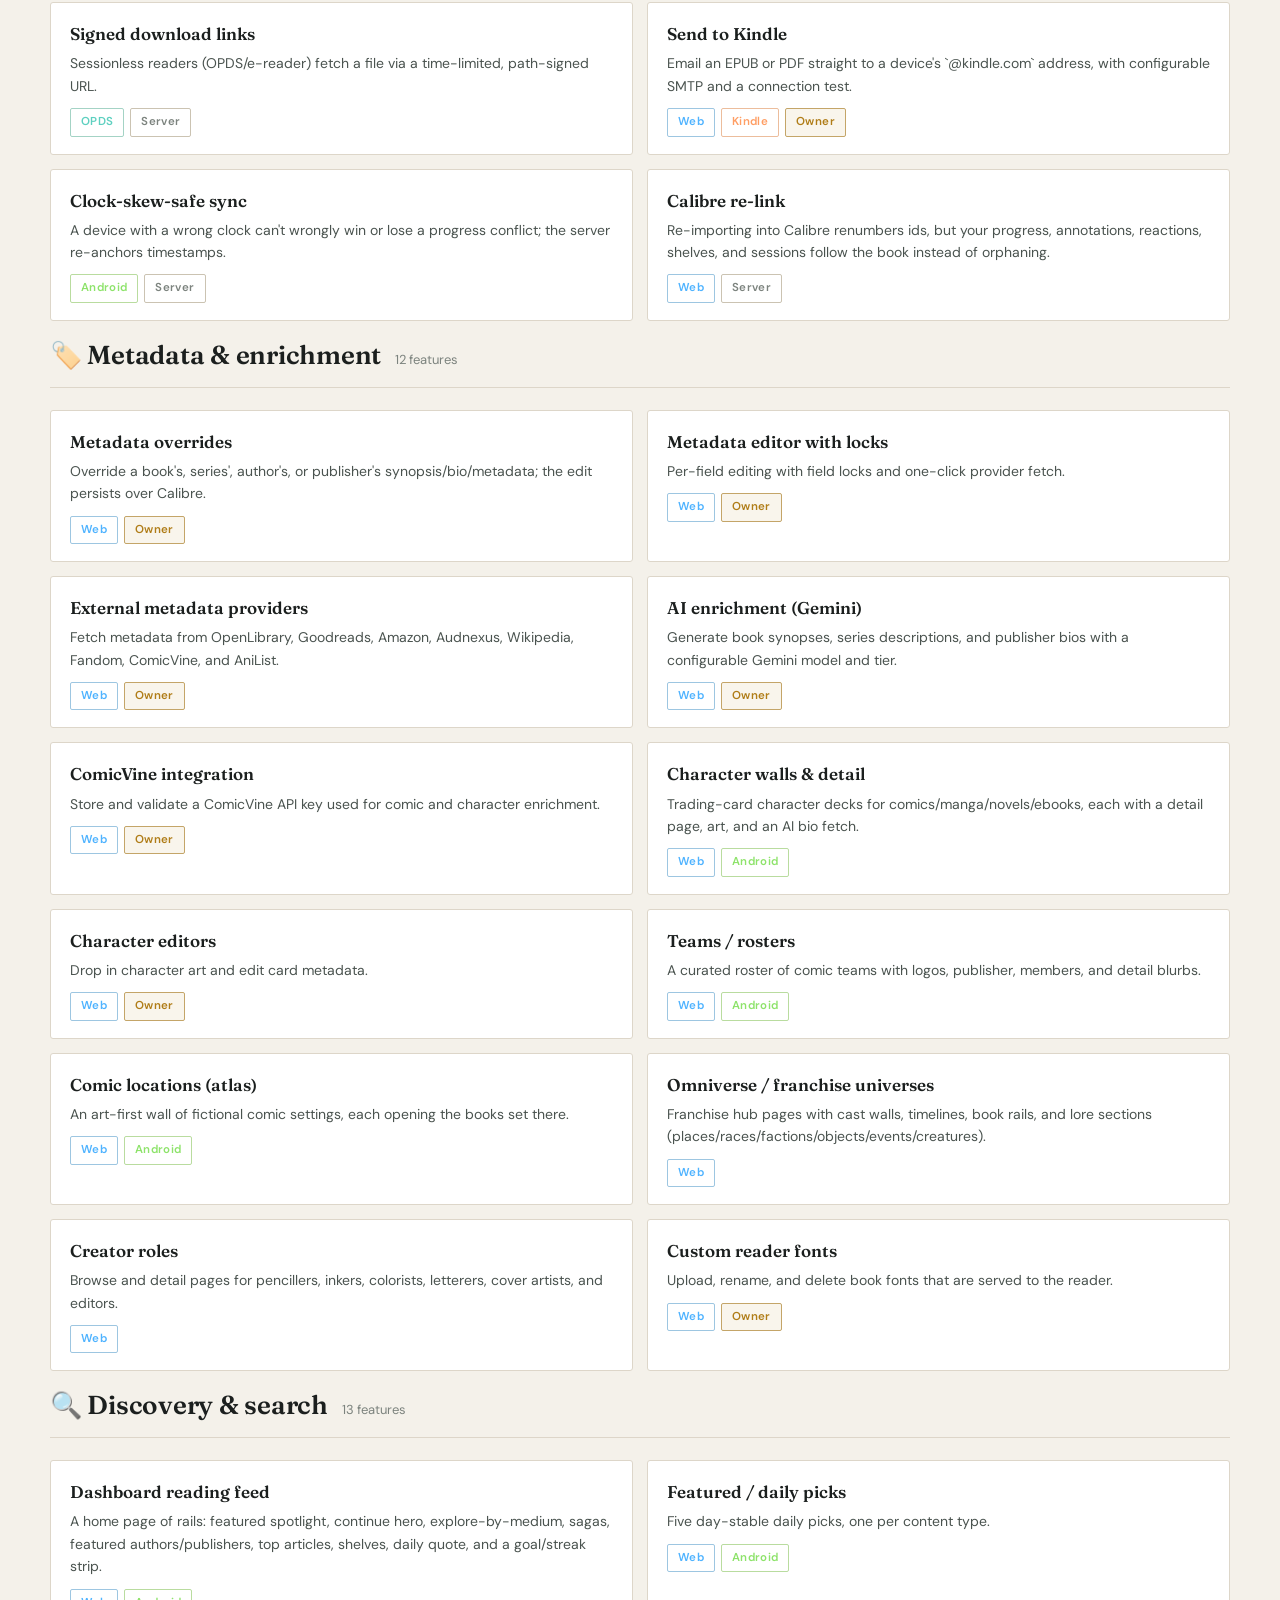
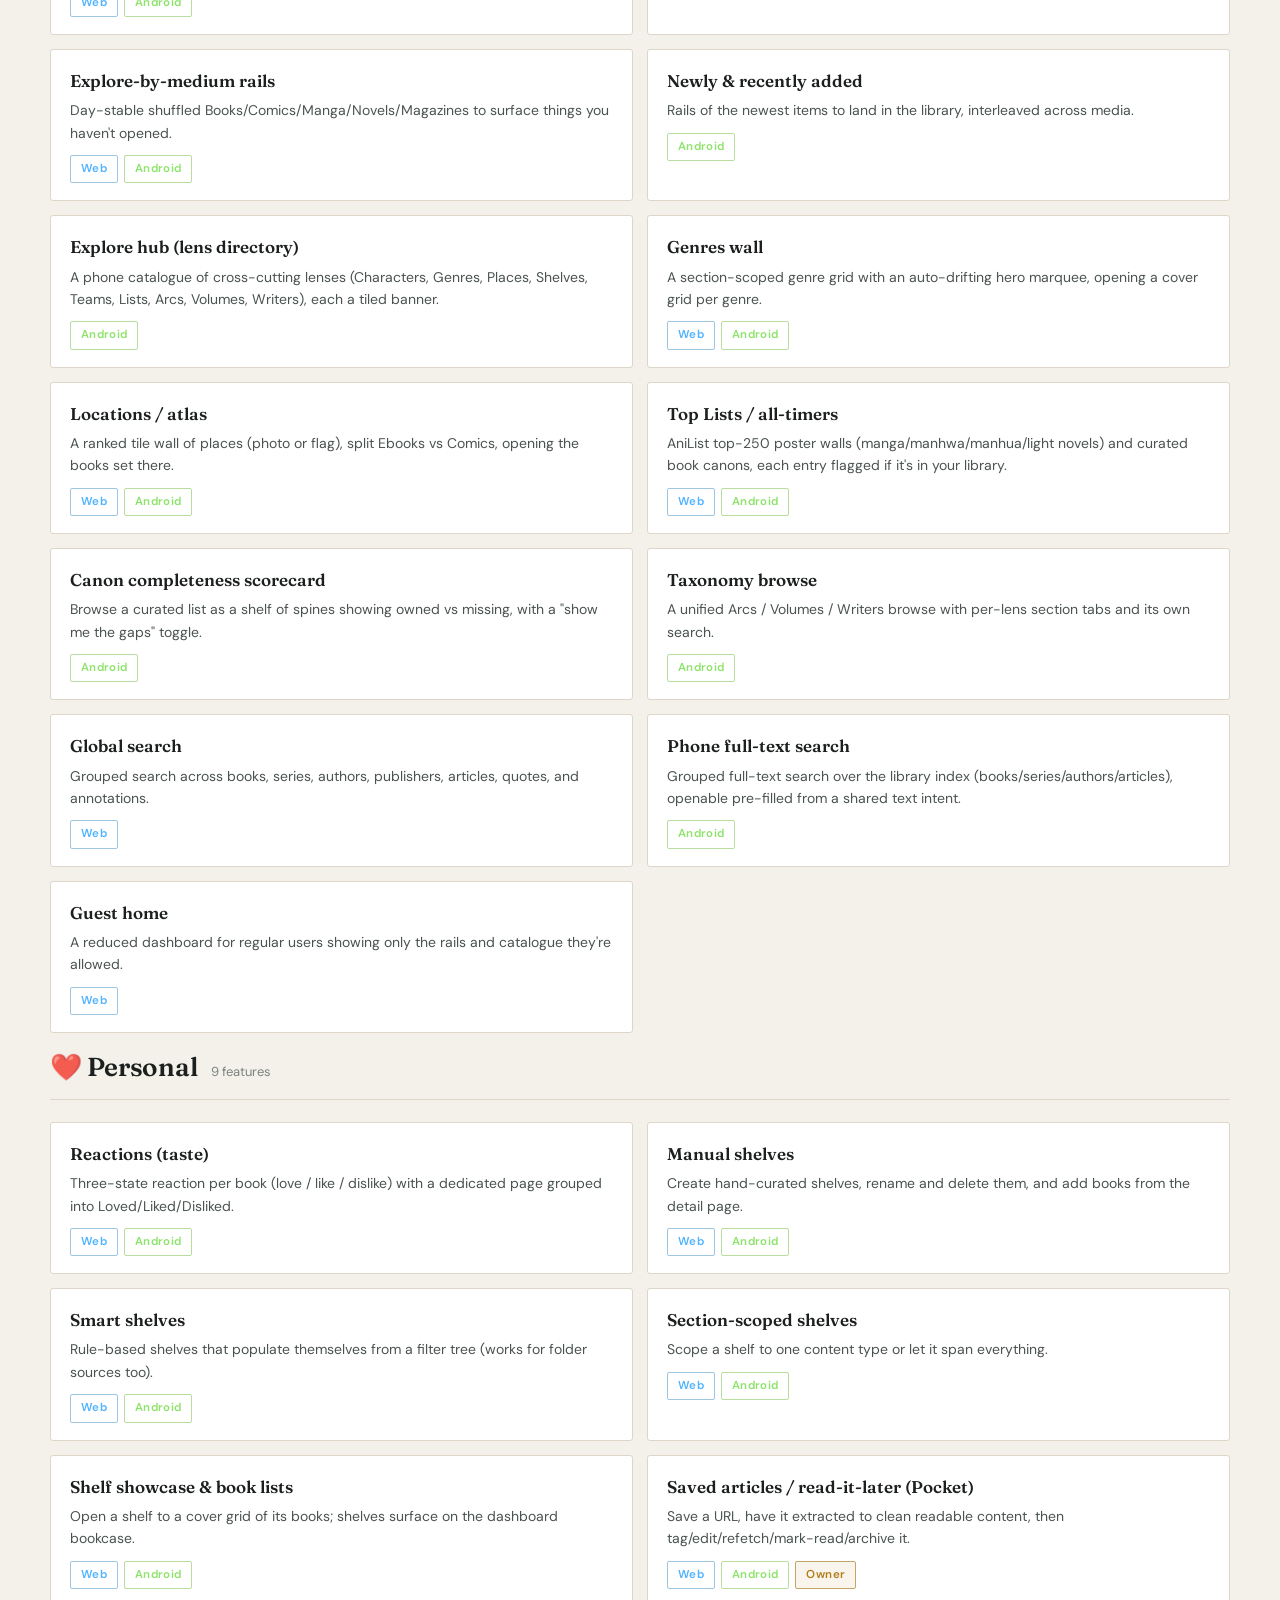
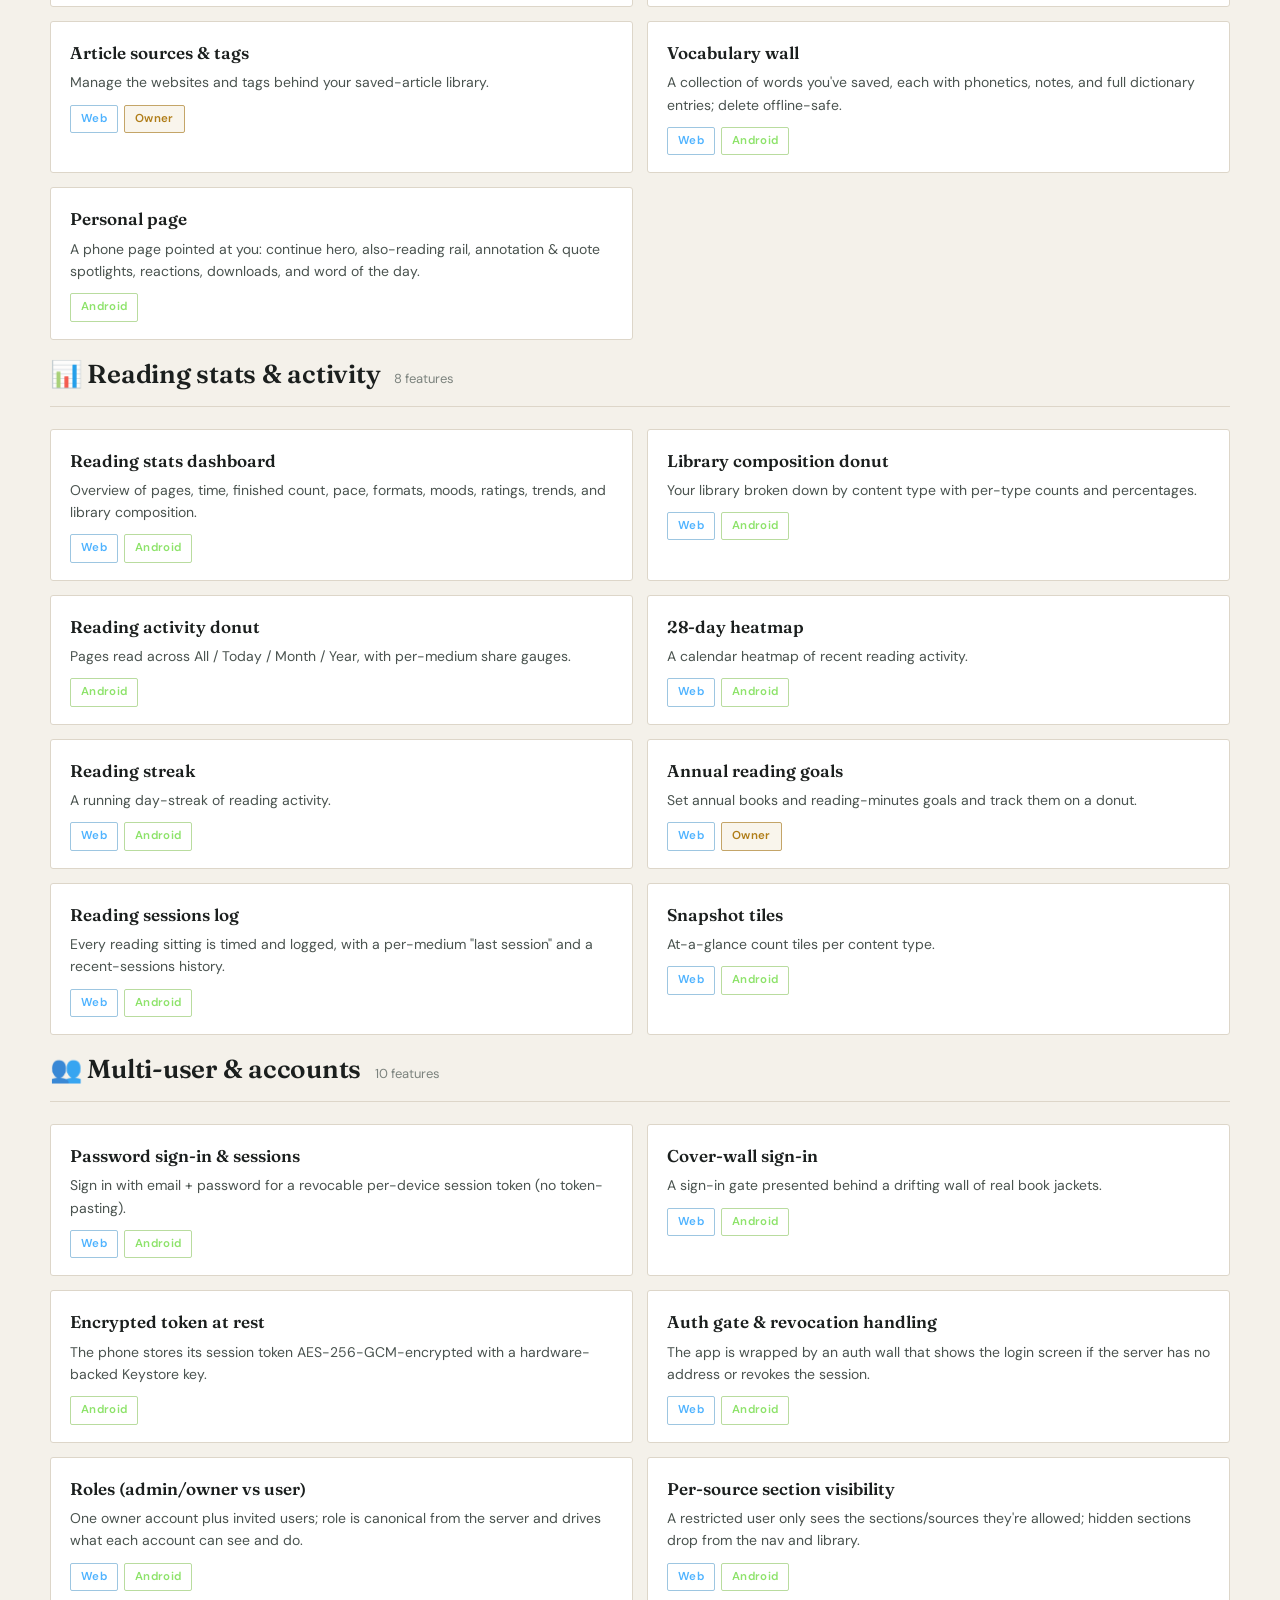
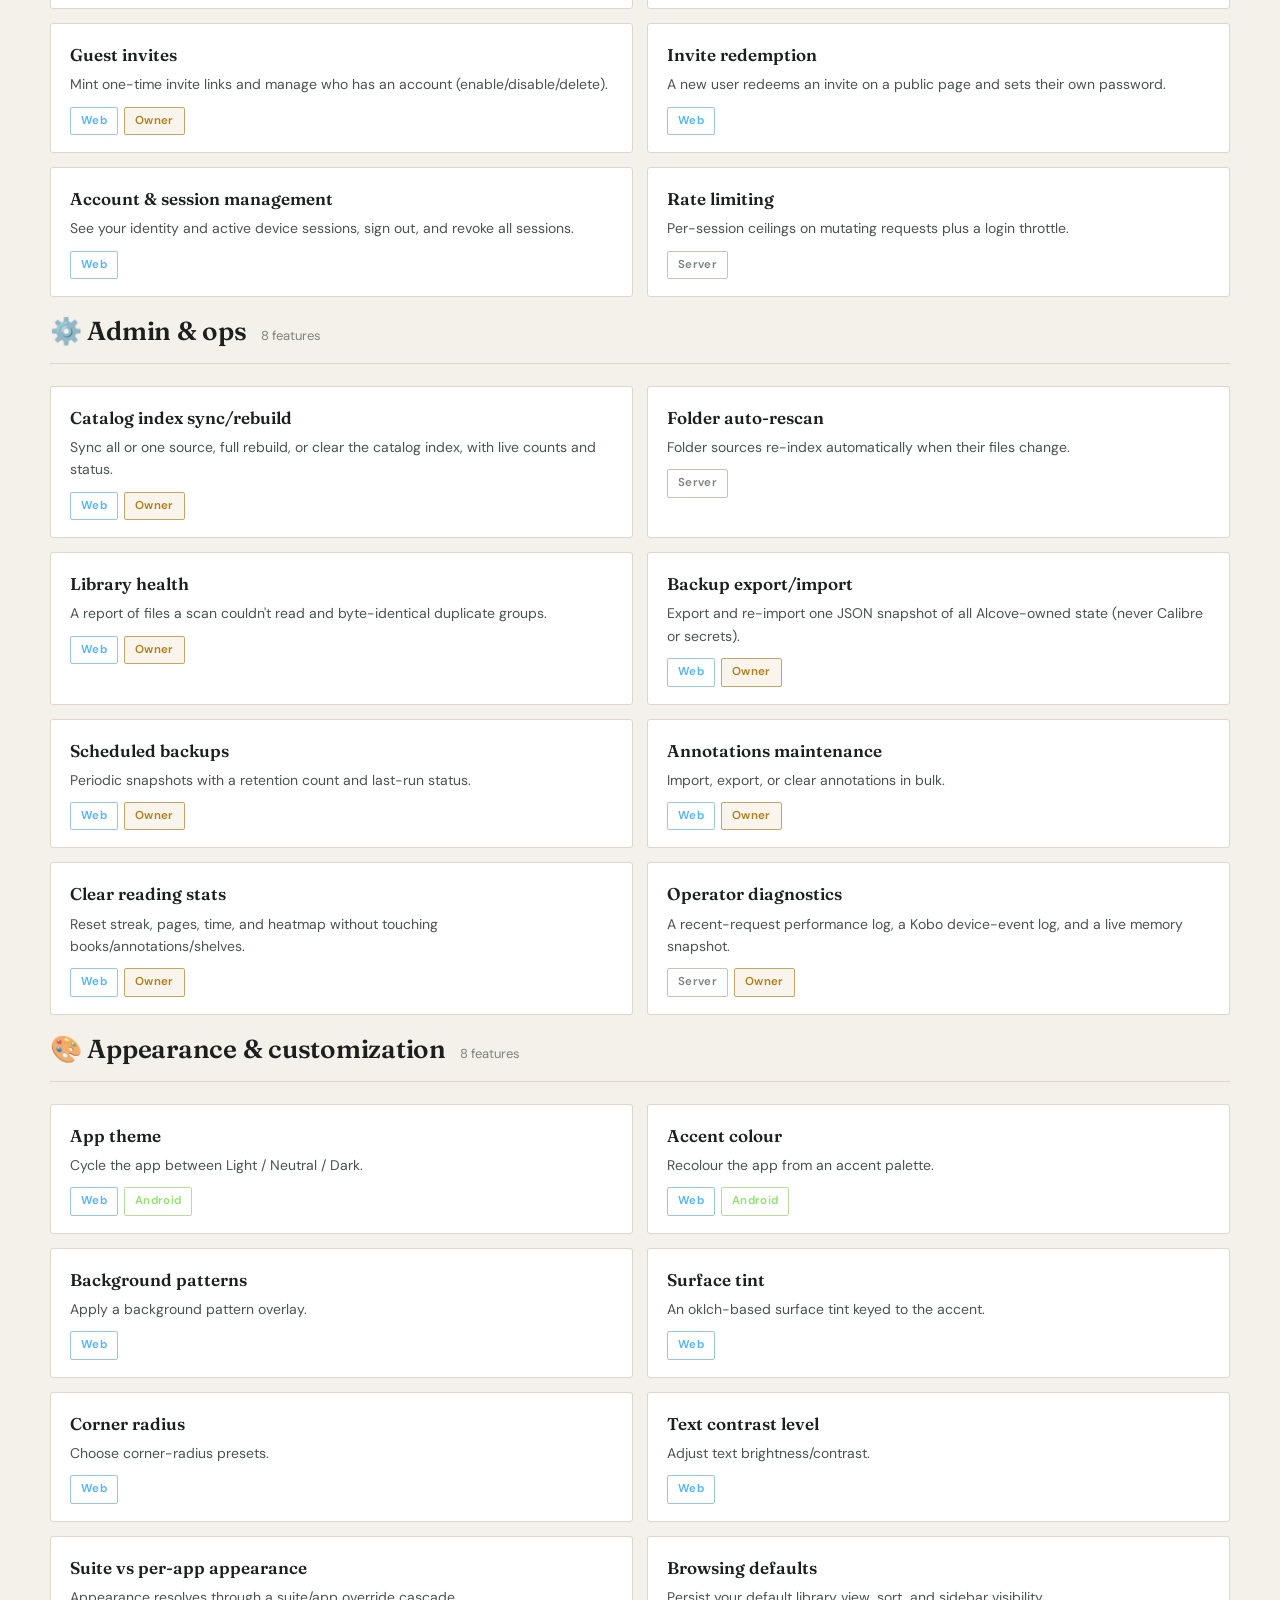
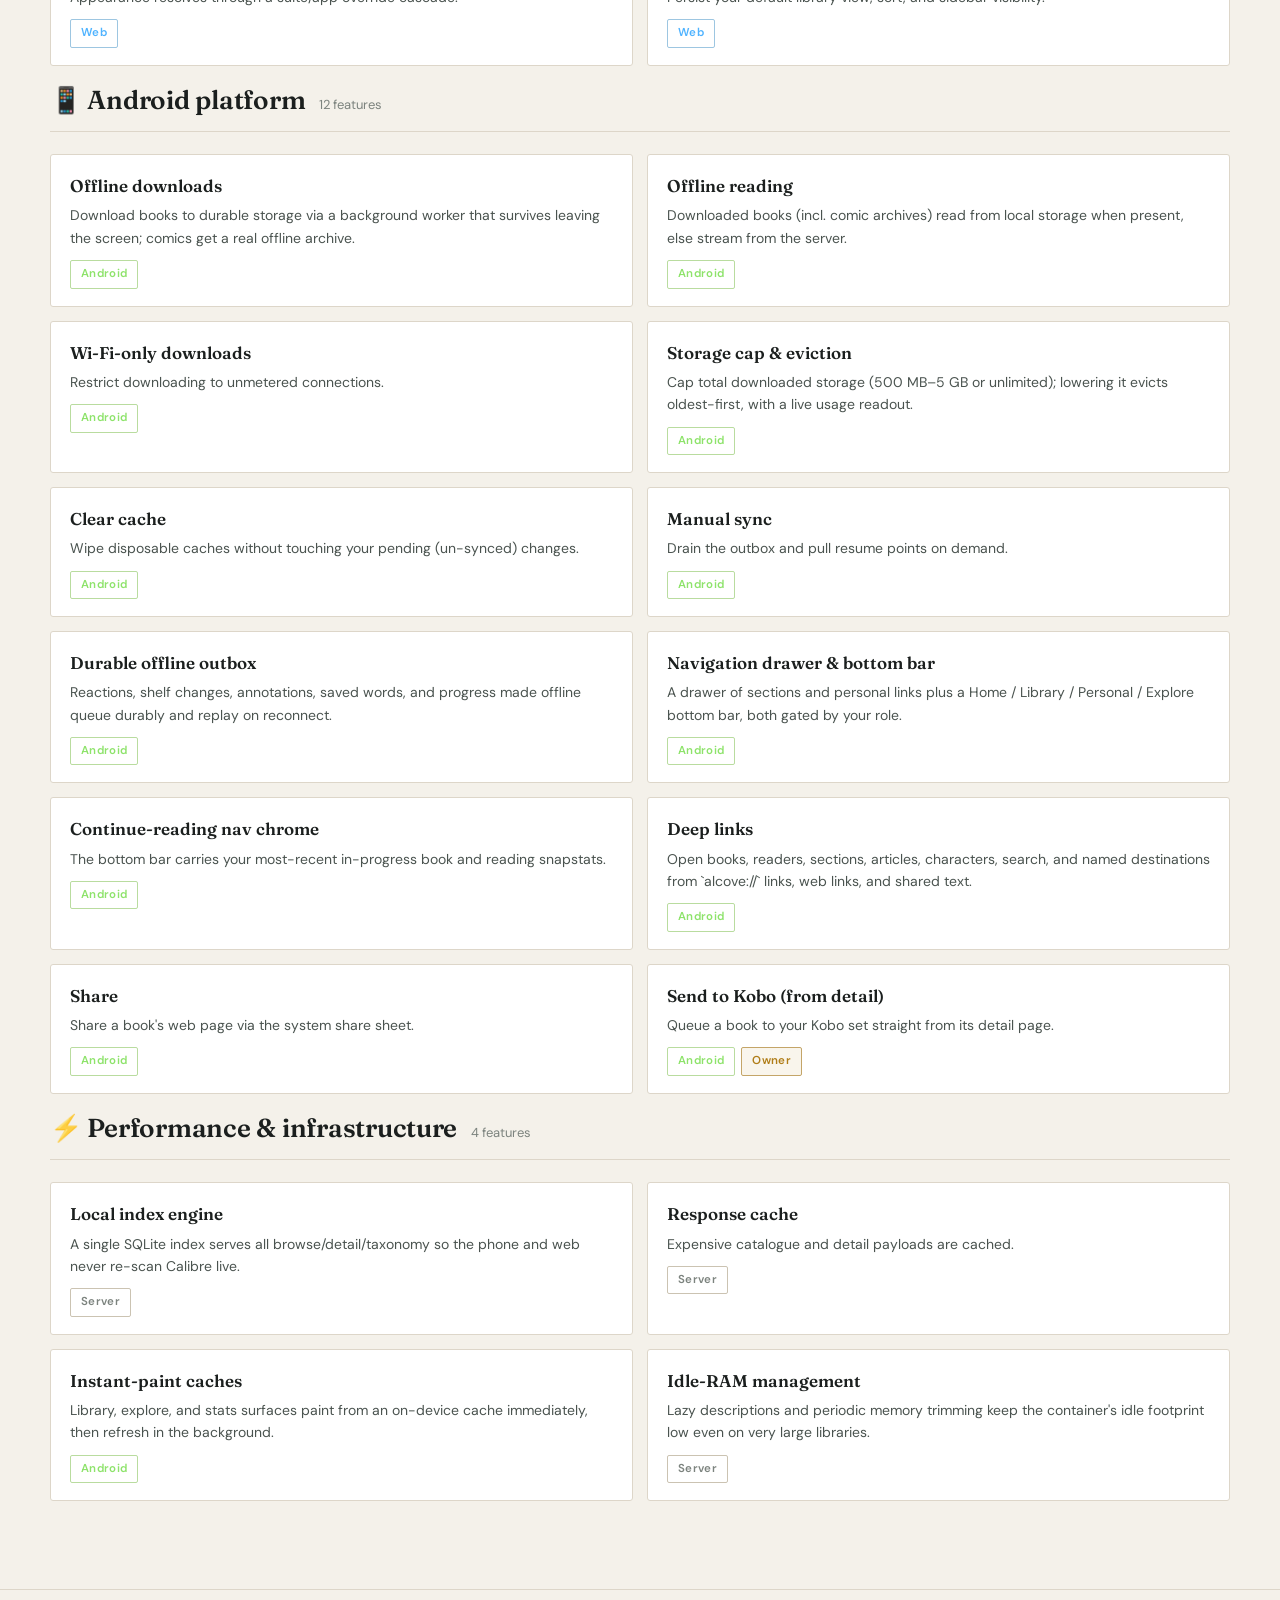
==== commit 91d9bfa3: "Alcove marketing site — final build from the approved mockup - Self-host fonts: Fraunces / EB Garamo" ====
--- a/features.html
+++ b/features.html
@@ -4,10 +4,8 @@
   <meta charset="utf-8" />
   <meta name="viewport" content="width=device-width, initial-scale=1" />
   <title>Alcove — every feature</title>
-  <meta name="description" content="All 172 code-verified features of Alcove, across 15 categories, tagged by the surface they run on: web, Android, Kobo, KOReader, Kindle, OPDS, and server." />
-  <link rel="preconnect" href="https://fonts.googleapis.com" />
-  <link rel="preconnect" href="https://fonts.gstatic.com" crossorigin />
-  <link href="https://fonts.googleapis.com/css2?family=Fraunces:ital,opsz,wght@0,9..144,500;0,9..144,600;1,9..144,500&family=EB+Garamond:ital@0;1&family=Inter:wght@400;500;600;700&display=swap" rel="stylesheet" />
+  <meta name="description" content="All 173 code-verified features of Alcove, across 15 categories, tagged by the surface they run on: web, Android, Kobo, KOReader, Kindle, OPDS, and server." />
+  <!-- Fonts are self-hosted in assets/fonts and declared in site.css. No CDN. -->
   <link rel="stylesheet" href="assets/site.css" />
 </head>
 <body>
@@ -34,7 +32,7 @@
       <span class="eyebrow">The complete list</span>
       <h1 style="font-size:clamp(34px,5vw,56px);margin:12px 0 16px">Every feature Alcove ships.</h1>
       <p class="muted" style="font-size:18px;max-width:60ch;margin:0">
-        <span class="cat-count">172</span> features across <span class="cat-count">15</span> categories —
+        <span class="cat-count">173</span> features across <span class="cat-count">15</span> categories —
         each one verified in the current codebase. Tags show where a feature lives.
       </p>
       <div class="legend">
@@ -76,7 +74,7 @@
     <section class="cat" id="library-sources">
       <div class="cat-head">
         <h2><span style="opacity:.85">📚</span> Library &amp; sources</h2>
-        <span class="n">11 features</span>
+        <span class="n">12 features</span>
       </div>
       <div class="feat-list">
         <div class="feat">
@@ -149,6 +147,14 @@
           <p class="fd">Your Calibre custom columns are auto-discovered and shown as browse facets and detail fields.</p>
           <div class="badges">
             <span class="badge web">Web</span>
+          </div>
+        </div>
+        <div class="feat">
+          <div class="ft">Custom fields</div>
+          <p class="fd">Define your own metadata fields (text, number, date, rating, yes/no, tags, or a dropdown) and fill them in per book from the book&#x27;s page. Values are Alcove&#x27;s own — never written to Calibre — and attach to folder-sourced books; the owner defines fields, any signed-in reader can set values.</p>
+          <div class="badges">
+            <span class="badge web">Web</span>
+            <span class="badge owner">Owner</span>
           </div>
         </div>
         <div class="feat">
@@ -1545,8 +1551,8 @@
   <footer class="foot">
     <div class="wrap foot-in">
       <div class="brand" style="font-size:18px"><span class="mark" style="width:26px;height:26px;font-size:15px">A</span> Alcove</div>
-      <div><a href="index.html" style="color:var(--accent)">← Back to overview</a></div>
-      <div>© 2026 · Draft mockup for review</div>
+      <div>Self-hosted reading server · <a href="index.html" style="color:var(--accent)">Overview</a></div>
+      <div>© 2026 Alcove</div>
     </div>
   </footer>
 
--- a/assets/site.css
+++ b/assets/site.css
@@ -4,6 +4,39 @@
    (Fraunces), cover-forward, neutral surfaces, sharp corners.
    Dark is the default; light theme via [data-theme="light"].
    ============================================================ */
+
+/* ------------------------------------------------------------
+   Self-hosted fonts — copied from the Alcove app's own set
+   (frontend/dist/fonts). Zero external requests: no CDN, no
+   Google Fonts. The app ships Fraunces (display serif),
+   EB Garamond (quotes) and DM Sans (its body sans) — so the
+   site's body face is DM Sans, the app's, rather than Inter,
+   which the app does not ship. Each family/weight has a
+   latin + latin-ext pair, split on unicode-range exactly as
+   the app (and Google Fonts) split them.
+   ------------------------------------------------------------ */
+@font-face { font-family: 'Fraunces'; font-style: normal; font-weight: 500; font-display: swap; src: url('fonts/fraunces-500-latin.woff2') format('woff2'); unicode-range: U+0000-00FF,U+0131,U+0152-0153,U+02BB-02BC,U+02C6,U+02DA,U+02DC,U+0304,U+0308,U+0329,U+2000-206F,U+2074,U+20AC,U+2122,U+2191,U+2193,U+2212,U+2215,U+FEFF,U+FFFD; }
+@font-face { font-family: 'Fraunces'; font-style: normal; font-weight: 500; font-display: swap; src: url('fonts/fraunces-500-latin-ext.woff2') format('woff2'); unicode-range: U+0100-02BA,U+02BD-02C5,U+02C7-02CC,U+02CE-02D7,U+02DD-02FF,U+0304,U+0308,U+0329,U+1D00-1DBF,U+1E00-1E9F,U+1EF2-1EFF,U+2020,U+20A0-20AB,U+20AD-20C0,U+2113,U+2C60-2C7F,U+A720-A7FF; }
+@font-face { font-family: 'Fraunces'; font-style: normal; font-weight: 600; font-display: swap; src: url('fonts/fraunces-600-latin.woff2') format('woff2'); unicode-range: U+0000-00FF,U+0131,U+0152-0153,U+02BB-02BC,U+02C6,U+02DA,U+02DC,U+0304,U+0308,U+0329,U+2000-206F,U+2074,U+20AC,U+2122,U+2191,U+2193,U+2212,U+2215,U+FEFF,U+FFFD; }
+@font-face { font-family: 'Fraunces'; font-style: normal; font-weight: 600; font-display: swap; src: url('fonts/fraunces-600-latin-ext.woff2') format('woff2'); unicode-range: U+0100-02BA,U+02BD-02C5,U+02C7-02CC,U+02CE-02D7,U+02DD-02FF,U+0304,U+0308,U+0329,U+1D00-1DBF,U+1E00-1E9F,U+1EF2-1EFF,U+2020,U+20A0-20AB,U+20AD-20C0,U+2113,U+2C60-2C7F,U+A720-A7FF; }
+@font-face { font-family: 'Fraunces'; font-style: normal; font-weight: 700; font-display: swap; src: url('fonts/fraunces-700-latin.woff2') format('woff2'); unicode-range: U+0000-00FF,U+0131,U+0152-0153,U+02BB-02BC,U+02C6,U+02DA,U+02DC,U+0304,U+0308,U+0329,U+2000-206F,U+2074,U+20AC,U+2122,U+2191,U+2193,U+2212,U+2215,U+FEFF,U+FFFD; }
+@font-face { font-family: 'Fraunces'; font-style: normal; font-weight: 700; font-display: swap; src: url('fonts/fraunces-700-latin-ext.woff2') format('woff2'); unicode-range: U+0100-02BA,U+02BD-02C5,U+02C7-02CC,U+02CE-02D7,U+02DD-02FF,U+0304,U+0308,U+0329,U+1D00-1DBF,U+1E00-1E9F,U+1EF2-1EFF,U+2020,U+20A0-20AB,U+20AD-20C0,U+2113,U+2C60-2C7F,U+A720-A7FF; }
+
+@font-face { font-family: 'EB Garamond'; font-style: normal; font-weight: 400; font-display: swap; src: url('fonts/eb-garamond-400-latin.woff2') format('woff2'); unicode-range: U+0000-00FF,U+0131,U+0152-0153,U+02BB-02BC,U+02C6,U+02DA,U+02DC,U+0304,U+0308,U+0329,U+2000-206F,U+2074,U+20AC,U+2122,U+2191,U+2193,U+2212,U+2215,U+FEFF,U+FFFD; }
+@font-face { font-family: 'EB Garamond'; font-style: normal; font-weight: 400; font-display: swap; src: url('fonts/eb-garamond-400-latin-ext.woff2') format('woff2'); unicode-range: U+0100-02BA,U+02BD-02C5,U+02C7-02CC,U+02CE-02D7,U+02DD-02FF,U+0304,U+0308,U+0329,U+1D00-1DBF,U+1E00-1E9F,U+1EF2-1EFF,U+2020,U+20A0-20AB,U+20AD-20C0,U+2113,U+2C60-2C7F,U+A720-A7FF; }
+@font-face { font-family: 'EB Garamond'; font-style: italic; font-weight: 400; font-display: swap; src: url('fonts/eb-garamond-400-italic-latin.woff2') format('woff2'); unicode-range: U+0000-00FF,U+0131,U+0152-0153,U+02BB-02BC,U+02C6,U+02DA,U+02DC,U+0304,U+0308,U+0329,U+2000-206F,U+2074,U+20AC,U+2122,U+2191,U+2193,U+2212,U+2215,U+FEFF,U+FFFD; }
+@font-face { font-family: 'EB Garamond'; font-style: italic; font-weight: 400; font-display: swap; src: url('fonts/eb-garamond-400-italic-latin-ext.woff2') format('woff2'); unicode-range: U+0100-02BA,U+02BD-02C5,U+02C7-02CC,U+02CE-02D7,U+02DD-02FF,U+0304,U+0308,U+0329,U+1D00-1DBF,U+1E00-1E9F,U+1EF2-1EFF,U+2020,U+20A0-20AB,U+20AD-20C0,U+2113,U+2C60-2C7F,U+A720-A7FF; }
+
+@font-face { font-family: 'DM Sans'; font-style: normal; font-weight: 400; font-display: swap; src: url('fonts/dm-sans-400-latin.woff2') format('woff2'); unicode-range: U+0000-00FF,U+0131,U+0152-0153,U+02BB-02BC,U+02C6,U+02DA,U+02DC,U+0304,U+0308,U+0329,U+2000-206F,U+2074,U+20AC,U+2122,U+2191,U+2193,U+2212,U+2215,U+FEFF,U+FFFD; }
+@font-face { font-family: 'DM Sans'; font-style: normal; font-weight: 400; font-display: swap; src: url('fonts/dm-sans-400-latin-ext.woff2') format('woff2'); unicode-range: U+0100-02BA,U+02BD-02C5,U+02C7-02CC,U+02CE-02D7,U+02DD-02FF,U+0304,U+0308,U+0329,U+1D00-1DBF,U+1E00-1E9F,U+1EF2-1EFF,U+2020,U+20A0-20AB,U+20AD-20C0,U+2113,U+2C60-2C7F,U+A720-A7FF; }
+@font-face { font-family: 'DM Sans'; font-style: italic; font-weight: 400; font-display: swap; src: url('fonts/dm-sans-400-italic-latin.woff2') format('woff2'); unicode-range: U+0000-00FF,U+0131,U+0152-0153,U+02BB-02BC,U+02C6,U+02DA,U+02DC,U+0304,U+0308,U+0329,U+2000-206F,U+2074,U+20AC,U+2122,U+2191,U+2193,U+2212,U+2215,U+FEFF,U+FFFD; }
+@font-face { font-family: 'DM Sans'; font-style: italic; font-weight: 400; font-display: swap; src: url('fonts/dm-sans-400-italic-latin-ext.woff2') format('woff2'); unicode-range: U+0100-02BA,U+02BD-02C5,U+02C7-02CC,U+02CE-02D7,U+02DD-02FF,U+0304,U+0308,U+0329,U+1D00-1DBF,U+1E00-1E9F,U+1EF2-1EFF,U+2020,U+20A0-20AB,U+20AD-20C0,U+2113,U+2C60-2C7F,U+A720-A7FF; }
+@font-face { font-family: 'DM Sans'; font-style: normal; font-weight: 500; font-display: swap; src: url('fonts/dm-sans-500-latin.woff2') format('woff2'); unicode-range: U+0000-00FF,U+0131,U+0152-0153,U+02BB-02BC,U+02C6,U+02DA,U+02DC,U+0304,U+0308,U+0329,U+2000-206F,U+2074,U+20AC,U+2122,U+2191,U+2193,U+2212,U+2215,U+FEFF,U+FFFD; }
+@font-face { font-family: 'DM Sans'; font-style: normal; font-weight: 500; font-display: swap; src: url('fonts/dm-sans-500-latin-ext.woff2') format('woff2'); unicode-range: U+0100-02BA,U+02BD-02C5,U+02C7-02CC,U+02CE-02D7,U+02DD-02FF,U+0304,U+0308,U+0329,U+1D00-1DBF,U+1E00-1E9F,U+1EF2-1EFF,U+2020,U+20A0-20AB,U+20AD-20C0,U+2113,U+2C60-2C7F,U+A720-A7FF; }
+@font-face { font-family: 'DM Sans'; font-style: normal; font-weight: 600; font-display: swap; src: url('fonts/dm-sans-600-latin.woff2') format('woff2'); unicode-range: U+0000-00FF,U+0131,U+0152-0153,U+02BB-02BC,U+02C6,U+02DA,U+02DC,U+0304,U+0308,U+0329,U+2000-206F,U+2074,U+20AC,U+2122,U+2191,U+2193,U+2212,U+2215,U+FEFF,U+FFFD; }
+@font-face { font-family: 'DM Sans'; font-style: normal; font-weight: 600; font-display: swap; src: url('fonts/dm-sans-600-latin-ext.woff2') format('woff2'); unicode-range: U+0100-02BA,U+02BD-02C5,U+02C7-02CC,U+02CE-02D7,U+02DD-02FF,U+0304,U+0308,U+0329,U+1D00-1DBF,U+1E00-1E9F,U+1EF2-1EFF,U+2020,U+20A0-20AB,U+20AD-20C0,U+2113,U+2C60-2C7F,U+A720-A7FF; }
+@font-face { font-family: 'DM Sans'; font-style: normal; font-weight: 700; font-display: swap; src: url('fonts/dm-sans-700-latin.woff2') format('woff2'); unicode-range: U+0000-00FF,U+0131,U+0152-0153,U+02BB-02BC,U+02C6,U+02DA,U+02DC,U+0304,U+0308,U+0329,U+2000-206F,U+2074,U+20AC,U+2122,U+2191,U+2193,U+2212,U+2215,U+FEFF,U+FFFD; }
+@font-face { font-family: 'DM Sans'; font-style: normal; font-weight: 700; font-display: swap; src: url('fonts/dm-sans-700-latin-ext.woff2') format('woff2'); unicode-range: U+0100-02BA,U+02BD-02C5,U+02C7-02CC,U+02CE-02D7,U+02DD-02FF,U+0304,U+0308,U+0329,U+1D00-1DBF,U+1E00-1E9F,U+1EF2-1EFF,U+2020,U+20A0-20AB,U+20AD-20C0,U+2113,U+2C60-2C7F,U+A720-A7FF; }
 
 :root {
   /* Dark surfaces — matches the app's oklch(0.08..) stack */
@@ -30,7 +63,7 @@
 
   --serif: 'Fraunces', 'Baskervville', Georgia, 'Times New Roman', serif;
   --quote: 'EB Garamond', Georgia, serif;
-  --sans:  'Inter', system-ui, -apple-system, 'Segoe UI', Roboto, sans-serif;
+  --sans:  'DM Sans', system-ui, -apple-system, 'Segoe UI', Roboto, sans-serif;
 
   --maxw: 1180px;
   --radius: 3px;   /* near-sharp; user dislikes rounded */
@@ -257,11 +290,27 @@
 table.perf td.hi { color: var(--accent); font-weight: 600; }
 table.perf tbody tr:hover { background: var(--bg-hover, rgba(255,255,255,.02)); }
 
-.pending {
-  margin-top: 22px; padding: 22px 24px; border: 1px dashed var(--border-2); border-radius: var(--radius);
+.h2h { margin-top: 22px; }
+.h2h table.perf td strong { color: var(--text); }
+.mk { color: var(--gold); font-weight: 700; }
+
+/* ---------- Screenshots (placeholders until real captures) ---------- */
+.shots { display: grid; grid-template-columns: repeat(3, 1fr); gap: 20px; }
+.shot { margin: 0; }
+.shot-frame {
+  aspect-ratio: 16 / 10;
+  border: 1px dashed var(--border-2);
+  border-radius: var(--radius);
   background: repeating-linear-gradient(45deg, transparent, transparent 12px, color-mix(in srgb, var(--accent) 4%, transparent) 12px, color-mix(in srgb, var(--accent) 4%, transparent) 24px);
-}
-.pending .pill { color: var(--gold); border-color: var(--gold); }
+  display: flex; align-items: center; justify-content: center;
+}
+.shot-tag {
+  font-family: var(--sans); font-size: 12px; letter-spacing: .08em; text-transform: uppercase;
+  color: var(--text-3); border: 1px solid var(--border-2); border-radius: 2px; padding: 6px 11px;
+  background: var(--bg-card);
+}
+.shot figcaption { margin-top: 10px; font-size: 14px; color: var(--text-2); text-align: center; }
+@media (max-width: 760px) { .shots { grid-template-columns: 1fr; } }
 
 .callout {
   margin-top: 30px; padding: 26px 28px; border-left: 3px solid var(--accent);
